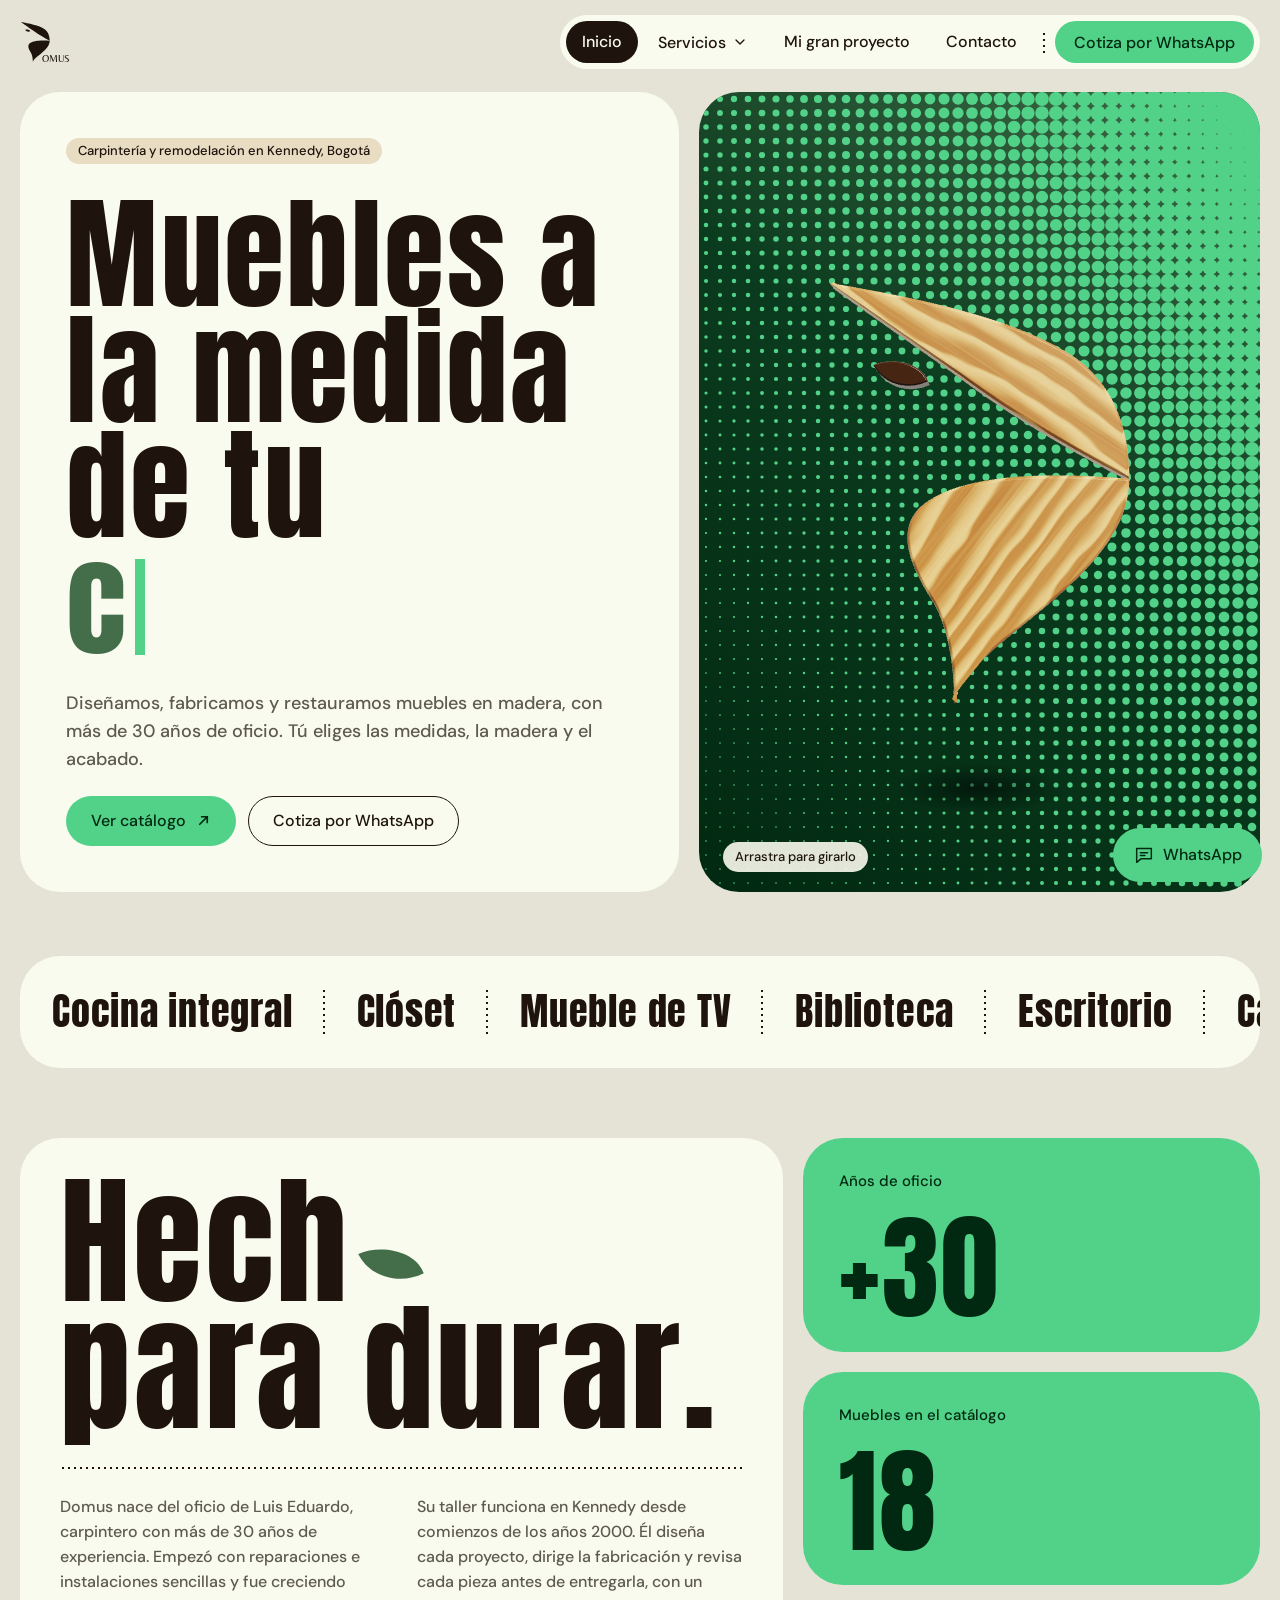
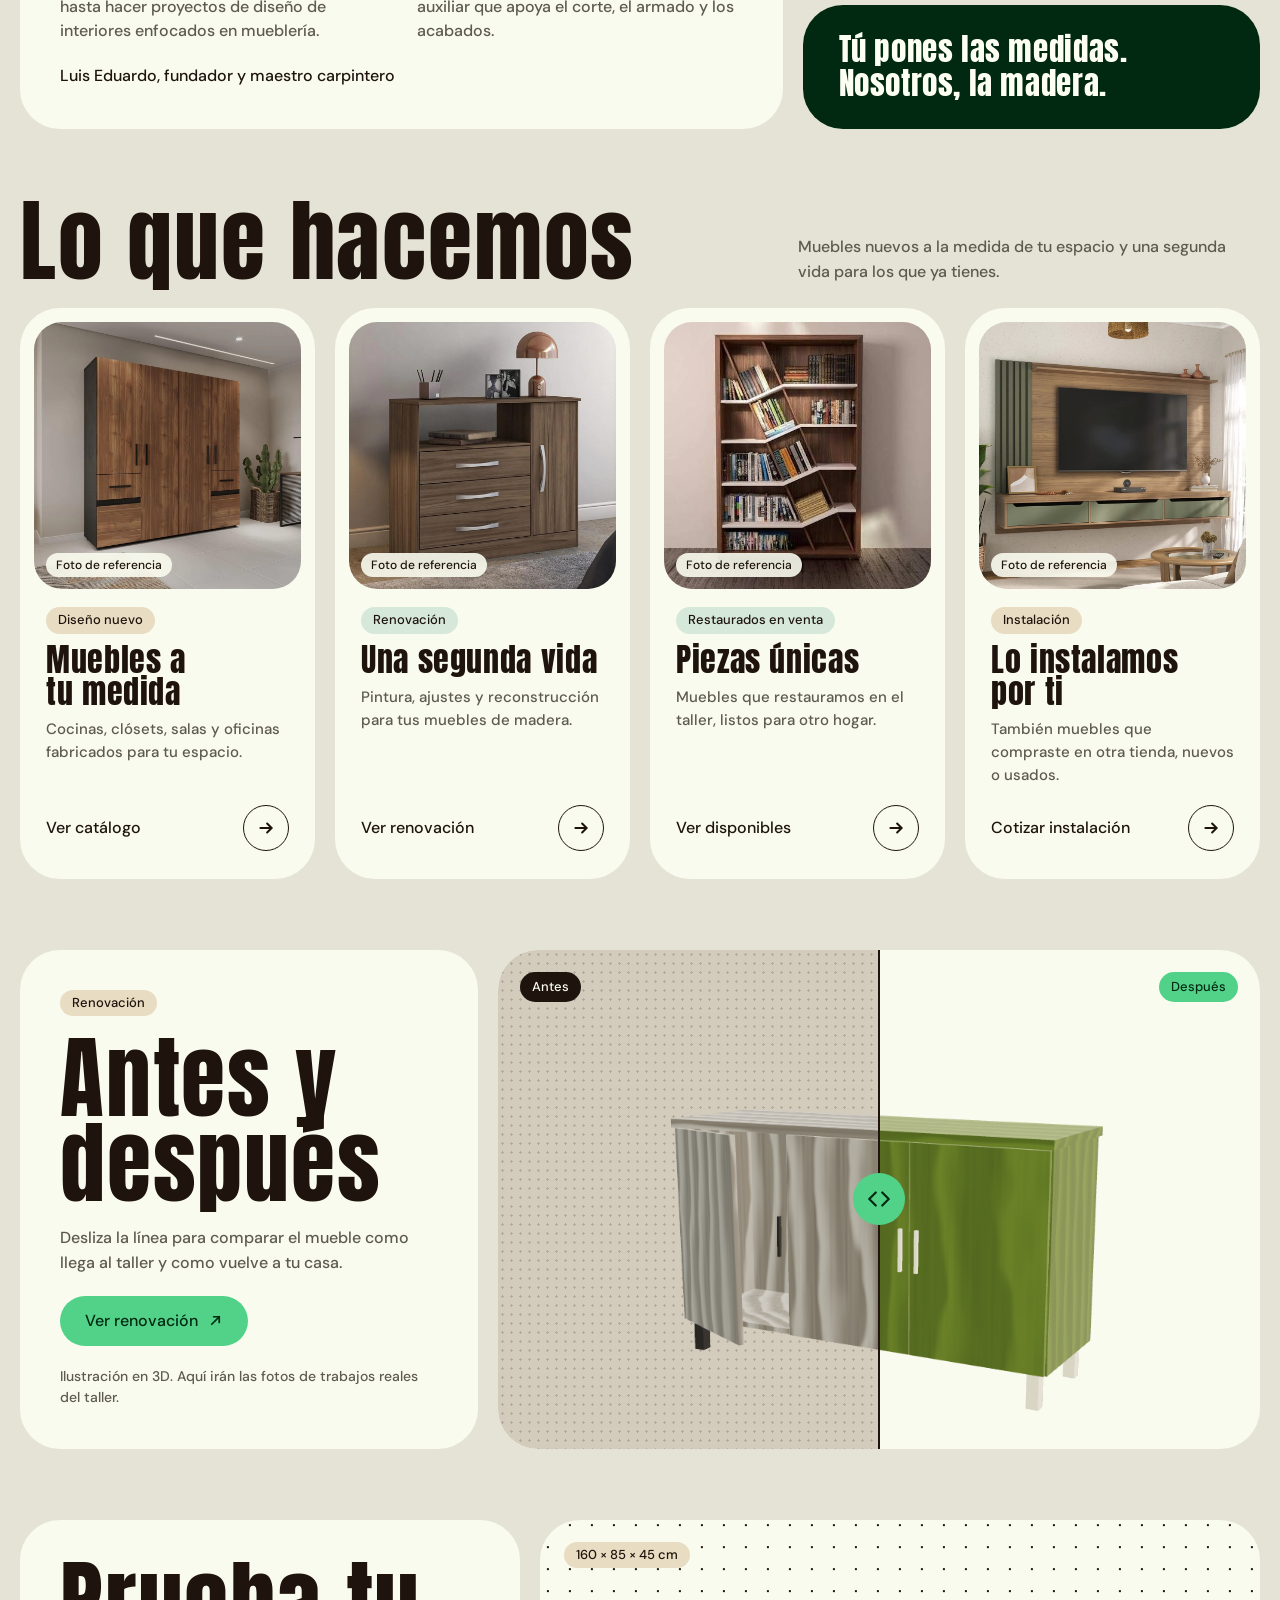
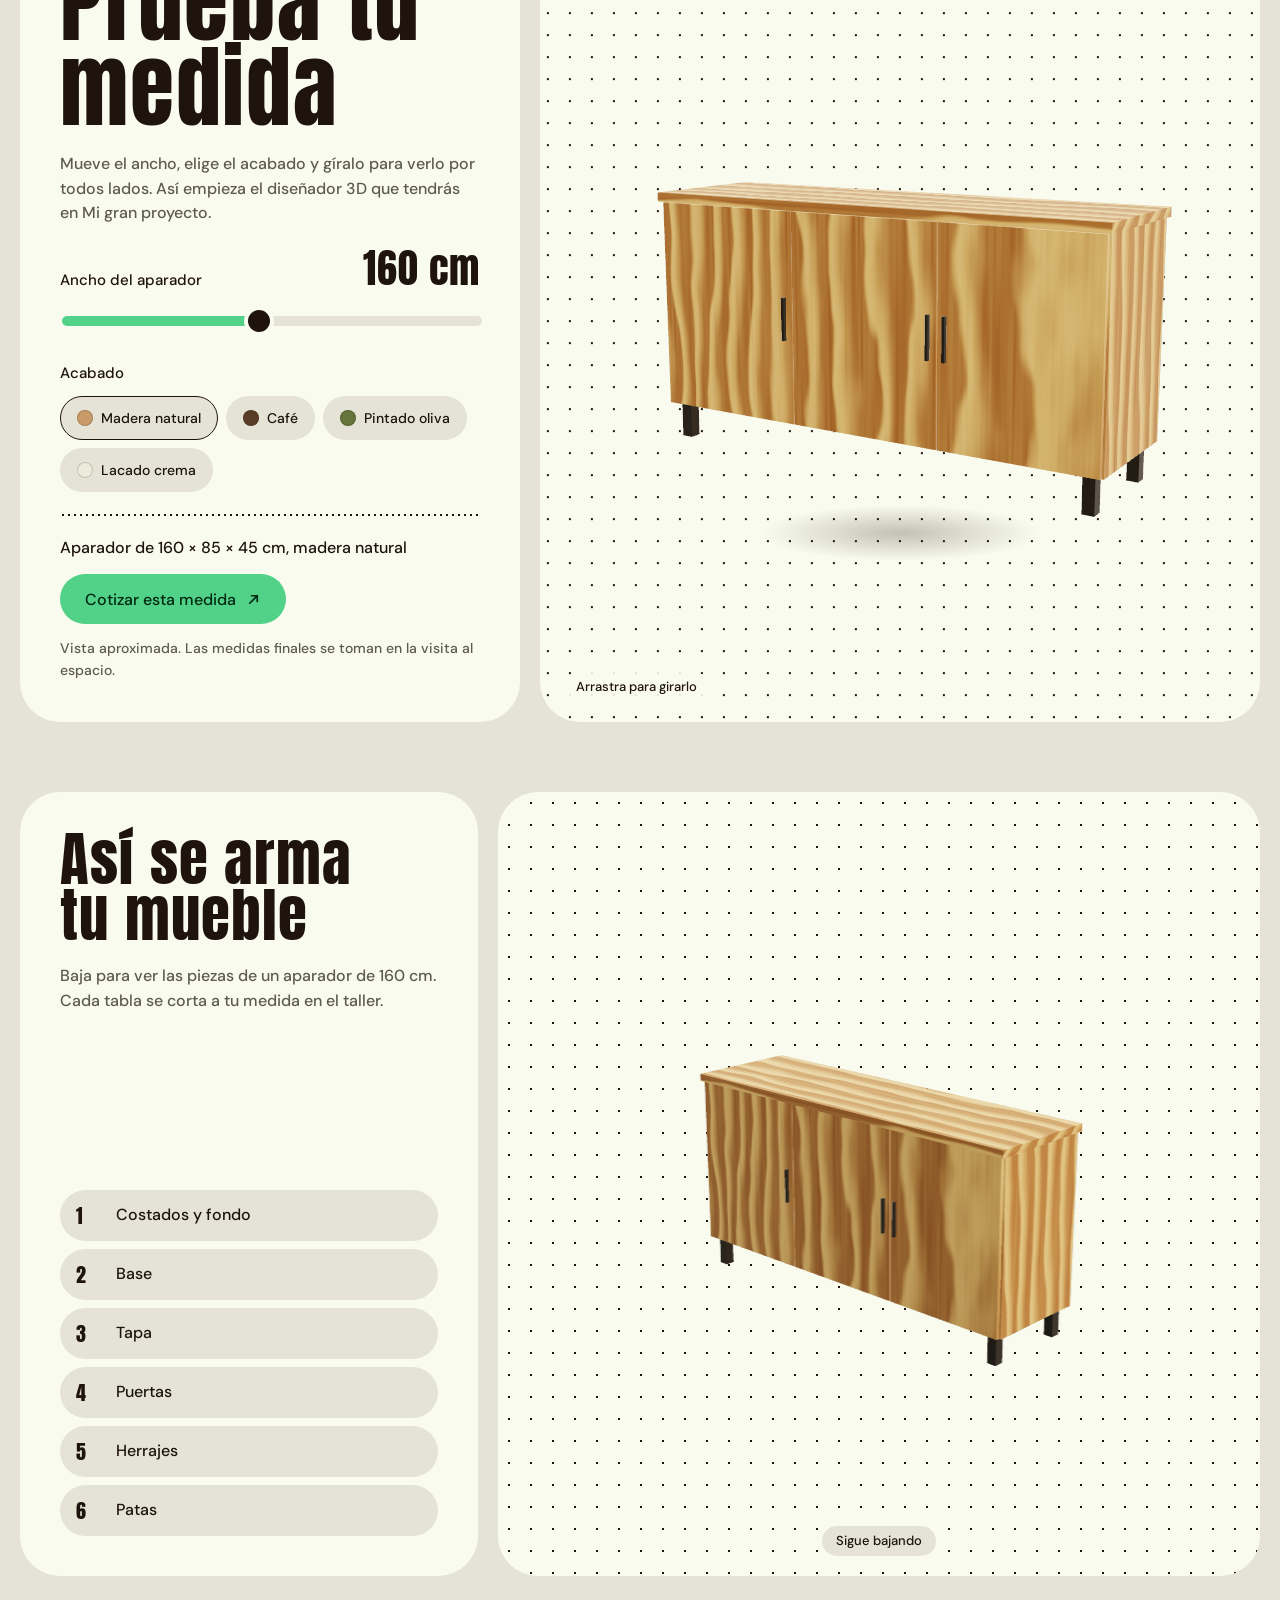
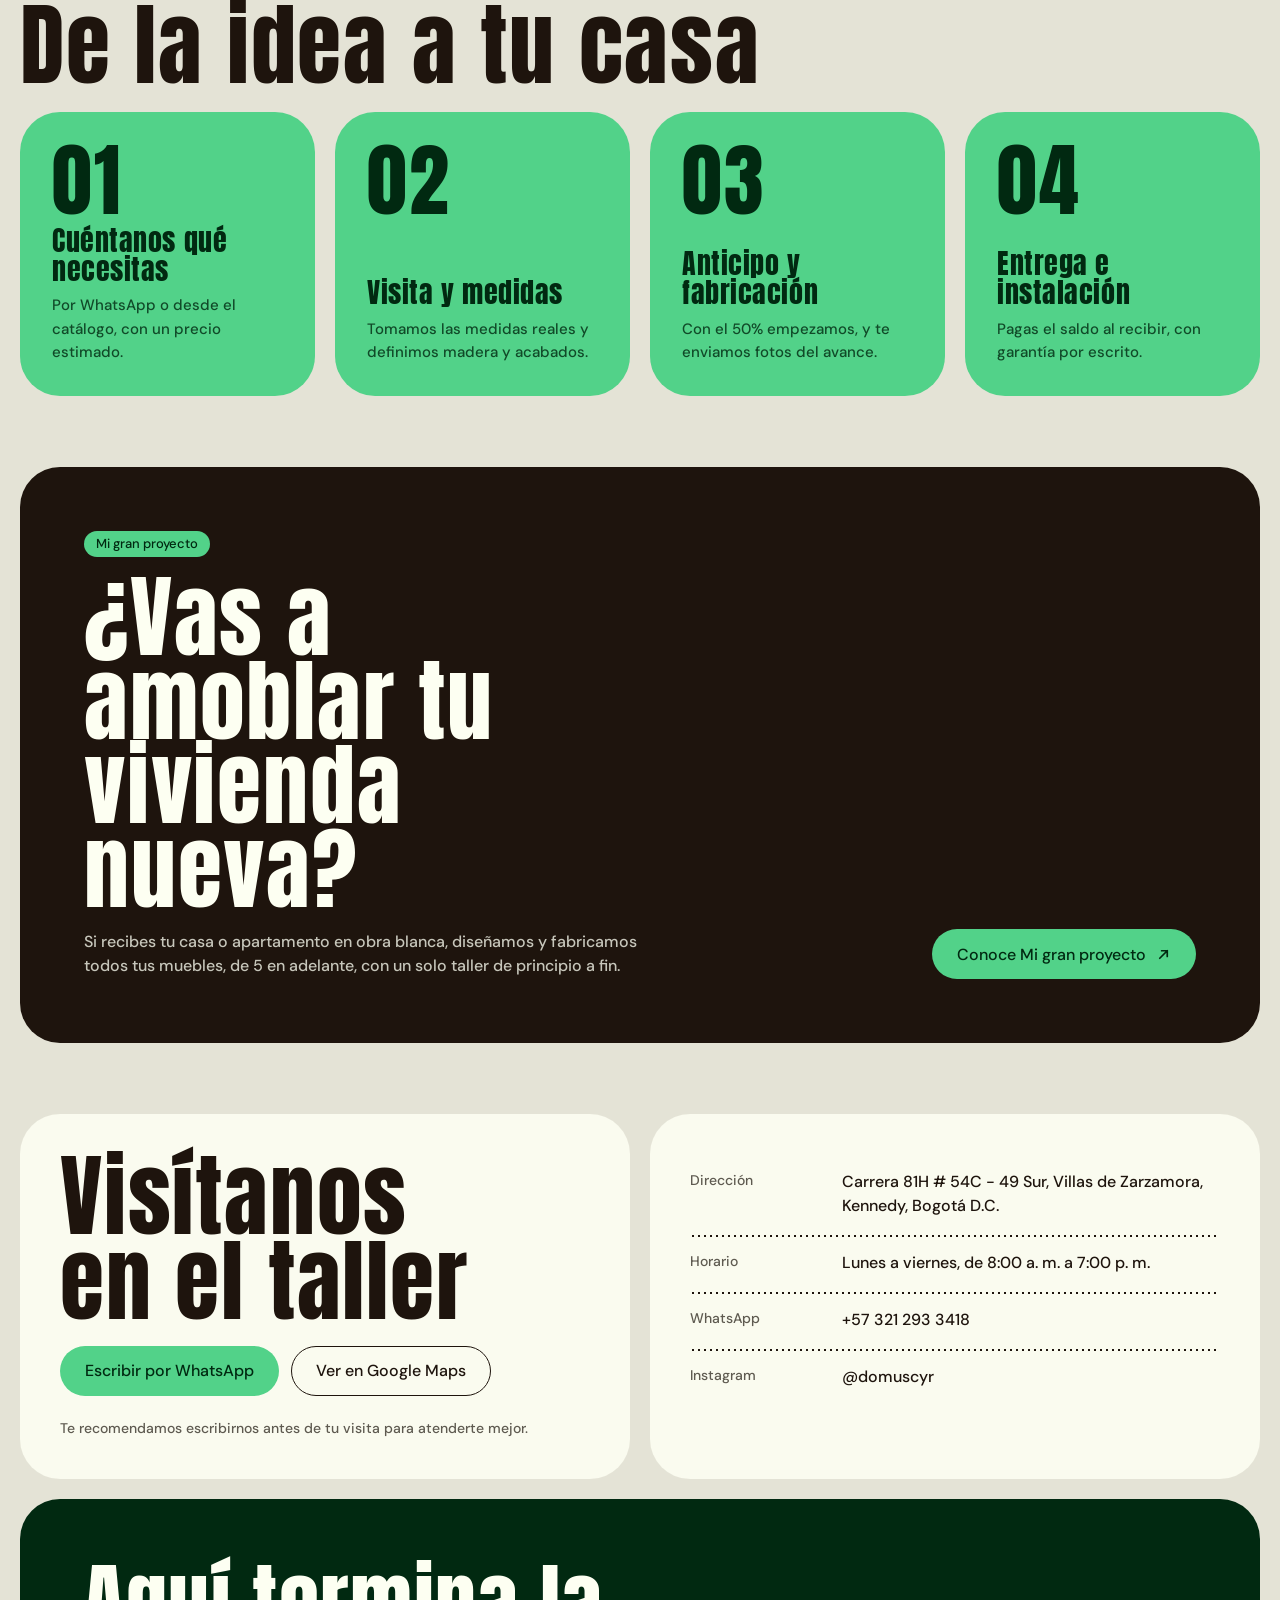
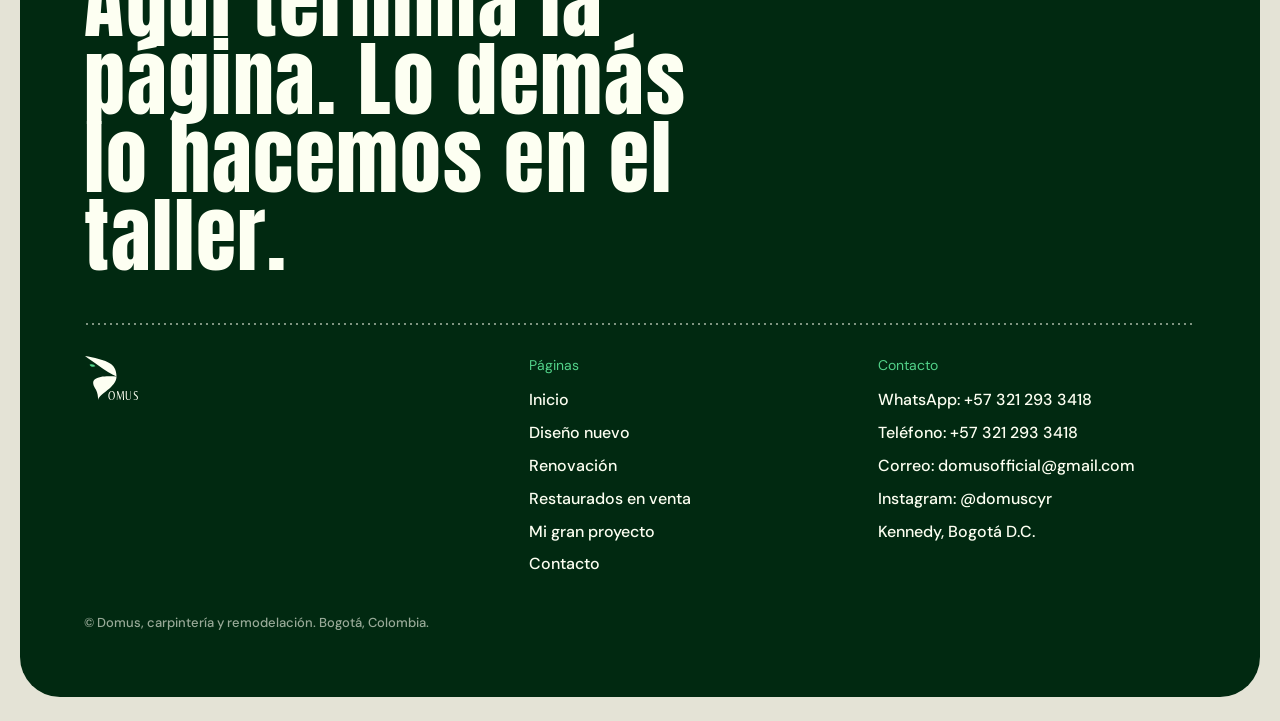
==== index.html @ 04fcae73 "Web de Domus, diseño v3" ====
<!doctype html>
<html lang="es">
<head>
<meta charset="utf-8">
<meta name="viewport" content="width=device-width, initial-scale=1, viewport-fit=cover">
<title>Domus · Carpintería y remodelación</title>
<meta name="description" content="Muebles a la medida, instalación y restauración de muebles de madera en Kennedy, Bogotá.">
<meta name="claude:viewport-fit-sides" content="cover">
<link rel="preconnect" href="https://fonts.googleapis.com"><link rel="preconnect" href="https://fonts.gstatic.com" crossorigin><link rel="stylesheet" href="https://fonts.googleapis.com/css2?family=Anton&family=Belleza&family=DM+Sans:opsz,wght@9..40,500&display=swap">
<link rel="stylesheet" href="assets/estilos.css">
<link rel="icon" href="assets/favicon.svg" type="image/svg+xml">
<link rel="icon" href="assets/favicon-32.png" sizes="32x32" type="image/png">
<link rel="apple-touch-icon" href="assets/icono-180.png">
<meta name="theme-color" content="#E4E3D6">
<meta property="og:site_name" content="Domus">
<meta property="og:title" content="Domus · Carpintería y remodelación">
<meta property="og:description" content="Muebles a la medida, instalación y restauración de muebles de madera en Kennedy, Bogotá.">
<meta property="og:image" content="assets/compartir.png">
<meta property="og:type" content="website">
<meta property="og:locale" content="es_CO">
</head>
<body>
<header class="sitio-cabecera">
<div class="contenedor cabecera-fila">
<a class="logo-enlace" href="index.html" aria-label="Domus, ir al inicio"><svg viewBox="110 150 1130 920" role="img" aria-label="Domus" xmlns="http://www.w3.org/2000/svg"><path fill="currentColor" d="M130 170 C300 200 520 240 650 330 C730 390 760 480 760 582 C660 530 525 455 405 365 C300 290 205 225 130 170 Z"/><path fill="currentColor" d="M760 582 C600 568 405 568 322 640 C268 690 298 765 350 845 C382 905 392 985 392 1055 C405 930 760 800 760 582 Z"/><path fill="currentColor" d="M222 343 C262 326 322 337 337 377 C298 397 243 386 222 343 Z"/><text x="585" y="1040" fill="currentColor" font-family="Belleza, sans-serif" font-size="236" textLength="620" lengthAdjust="spacingAndGlyphs">OMUS</text></svg></a>
<button class="boton-menu" type="button" aria-expanded="false" aria-controls="menu-principal" aria-label="Abrir menú"><svg class="" viewBox="0 0 24 24" fill="none" stroke="currentColor" stroke-width="1.6" stroke-linecap="round" stroke-linejoin="round" aria-hidden="true"><path d="M4 7h16"/><path d="M4 12h16"/><path d="M4 17h16"/></svg></button>
<nav id="menu-principal" class="menu" aria-label="Principal">
<a href="index.html" aria-current="page">Inicio</a>
<div class="menu-grupo">
<button class="menu-desplegar" type="button" aria-expanded="false" aria-controls="sub-servicios">Servicios <svg viewBox="0 0 24 24" fill="none" stroke="currentColor" stroke-width="2" stroke-linecap="round" stroke-linejoin="round" aria-hidden="true"><path d="M6 9l6 6 6-6"/></svg></button>
<div class="submenu" id="sub-servicios"><a href="servicios-nuevo.html"><strong>Diseño nuevo</strong><small>Catálogo a medida e instalación</small></a><a href="servicios-renovacion.html"><strong>Renovación</strong><small>Restauración y ofrece tu mueble</small></a><a href="restaurados.html"><strong>Restaurados en venta</strong><small>Muebles renovados listos para tu casa</small></a><a class="submenu-todo" href="servicios.html">Ver todos los servicios</a></div>
</div>
<a href="gran-proyecto.html">Mi gran proyecto</a>
<a href="contacto.html">Contacto</a>
<span class="divisor" aria-hidden="true"></span>
<a class="boton boton-principal" data-wa="Hola, quiero cotizar un mueble con Domus." href="contacto.html">Cotiza por WhatsApp</a>
</nav>
</div>
</header>
<main id="contenido">
<section class="contenedor portada" data-portada>
<div class="portada-rejilla">
<div class="portada-texto">
<span class="etiqueta">Carpintería y remodelación en Kennedy, Bogotá</span>
<h1><span class="sr">Muebles a la medida de tu hogar</span><span aria-hidden="true">Muebles a la medida de tu <span class="rotar" data-escribir="cocina|clóset|sala|oficina|hogar">hogar</span></span></h1>
<div class="portada-pie">
<p class="intro">Diseñamos, fabricamos y restauramos muebles en madera, con más de 30 años de oficio. Tú eliges las medidas, la madera y el acabado.</p>
<div class="acciones">
<a class="boton boton-principal" href="servicios-nuevo.html#catalogo">Ver catálogo <svg class="flecha" viewBox="0 0 16 16" fill="none" stroke="currentColor" stroke-width="1.8" stroke-linecap="round" aria-hidden="true"><path d="M4 12L12 4M6 4h6v6"/></svg></a>
<a class="boton boton-borde" data-wa="Hola, quiero cotizar un mueble con Domus." href="contacto.html">Cotiza por WhatsApp</a>
</div>
</div>
</div>
<div class="bloque-trama">
<canvas data-trama="#52D289" aria-hidden="true"></canvas>
<div class="escena">
<div class="sombra" aria-hidden="true"></div>
<canvas id="logo-3d" tabindex="0" role="img" aria-label="Símbolo de Domus en madera. Arrastra o usa las flechas para girarlo."></canvas>
<svg class="respaldo" viewBox="110 150 670 920" hidden role="img" aria-label="Símbolo de Domus"><path fill="currentColor" d="M130 170 C300 200 520 240 650 330 C730 390 760 480 760 582 C660 530 525 455 405 365 C300 290 205 225 130 170 Z"/><path fill="currentColor" d="M760 582 C600 568 405 568 322 640 C268 690 298 765 350 845 C382 905 392 985 392 1055 C405 930 760 800 760 582 Z"/><path fill="currentColor" d="M222 343 C262 326 322 337 337 377 C298 397 243 386 222 343 Z"/></svg>
<p class="pista">Arrastra para girarlo</p>
</div>
</div>
</div>
</section>

<div class="contenedor">
<section class="cinta" data-cinta aria-label="Muebles que fabricamos">
<div class="cinta-mover"><ul class="cinta-pista"><li>Cocina integral</li><li>Clóset</li><li>Mueble de TV</li><li>Biblioteca</li><li>Escritorio</li><li>Cama</li><li>Alacena</li><li>Mueble de lavamanos</li><li>Cómoda</li><li>Aparador</li><li>Mesa de centro</li><li>Barra desayunadora</li><li>Mesa de noche</li><li>Estantería de oficina</li><li>Gabinete de pared</li><li>Repisas</li><li>Mesa de reuniones</li></ul></div>
</section>
</div>

<section class="seccion contenedor" id="historia">
<div class="declaracion-rejilla">
<div class="tarjeta">
<h2 class="lema"><span class="sr">Hecho para durar.</span><span aria-hidden="true"><span style="white-space: nowrap">Hech<i class="o-ojo"></i></span> para durar.</span></h2>
<div class="historia">
<p>Domus nace del oficio de Luis Eduardo, carpintero con más de 30 años de experiencia. Empezó con reparaciones e instalaciones sencillas y fue creciendo hasta hacer proyectos de diseño de interiores enfocados en mueblería.</p>
<p>Su taller funciona en Kennedy desde comienzos de los años 2000. Él diseña cada proyecto, dirige la fabricación y revisa cada pieza antes de entregarla, con un auxiliar que apoya el corte, el armado y los acabados.</p>
<p class="firma">Luis Eduardo, fundador y maestro carpintero</p>
</div>
</div>
<div class="cifras">
<div class="cifra"><span>Años de oficio</span><b>+<span data-contar="30">30</span></b></div>
<div class="cifra"><span>Muebles en el catálogo</span><b><span data-contar="18">18</span></b></div>
<p class="frase">Tú pones las medidas. Nosotros, la madera.</p>
</div>
</div>
</section>

<section class="contenedor" id="servicios" style="padding-bottom: clamp(40px, 5.5vw, 80px)">
<div class="encabezado"><h2 class="titulo">Lo que hacemos</h2><p>Muebles nuevos a la medida de tu espacio y una segunda vida para los que ya tienes.</p></div>
<div class="tarjetas">
<a class="tarjeta-servicio" href="servicios-nuevo.html">
<div class="foto"><img src="assets/fotos/closet.jpg" alt="Clóset de madera a medida" loading="lazy"><span>Foto de referencia</span></div>
<div class="texto"><span class="etiqueta">Diseño nuevo</span><h3>Muebles a tu medida</h3><p>Cocinas, clósets, salas y oficinas fabricados para tu espacio.</p><span class="ir">Ver catálogo <i><svg viewBox="0 0 16 16" fill="none" stroke="currentColor" stroke-width="1.8" stroke-linecap="round" aria-hidden="true"><path d="M3 8h10M9 4l4 4-4 4"/></svg></i></span></div>
</a>
<a class="tarjeta-servicio" data-verde href="servicios-renovacion.html">
<div class="foto"><img src="assets/fotos/comoda.jpg" alt="Cómoda de madera" loading="lazy"><span>Foto de referencia</span></div>
<div class="texto"><span class="etiqueta">Renovación</span><h3>Una segunda vida</h3><p>Pintura, ajustes y reconstrucción para tus muebles de madera.</p><span class="ir">Ver renovación <i><svg viewBox="0 0 16 16" fill="none" stroke="currentColor" stroke-width="1.8" stroke-linecap="round" aria-hidden="true"><path d="M3 8h10M9 4l4 4-4 4"/></svg></i></span></div>
</a>
<a class="tarjeta-servicio" data-verde href="restaurados.html">
<div class="foto"><img src="assets/fotos/biblioteca.jpg" alt="Biblioteca de madera" loading="lazy"><span>Foto de referencia</span></div>
<div class="texto"><span class="etiqueta">Restaurados en venta</span><h3>Piezas únicas</h3><p>Muebles que restauramos en el taller, listos para otro hogar.</p><span class="ir">Ver disponibles <i><svg viewBox="0 0 16 16" fill="none" stroke="currentColor" stroke-width="1.8" stroke-linecap="round" aria-hidden="true"><path d="M3 8h10M9 4l4 4-4 4"/></svg></i></span></div>
</a>
<a class="tarjeta-servicio" href="servicios-nuevo.html#instalacion">
<div class="foto"><img src="assets/fotos/mueble-de-tv.jpg" alt="Mueble de TV instalado" loading="lazy"><span>Foto de referencia</span></div>
<div class="texto"><span class="etiqueta">Instalación</span><h3>Lo instalamos por ti</h3><p>También muebles que compraste en otra tienda, nuevos o usados.</p><span class="ir">Cotizar instalación <i><svg viewBox="0 0 16 16" fill="none" stroke="currentColor" stroke-width="1.8" stroke-linecap="round" aria-hidden="true"><path d="M3 8h10M9 4l4 4-4 4"/></svg></i></span></div>
</a>
</div>
</section>

<section class="contenedor" id="antes-despues" style="padding-bottom: clamp(40px, 5.5vw, 80px)">
<div class="antes-despues">
<div class="tarjeta antes-texto">
<span class="etiqueta">Renovación</span>
<h2 class="titulo">Antes y después</h2>
<p>Desliza la línea para comparar el mueble como llega al taller y como vuelve a tu casa.</p>
<a class="boton boton-principal" href="servicios-renovacion.html">Ver renovación <svg class="flecha" viewBox="0 0 16 16" fill="none" stroke="currentColor" stroke-width="1.8" stroke-linecap="round" aria-hidden="true"><path d="M4 12L12 4M6 4h6v6"/></svg></a>
<p class="nota">Ilustración en 3D. Aquí irán las fotos de trabajos reales del taller.</p>
</div>
<div class="comparador" data-comparar>
<div class="capa-despues"><img alt="Después: aparador restaurado y pintado en oliva"></div>
<div class="capa-antes"><img alt="Antes: aparador gastado con una puerta descolgada"></div>
<span class="marca marca-antes">Antes</span>
<span class="marca marca-despues">Después</span>
<span class="manija" aria-hidden="true"><svg viewBox="0 0 24 24" fill="none" stroke="currentColor" stroke-width="2" stroke-linecap="round" stroke-linejoin="round"><path d="M9 6l-6 6 6 6M15 6l6 6-6 6"/></svg></span>
<input type="range" min="0" max="100" value="50" aria-label="Comparar antes y después">
</div>
</div>
</section>

<section class="contenedor" id="prueba" style="padding-bottom: clamp(40px, 5.5vw, 80px)">
<div class="prueba">
<div class="tarjeta prueba-texto">
<h2 class="titulo">Prueba tu medida</h2>
<p>Mueve el ancho, elige el acabado y gíralo para verlo por todos lados. Así empieza el diseñador 3D que tendrás en Mi gran proyecto.</p>
<div class="control">
<div class="control-fila"><label for="ancho">Ancho del aparador</label><output id="ancho-valor" for="ancho">160 cm</output></div>
<input id="ancho" type="range" min="90" max="240" step="10" value="160">
</div>
<div class="control">
<span id="t-acabado">Acabado</span>
<div class="chips" role="group" aria-labelledby="t-acabado">
<button class="chip" type="button" data-acabado="natural" aria-pressed="true"><i style="background:#C99B69"></i>Madera natural</button>
<button class="chip" type="button" data-acabado="cafe" aria-pressed="false"><i style="background:#5A3B27"></i>Café</button>
<button class="chip" type="button" data-acabado="oliva" aria-pressed="false"><i style="background:#65743B"></i>Pintado oliva</button>
<button class="chip" type="button" data-acabado="crema" aria-pressed="false"><i style="background:#EDEBDC"></i>Lacado crema</button>
</div>
</div>
<div class="resumen">
<p id="resumen">Aparador de 160 × 85 × 45 cm, madera natural</p>
<a class="boton boton-principal" id="cotizar-medida" href="contacto.html">Cotizar esta medida <svg class="flecha" viewBox="0 0 16 16" fill="none" stroke="currentColor" stroke-width="1.8" stroke-linecap="round" aria-hidden="true"><path d="M4 12L12 4M6 4h6v6"/></svg></a>
<p class="nota">Vista aproximada. Las medidas finales se toman en la visita al espacio.</p>
</div>
</div>
<div class="escena-mueble">
<span class="etiqueta cota" aria-hidden="true">160 × 85 × 45 cm</span>
<div class="sombra" aria-hidden="true"></div>
<canvas id="aparador-3d" tabindex="0" role="img" aria-label="Aparador en 3D. Arrastra o usa las flechas para girarlo."></canvas>
<svg class="respaldo" viewBox="0 0 600 330" hidden role="img" aria-label="Dibujo de un aparador"><rect x="140" y="110" width="320" height="150" fill="#C99B69" stroke="currentColor" stroke-width="2"/><rect x="132" y="98" width="336" height="12" fill="#C99B69" stroke="currentColor" stroke-width="2"/><path d="M247 118v134M353 118v134" stroke="currentColor"/><path d="M150 260v18M450 260v18" stroke="currentColor" stroke-width="6"/></svg>
<p class="pista">Arrastra para girarlo</p>
</div>
</div>
</section>

<section class="despiece" data-despiece aria-labelledby="t-despiece">
<div class="contenedor despiece-pegado">
<div class="tarjeta despiece-texto">
<h2 class="titulo" id="t-despiece">Así se arma tu mueble</h2>
<p>Baja para ver las piezas de un aparador de 160 cm. Cada tabla se corta a tu medida en el taller.</p>
<ol class="piezas"><li>Costados y fondo</li><li>Base</li><li>Tapa</li><li>Puertas</li><li>Herrajes</li><li>Patas</li></ol>
</div>
<div class="despiece-escena">
<canvas role="img" aria-label="Aparador de 160 cm que se separa en sus piezas: costados, base, fondo, tapa, puertas, herrajes y patas."></canvas>
<div class="rotulos" aria-hidden="true"></div>
<p class="pista-scroll" aria-hidden="true">Sigue bajando</p>
</div>
</div>
</section>

<section class="contenedor" style="padding-bottom: clamp(40px, 5.5vw, 80px)">
<div class="encabezado"><h2 class="titulo">De la idea a tu casa</h2></div>
<ol class="pasos-linea" data-avance style="--n: 4">
<li><strong>Cuéntanos qué necesitas</strong><p>Por WhatsApp o desde el catálogo, con un precio estimado.</p></li>
<li><strong>Visita y medidas</strong><p>Tomamos las medidas reales y definimos madera y acabados.</p></li>
<li><strong>Anticipo y fabricación</strong><p>Con el 50% empezamos, y te enviamos fotos del avance.</p></li>
<li><strong>Entrega e instalación</strong><p>Pagas el saldo al recibir, con garantía por escrito.</p></li>
</ol>
</section>

<section class="contenedor" style="padding-bottom: clamp(40px, 5.5vw, 80px)">
<div class="banda">
<div><span class="etiqueta">Mi gran proyecto</span><h2>¿Vas a amoblar tu vivienda nueva?</h2><p>Si recibes tu casa o apartamento en obra blanca, diseñamos y fabricamos todos tus muebles, de 5 en adelante, con un solo taller de principio a fin.</p></div>
<a class="boton boton-principal" href="gran-proyecto.html">Conoce Mi gran proyecto <svg class="flecha" viewBox="0 0 16 16" fill="none" stroke="currentColor" stroke-width="1.8" stroke-linecap="round" aria-hidden="true"><path d="M4 12L12 4M6 4h6v6"/></svg></a>
</div>
</section>

<section class="contenedor" id="taller" style="padding-bottom: 20px">
<div class="taller">
<div class="tarjeta">
<h2 class="titulo">Visítanos en el taller</h2>
<div class="acciones">
<a class="boton boton-principal" data-wa="Hola, quiero más información sobre Domus." href="contacto.html">Escribir por WhatsApp</a>
<a class="boton boton-borde" data-config-href="mapa" href="https://www.google.com/maps/search/?api=1&amp;query=Carrera%2081H%2054C-49%20Sur%2C%20Bogot%C3%A1%2C%20Colombia" target="_blank" rel="noopener">Ver en Google Maps</a>
</div>
<p class="nota">Te recomendamos escribirnos antes de tu visita para atenderte mejor.</p>
</div>
<div class="tarjeta">
<dl class="ficha-datos">
<div><dt>Dirección</dt><dd data-config="direccion">Kennedy, Bogotá D.C.</dd></div>
<div><dt>Horario</dt><dd data-config="horario">[Horario de atención]</dd></div>
<div><dt>WhatsApp</dt><dd data-wa-numero>[número]</dd></div>
<div><dt>Instagram</dt><dd data-config="instagram">[usuario]</dd></div>
</dl>
</div>
</div>
</section>
</main>
<footer class="sitio-pie">
<div class="contenedor">
<div class="pie-tarjeta">
<p class="pie-cierre">Aquí termina la página. Lo demás lo hacemos en el taller.</p>
<div class="pie-rejilla">
<div><svg viewBox="110 150 1130 920" role="img" aria-label="Domus" xmlns="http://www.w3.org/2000/svg"><path fill="currentColor" d="M130 170 C300 200 520 240 650 330 C730 390 760 480 760 582 C660 530 525 455 405 365 C300 290 205 225 130 170 Z"/><path fill="currentColor" d="M760 582 C600 568 405 568 322 640 C268 690 298 765 350 845 C382 905 392 985 392 1055 C405 930 760 800 760 582 Z"/><path fill="#52D289" d="M222 343 C262 326 322 337 337 377 C298 397 243 386 222 343 Z"/><text x="585" y="1040" fill="currentColor" font-family="Belleza, sans-serif" font-size="236" textLength="620" lengthAdjust="spacingAndGlyphs">OMUS</text></svg></div>
<div>
<h3>Páginas</h3>
<ul>
<li><a href="index.html">Inicio</a></li>
<li><a href="servicios-nuevo.html">Diseño nuevo</a></li>
<li><a href="servicios-renovacion.html">Renovación</a></li>
<li><a href="restaurados.html">Restaurados en venta</a></li>
<li><a href="gran-proyecto.html">Mi gran proyecto</a></li>
<li><a href="contacto.html">Contacto</a></li>
</ul>
</div>
<div>
<h3>Contacto</h3>
<ul>
<li>WhatsApp: <span data-wa-numero>[número]</span></li>
<li>Teléfono: <span data-config="telefono">[Teléfono]</span></li>
<li>Correo: <span data-config="correo">[correo@dominio.com]</span></li>
<li>Instagram: <span data-config="instagram">[usuario]</span></li>
<li>Kennedy, Bogotá D.C.</li>
</ul>
</div>
</div>
<p class="pie-final">© Domus, carpintería y remodelación. Bogotá, Colombia.</p>
</div>
</div>
</footer>
<a class="flotante" data-wa="Hola, quiero más información sobre Domus." href="contacto.html" aria-label="Escríbenos por WhatsApp"><svg class="" viewBox="0 0 24 24" fill="none" stroke="currentColor" stroke-width="1.6" stroke-linecap="round" stroke-linejoin="round" aria-hidden="true"><path d="M4 5h16v11H9l-5 4z"/><path d="M8 9.5h8"/><path d="M8 12.5h5"/></svg><span>WhatsApp</span></a>
<script src="assets/config.js"></script>
<script src="assets/sitio.js"></script>
<script src="assets/trama.js"></script>
<script src="assets/movimiento.js"></script>
<script src="assets/domus3d.js"></script>
<script src="assets/escenas3d.js"></script>
<script src="assets/secciones.js"></script>

</body>
</html>
---- assets/estilos.css ----
/* Domus · estilos v3, adaptación del sistema "Caldera" a la marca Domus.
   Lienzo gris cálido, superficies crema sin sombras, radios de 40 px en tarjetas y píldoras en controles,
   títulos condensados gruesos a escala de cartel, un solo color fuerte (menta) para acciones y cifras,
   bosque con trama de puntos como firma visual de la portada, línea punteada como divisor. */
:root {
  --lienzo: #E4E3D6;       /* gris cálido de fondo (papel de taller) */
  --superficie: #FAFBEF;   /* tarjetas, crema Domus aclarada */
  --tinta: #1E140D;        /* texto, café casi negro */
  --tinta-suave: #5E5A50;
  --menta: #52D289;        /* único color fuerte: acciones y cifras */
  --menta-osc: #3FB873;
  --bosque: #012911;       /* firma: bloque con trama */
  --hoja: #446E4A;
  --arena: #E8DCC2;        /* etiquetas */
  --cafe: #362418;
  --crema: #FDFFF2;
  --display: 'Anton', 'Bebas Neue', Impact, 'Arial Narrow', sans-serif;
  --texto: 'DM Sans', 'Helvetica Neue', Arial, sans-serif;
  --r-tarjeta: 40px;
  --r-medio: 24px;
  --r-pildora: 800px;
  --ancho: 1280px;
  --curva: cubic-bezier(.2, .7, .2, 1);
  --rebote: cubic-bezier(.34, 1.45, .5, 1);
  --rapido: .18s;
  --medio: .35s;
  --punteada: radial-gradient(circle, var(--tinta) 0 .9px, transparent 1.2px);
  --ojo: url("data:image/svg+xml,%3Csvg xmlns='http://www.w3.org/2000/svg' viewBox='218 322 123 79'%3E%3Cpath d='M222 343 C262 326 322 337 337 377 C298 397 243 386 222 343 Z'/%3E%3C/svg%3E");
  color-scheme: light;
}
* { box-sizing: border-box; }
[hidden] { display: none !important; }
html { scroll-behavior: smooth; scroll-padding-top: 110px; }
body { margin: 0; background: var(--lienzo); color: var(--tinta); font: 500 16px/1.55 var(--texto); -webkit-font-smoothing: antialiased; }
body::before { content: ""; position: fixed; inset: 0 0 auto; height: env(safe-area-inset-top, 0px); z-index: 60; background: var(--lienzo); }
img { max-width: 100%; display: block; }
a { color: inherit; }
h1, h2, h3 { font-family: var(--display); font-weight: 400; letter-spacing: .02em; margin: 0; text-wrap: balance; }
p { margin: 0; }
:focus-visible { outline: 2px solid var(--tinta); outline-offset: 3px; border-radius: 6px; }
.sr { position: absolute; width: 1px; height: 1px; overflow: hidden; clip: rect(0 0 0 0); white-space: nowrap; }
.contenedor { width: 100%; max-width: calc(var(--ancho) + 2 * max(20px, env(safe-area-inset-left, 0px))); margin: 0 auto; padding-left: max(20px, env(safe-area-inset-left, 0px)); padding-right: max(20px, env(safe-area-inset-right, 0px)); }
.seccion { padding-block: clamp(40px, 5.5vw, 80px); }
.nota { font-size: 14px; color: var(--tinta-suave); }
.titulo { font-size: clamp(48px, 7vw, 96px); line-height: .95; }
.etiqueta { display: inline-flex; align-items: center; gap: 6px; padding: 4px 12px; border-radius: var(--r-pildora); background: var(--arena); font-size: 13px; line-height: 1.4; }
.punteada-h { height: 2px; background: var(--punteada) 0 50% / 6px 2px repeat-x; border: 0; margin: 0; }

/* ---------- Botones ---------- */
.boton { display: inline-flex; align-items: center; justify-content: center; gap: 10px; min-height: 50px; padding: 12px 24px; border-radius: var(--r-pildora); border: 1.5px solid transparent; font: 500 16px var(--texto); text-decoration: none; cursor: pointer; transition: background-color var(--rapido), color var(--rapido), transform var(--rapido); }
.boton:active { transform: scale(.97); }
.boton .flecha { width: 15px; height: 15px; transition: transform var(--medio) var(--curva); }
.boton:hover .flecha { transform: translate(3px, -3px); }
.boton-principal { background: var(--menta); color: var(--bosque); }
.boton-principal:hover { background: var(--menta-osc); }
.boton-borde { border-color: var(--tinta); color: var(--tinta); }
.boton-borde:hover { background: var(--tinta); color: var(--superficie); }
.boton-claro { border-color: var(--crema); color: var(--crema); }
.boton-claro:hover { background: var(--crema); color: var(--tinta); }
.acciones { display: flex; flex-wrap: wrap; gap: 12px; }

/* ---------- Cabecera: menú dentro de una píldora ---------- */
.sitio-cabecera { position: sticky; top: env(safe-area-inset-top, 0px); z-index: 40; background: var(--lienzo); transition: box-shadow var(--medio); }
.sitio-cabecera.compacta { box-shadow: 0 1px 0 rgba(30, 20, 13, .08); }
.cabecera-fila { display: flex; align-items: center; justify-content: space-between; gap: 16px; min-height: 84px; transition: min-height var(--medio) var(--curva); }
.compacta .cabecera-fila { min-height: 68px; }
.logo-enlace { display: inline-flex; color: var(--tinta); }
.logo-enlace svg { height: 42px; width: auto; }
.menu { display: flex; align-items: center; gap: 4px; padding: 6px; border-radius: var(--r-pildora); background: var(--superficie); }
.menu a:not(.boton) { display: inline-flex; align-items: center; min-height: 42px; padding: 0 16px; border-radius: var(--r-pildora); text-decoration: none; transition: background-color var(--rapido); }
.menu a:not(.boton):hover { background: var(--lienzo); }
.menu a[aria-current="page"] { background: var(--tinta); color: var(--superficie); }
.menu .divisor { width: 2px; height: 22px; margin: 0 6px; background: var(--punteada) 50% 0 / 2px 6px repeat-y; }
.menu .boton { min-height: 42px; padding: 8px 18px; }
.boton-menu { display: none; width: 50px; height: 50px; border: 0; border-radius: 50%; background: var(--superficie); color: var(--tinta); cursor: pointer; align-items: center; justify-content: center; }
.boton-menu svg { width: 22px; height: 22px; }
@media (max-width: 920px) {
  .boton-menu { display: inline-flex; }
  .menu { position: absolute; left: max(12px, env(safe-area-inset-left, 0px)); right: max(12px, env(safe-area-inset-right, 0px)); top: calc(100% - 6px); flex-direction: column; align-items: stretch; gap: 2px; padding: 10px; border-radius: 28px;
    clip-path: inset(0 0 100% 0 round 28px); visibility: hidden; transition: clip-path var(--medio) var(--curva), visibility 0s var(--medio); }
  .menu.abierto { clip-path: inset(0 0 0 0 round 28px); visibility: visible; transition: clip-path var(--medio) var(--curva); }
  .menu a:not(.boton) { min-height: 52px; font-size: 18px; }
  .menu .divisor { display: none; }
  .menu .boton { margin-top: 6px; min-height: 52px; }
}

/* ---------- Portada ---------- */
.portada-rejilla { display: grid; grid-template-columns: minmax(0, 1.08fr) minmax(0, .92fr); gap: 20px; align-items: stretch; padding-block: 8px clamp(40px, 5vw, 72px); }
.portada-texto { display: flex; flex-direction: column; justify-content: space-between; gap: 32px; padding: clamp(28px, 3.6vw, 48px); border-radius: var(--r-tarjeta); background: var(--superficie); min-width: 0; }
.portada h1 { font-size: clamp(64px, 9.6vw, 150px); line-height: .94; }
.portada h1 .rotar { color: var(--hoja); white-space: nowrap; }
.rotar-fijo { display: inline-grid; justify-items: start; }
.rotar-molde, .rotar-vivo { grid-area: 1 / 1; white-space: nowrap; }
.rotar-molde { visibility: hidden; padding-right: .12em; }
.cursor-texto { display: inline-block; width: .08em; height: .78em; margin-left: .05em; background: var(--menta); vertical-align: -.02em; animation: titilar 1s steps(1) infinite; }
@keyframes titilar { 50% { opacity: 0; } }
.portada-texto > .etiqueta { align-self: flex-start; }
.portada-pie { display: grid; gap: 22px; }
.portada .intro { max-width: 46ch; font-size: 18px; color: var(--tinta-suave); }
.bloque-trama { position: relative; border-radius: var(--r-tarjeta); overflow: hidden; min-height: 520px; background: linear-gradient(215deg, var(--hoja) 0%, #0B3B1E 45%, var(--bosque) 100%); isolation: isolate; }
.bloque-trama canvas[data-trama] { position: absolute; inset: 0; width: 100%; height: 100%; z-index: 0; }
.bloque-trama .escena { position: absolute; inset: 0; z-index: 1; }
.escena canvas, .escena-mueble canvas { position: absolute; inset: 0; width: 100%; height: 100%; display: block; cursor: grab; touch-action: pan-y; }
.escena canvas:active, .escena-mueble canvas:active { cursor: grabbing; }
.sombra { position: absolute; left: 50%; top: 84%; width: 30%; height: 6%; transform: translateX(-50%); border-radius: 50%; opacity: 0; background: radial-gradient(closest-side, rgba(0, 0, 0, .55), rgba(0, 0, 0, 0)); }
.pista { position: absolute; left: 24px; bottom: 20px; z-index: 2; font-size: 13px; padding: 5px 12px; border-radius: var(--r-pildora); background: rgba(250, 251, 239, .9); color: var(--tinta); transition: opacity .6s; pointer-events: none; }
.pista.oculta { opacity: 0; }
.respaldo { position: absolute; inset: 14%; width: 72%; height: 72%; color: var(--crema); }

/* ---------- Cinta: tarjeta con divisores punteados ---------- */
.cinta { border-radius: var(--r-tarjeta); background: var(--superficie); overflow: hidden; padding-block: 26px; }
.cinta-mover { display: flex; width: max-content; animation: cinta 55s linear infinite; }
.cinta:hover .cinta-mover, .cinta.en-pausa .cinta-mover { animation-play-state: paused; }
.cinta-pista { display: flex; align-items: center; margin: 0; padding: 0; list-style: none; }
.cinta-pista li { font-family: var(--display); font-size: clamp(26px, 3vw, 40px); letter-spacing: .02em; white-space: nowrap; padding: 0 32px; position: relative; }
.cinta-pista li::after { content: ""; position: absolute; right: 0; top: 10%; bottom: 10%; width: 2px; background: var(--punteada) 50% 0 / 2px 6px repeat-y; }
@keyframes cinta { to { transform: translateX(-50%); } }
.quieto .cinta-mover { animation: none; }
.quieto .cinta { overflow-x: auto; }

/* ---------- Declaración y cifras ---------- */
.declaracion-rejilla { display: grid; grid-template-columns: minmax(0, 1.25fr) minmax(0, .75fr); gap: 20px; }
.tarjeta { border-radius: var(--r-tarjeta); background: var(--superficie); padding: clamp(28px, 3.4vw, 40px); min-width: 0; }
.lema { font-size: clamp(72px, 11vw, 189px); line-height: .9; }
.o-ojo { display: inline-block; width: .52em; height: .32em; margin: 0 .03em; background: var(--hoja); vertical-align: .1em; -webkit-mask: var(--ojo) center / contain no-repeat; mask: var(--ojo) center / contain no-repeat; transform-origin: 50% 60%; }
.o-ojo.parpadea { animation: parpadeo .5s var(--curva); }
@keyframes parpadeo { 0%, 100% { transform: scaleY(1); } 40% { transform: scaleY(.1); } }
.historia { display: grid; grid-template-columns: 1fr 1fr; gap: 20px 32px; margin-top: 36px; padding-top: 28px; position: relative; }
.historia::before { content: ""; position: absolute; left: 0; right: 0; top: 0; height: 2px; background: var(--punteada) 0 50% / 6px 2px repeat-x; }
.historia p { color: var(--tinta-suave); }
.historia .firma { grid-column: 1 / -1; color: var(--tinta); }
.cifras { display: grid; gap: 20px; grid-template-rows: 1fr 1fr auto; }
.cifra { border-radius: var(--r-tarjeta); background: var(--menta); color: var(--bosque); padding: 32px 36px; display: flex; flex-direction: column; justify-content: space-between; gap: 18px; }
.cifra > span { font-size: 15px; }
.cifra b { font-family: var(--display); font-weight: 400; font-size: clamp(80px, 9vw, 132px); line-height: .9; letter-spacing: .02em; font-variant-numeric: tabular-nums; }
.frase { border-radius: var(--r-tarjeta); background: var(--bosque); color: var(--crema); padding: 28px 36px; font-family: var(--display); font-size: clamp(26px, 2.4vw, 34px); line-height: 1.1; letter-spacing: .02em; }

/* ---------- Servicios ---------- */
.encabezado { display: flex; flex-wrap: wrap; align-items: end; justify-content: space-between; gap: 16px 40px; margin-bottom: 24px; }
.encabezado p { max-width: 42ch; color: var(--tinta-suave); }
.tarjetas { display: grid; grid-template-columns: repeat(4, minmax(0, 1fr)); gap: 20px; }
.tarjeta-servicio { display: flex; flex-direction: column; gap: 18px; padding: 14px 14px 28px; border-radius: var(--r-tarjeta); background: var(--superficie); text-decoration: none; transition: background-color var(--medio); }
.tarjeta-servicio:hover { background: #FFFFF6; }
.tarjeta-servicio .foto { position: relative; aspect-ratio: 1 / 1; border-radius: 28px; overflow: hidden; background: var(--arena); }
.tarjeta-servicio .foto img { width: 100%; height: 100%; object-fit: cover; transition: transform .9s var(--curva); }
.tarjeta-servicio:hover .foto img { transform: scale(1.06); }
.tarjeta-servicio .foto > span { position: absolute; left: 12px; bottom: 12px; font-size: 12px; padding: 3px 10px; border-radius: var(--r-pildora); background: rgba(250, 251, 239, .9); }
.tarjeta-servicio .texto { display: flex; flex-direction: column; gap: 10px; padding: 0 12px; flex: 1; }
.tarjeta-servicio .etiqueta { align-self: flex-start; }
.tarjeta-servicio[data-verde] .etiqueta { background: #D6E8D9; }
.tarjeta-servicio h3 { font-size: 32px; line-height: 1; }
.tarjeta-servicio p { color: var(--tinta-suave); font-size: 15px; }
.tarjeta-servicio .ir { margin-top: auto; padding-top: 8px; display: inline-flex; align-items: center; justify-content: space-between; gap: 10px; }
.tarjeta-servicio .ir i { width: 46px; height: 46px; border-radius: 50%; border: 1.5px solid var(--tinta); display: grid; place-items: center; transition: background-color var(--rapido), border-color var(--rapido), transform var(--medio) var(--rebote); }
.tarjeta-servicio:hover .ir i { background: var(--menta); border-color: var(--menta); transform: rotate(-45deg); }
.tarjeta-servicio .ir svg { width: 18px; height: 18px; }

/* ---------- Prueba tu medida ---------- */
.prueba { display: grid; grid-template-columns: minmax(0, .82fr) minmax(0, 1.18fr); gap: 20px; }
.prueba-texto { display: flex; flex-direction: column; gap: 22px; }
.prueba-texto > p { color: var(--tinta-suave); }
.control { display: grid; gap: 10px; font-size: 15px; }
.control-fila { display: flex; justify-content: space-between; align-items: baseline; }
.control output { font-family: var(--display); font-size: 40px; letter-spacing: .02em; line-height: 1; font-variant-numeric: tabular-nums; }
input[type="range"] { -webkit-appearance: none; appearance: none; width: 100%; height: 34px; background: transparent; cursor: pointer; }
input[type="range"]::-webkit-slider-runnable-track { height: 10px; border-radius: 10px; background: linear-gradient(var(--menta), var(--menta)) 0 / var(--lleno, 50%) 100% no-repeat, var(--lienzo); }
input[type="range"]::-moz-range-track { height: 10px; border-radius: 10px; background: var(--lienzo); }
input[type="range"]::-moz-range-progress { height: 10px; border-radius: 10px; background: var(--menta); }
input[type="range"]::-webkit-slider-thumb { -webkit-appearance: none; width: 30px; height: 30px; margin-top: -10px; border-radius: 50%; background: var(--tinta); border: 4px solid var(--superficie); transition: transform var(--rapido) var(--rebote); }
input[type="range"]::-moz-range-thumb { width: 24px; height: 24px; border-radius: 50%; background: var(--tinta); border: 4px solid var(--superficie); }
input[type="range"]:active::-webkit-slider-thumb { transform: scale(1.2); }
.chips { display: flex; flex-wrap: wrap; gap: 8px; }
.chip { display: inline-flex; align-items: center; gap: 8px; min-height: 44px; padding: 8px 16px; border-radius: var(--r-pildora); border: 1.5px solid transparent; background: var(--lienzo); color: var(--tinta); font: 500 14px var(--texto); cursor: pointer; transition: border-color var(--rapido), transform var(--rapido) var(--rebote); }
.chip i { width: 16px; height: 16px; border-radius: 50%; box-shadow: inset 0 0 0 1px rgba(30, 20, 13, .2); }
.chip:active { transform: scale(.94); }
.chip[aria-pressed="true"] { border-color: var(--tinta); }
.resumen { display: grid; gap: 14px; justify-items: start; padding-top: 22px; margin-top: auto; position: relative; }
.resumen::before { content: ""; position: absolute; left: 0; right: 0; top: 0; height: 2px; background: var(--punteada) 0 50% / 6px 2px repeat-x; }
.escena-mueble { position: relative; border-radius: var(--r-tarjeta); overflow: hidden; min-height: 460px; background-color: var(--superficie); background-image: var(--punteada); background-size: 22px 22px; background-position: center; }
.escena-mueble .sombra { top: 73%; width: 40%; height: 7%; opacity: 1; background: radial-gradient(closest-side, rgba(30, 20, 13, .25), rgba(30, 20, 13, 0)); transition: width var(--medio) var(--curva); }
.escena-mueble .cota { position: absolute; left: 24px; top: 22px; z-index: 2; }
.escena-mueble .respaldo { color: var(--tinta); }

/* ---------- Proceso ---------- */
.pasos-linea { position: relative; list-style: none; margin: 0; padding: 0; display: grid; grid-template-columns: repeat(var(--n, 4), minmax(0, 1fr)); gap: 20px; counter-reset: paso; }
.pasos-linea li { counter-increment: paso; display: flex; flex-direction: column; gap: 10px; padding: 32px; border-radius: var(--r-tarjeta); background: var(--superficie); min-height: 270px; transition: background-color var(--medio), color var(--medio); }
.pasos-linea li::before { content: "0" counter(paso); font-family: var(--display); font-size: 80px; line-height: .9; letter-spacing: .02em; margin-bottom: auto; color: rgba(30, 20, 13, .18); transition: color var(--medio); }
.pasos-linea li.activo { background: var(--menta); color: var(--bosque); }
.pasos-linea li.activo::before { color: var(--bosque); }
.pasos-linea strong { font-family: var(--display); font-weight: 400; font-size: 28px; line-height: 1.05; letter-spacing: .02em; }
.pasos-linea p { font-size: 15px; color: inherit; opacity: .8; }

/* ---------- Mi gran proyecto ---------- */
.banda { display: grid; grid-template-columns: minmax(0, 1fr) auto; align-items: end; gap: 28px 48px; border-radius: var(--r-tarjeta); background: var(--tinta); color: var(--crema); padding: clamp(32px, 5vw, 64px); }
.banda .etiqueta { background: var(--menta); color: var(--bosque); }
.banda h2 { font-size: clamp(56px, 7vw, 110px); line-height: .94; margin-top: 18px; max-width: 13ch; }
.banda p { margin-top: 18px; max-width: 52ch; color: rgba(253, 255, 242, .76); }

/* ---------- Taller ---------- */
.taller { display: grid; grid-template-columns: minmax(0, 1fr) minmax(0, 1fr); gap: 20px; }
.taller .tarjeta:first-child { display: flex; flex-direction: column; gap: 22px; justify-content: space-between; }
.ficha-datos { margin: 0; display: grid; }
.ficha-datos div { display: grid; grid-template-columns: 8.5rem minmax(0, 1fr); gap: 16px; padding: 16px 0; position: relative; }
.ficha-datos div + div::before { content: ""; position: absolute; left: 0; right: 0; top: 0; height: 2px; background: var(--punteada) 0 50% / 6px 2px repeat-x; }
.ficha-datos dt { color: var(--tinta-suave); font-size: 14px; }
.ficha-datos dd { margin: 0; overflow-wrap: anywhere; }

/* ---------- Pie ---------- */
.sitio-pie { padding-block: 0 calc(24px + env(safe-area-inset-bottom, 0px)); }
.pie-tarjeta { border-radius: var(--r-tarjeta); background: var(--bosque); color: var(--crema); padding: clamp(32px, 5vw, 64px); }
.pie-cierre { font-family: var(--display); font-size: clamp(44px, 6.4vw, 96px); line-height: .95; letter-spacing: .02em; max-width: 16ch; }
.pie-rejilla { display: grid; grid-template-columns: 1.3fr 1fr 1fr; gap: 32px; margin-top: 48px; padding-top: 32px; position: relative; }
.pie-rejilla::before { content: ""; position: absolute; left: 0; right: 0; top: 0; height: 2px; background: radial-gradient(circle, var(--crema) 0 .9px, transparent 1.2px) 0 50% / 6px 2px repeat-x; opacity: .5; }
.pie-rejilla svg { height: 46px; width: auto; color: var(--crema); }
.pie-rejilla h3 { font-family: var(--texto); font-size: 14px; letter-spacing: 0; color: var(--menta); margin-bottom: 12px; }
.pie-rejilla ul { list-style: none; margin: 0; padding: 0; display: grid; gap: 8px; }
.pie-rejilla a { text-decoration: none; }
.pie-rejilla a:hover { text-decoration: underline; text-underline-offset: 4px; }
.pie-final { margin-top: 36px; font-size: 13px; color: rgba(253, 255, 242, .6); }

/* ---------- Botón flotante ---------- */
.flotante { position: fixed; right: max(18px, calc(env(safe-area-inset-right, 0px) + 12px)); bottom: max(18px, calc(env(safe-area-inset-bottom, 0px) + 12px)); z-index: 35; display: inline-flex; align-items: center; gap: 8px; min-height: 54px; padding: 12px 20px; border-radius: var(--r-pildora); background: var(--menta); color: var(--bosque); text-decoration: none; transition: transform var(--medio) var(--rebote); }
.flotante:hover { transform: translateY(-3px); }
.flotante svg { width: 22px; height: 22px; }

/* ---------- Persiana entre páginas ---------- */
.persiana { position: fixed; inset: 0; z-index: 100; display: grid; grid-template-columns: repeat(7, 1fr); pointer-events: none; --p: var(--bosque); }
.persiana[data-tema="cafe"] { --p: var(--tinta); }
.persiana span { background: var(--p); transform: scaleY(0); transform-origin: 50% 100%; transition: transform .34s var(--curva); transition-delay: calc(var(--i) * 22ms); margin-right: -1px; }
.persiana.cerrando { pointer-events: auto; }
.persiana.cerrando span { transform: scaleY(1); }
.persiana.abriendo span { transform: scaleY(0); transform-origin: 50% 0%; transition-duration: .38s; }
.persiana-logo { position: absolute; left: 50%; top: 50%; width: 54px; transform: translate(-50%, -50%); fill: var(--crema); opacity: 0; transition: opacity .15s; }
.persiana-logo path { transform-box: fill-box; transform-origin: center; transition: transform .3s var(--rebote); }
.persiana-logo path:nth-child(1) { transform: translate(-260px, -220px) rotate(14deg); }
.persiana-logo path:nth-child(2) { transform: translate(260px, 220px) rotate(-12deg); }
.persiana-logo .ojo { fill: var(--menta); transform: scale(0); }
.persiana.cerrando .persiana-logo { opacity: 1; transition-delay: .12s; }
.persiana.cerrando .persiana-logo path { transform: none; transition-delay: .14s; }
.persiana.abriendo .persiana-logo { opacity: 0; transition-delay: 0s; }
.sin-transicion, .sin-transicion * { transition: none !important; }


/* ---------- Así se arma (aparador que se desarma con el scroll) ---------- */
.despiece { height: 260vh; position: relative; margin-bottom: clamp(40px, 5.5vw, 80px); }
.despiece-pegado { position: sticky; top: 96px; height: calc(100vh - 116px); min-height: 520px; display: grid; grid-template-columns: minmax(0, .75fr) minmax(0, 1.25fr); gap: 20px; }
.despiece-texto { display: flex; flex-direction: column; gap: 20px; }
.despiece-texto > p { color: var(--tinta-suave); }
.despiece-texto .titulo { font-size: clamp(44px, 4.6vw, 72px); }
.despiece-texto { overflow: hidden; }
.piezas { list-style: none; margin: auto 0 0; padding: 0; display: grid; gap: 8px; counter-reset: pieza; }
.piezas li { counter-increment: pieza; display: flex; align-items: center; gap: 12px; padding: 10px 16px; border-radius: var(--r-pildora); background: var(--lienzo); transition: background-color var(--medio), color var(--medio); }
.piezas li::before { content: counter(pieza); font-family: var(--display); font-size: 20px; width: 1.4em; }
.piezas li.activa { background: var(--menta); color: var(--bosque); }
.despiece-escena { position: relative; border-radius: var(--r-tarjeta); overflow: hidden; background-color: var(--superficie); background-image: var(--punteada); background-size: 22px 22px; }
.despiece-escena canvas { position: absolute; inset: 0; width: 100%; height: 100%; display: block; }
.rotulos { position: absolute; inset: 0; pointer-events: none; }
.rotulo { position: absolute; left: 0; top: 0; white-space: nowrap; font-size: 13px; padding: 5px 12px; border-radius: var(--r-pildora); background: var(--tinta); color: var(--superficie); opacity: 0; will-change: transform; }
.pista-scroll { position: absolute; left: 50%; bottom: 20px; transform: translateX(-50%); font-size: 13px; padding: 5px 14px; border-radius: var(--r-pildora); background: var(--lienzo); transition: opacity var(--medio); }
.desarmado .pista-scroll { opacity: 0; }
.despiece.quieta, .despiece.sin-3d { height: auto; }
.despiece.quieta .despiece-pegado, .despiece.sin-3d .despiece-pegado { position: static; height: auto; }
.despiece.quieta .despiece-escena { min-height: 460px; }
.despiece.sin-3d .despiece-escena { display: none; }
.despiece.sin-3d .despiece-pegado { grid-template-columns: minmax(0, 1fr); }

/* ---------- Antes y después ---------- */
.antes-despues { display: grid; grid-template-columns: minmax(0, .75fr) minmax(0, 1.25fr); gap: 20px; }
.antes-texto { display: flex; flex-direction: column; gap: 20px; align-items: flex-start; }
.antes-texto > p { color: var(--tinta-suave); }
.antes-texto .nota { margin-top: auto; }
.comparador { --corte: 50%; position: relative; border-radius: var(--r-tarjeta); overflow: hidden; min-height: 460px; user-select: none; isolation: isolate; }
.comparador > div { position: absolute; inset: 0; display: grid; place-items: center; }
.capa-despues { background: var(--superficie); }
.capa-antes { background-color: #D3CCBC; background-image: radial-gradient(circle, rgba(30, 20, 13, .18) 0 1px, transparent 1.4px); background-size: 9px 9px; clip-path: inset(0 calc(100% - var(--corte)) 0 0); }
.comparador img { width: 100%; height: 100%; object-fit: contain; }
.capa-antes img { filter: saturate(.55) contrast(.92); }
.marca { position: absolute; top: 22px; z-index: 2; font-size: 13px; padding: 5px 12px; border-radius: var(--r-pildora); }
.marca-antes { left: 22px; background: var(--tinta); color: var(--superficie); }
.marca-despues { right: 22px; background: var(--menta); color: var(--bosque); }
.manija { position: absolute; top: 0; bottom: 0; left: var(--corte); z-index: 2; width: 2px; background: var(--tinta); transform: translateX(-1px); pointer-events: none; }
.manija svg { position: absolute; top: 50%; left: 50%; width: 52px; height: 52px; padding: 13px; transform: translate(-50%, -50%); border-radius: 50%; background: var(--menta); color: var(--bosque); transition: transform var(--rapido) var(--rebote); }
.comparador:active .manija svg { transform: translate(-50%, -50%) scale(1.1); }
.comparador input[type="range"] { position: absolute; inset: 0; z-index: 3; width: 100%; height: 100%; margin: 0; opacity: 0; cursor: ew-resize; touch-action: pan-y; }
.comparador input[type="range"]:focus-visible ~ .manija svg, .comparador:focus-within .manija svg { outline: 2px solid var(--tinta); outline-offset: 3px; }
.comparador.sin-imagen .capa-antes, .comparador.sin-imagen .capa-despues { background: var(--arena); }

@media (max-width: 920px) {
  .despiece { height: 220vh; }
  .despiece-pegado { grid-template-columns: minmax(0, 1fr); grid-template-rows: auto minmax(0, 1fr); top: 80px; height: calc(100vh - 96px); min-height: 0; gap: 12px; }
  .despiece-texto { gap: 10px; padding: 22px 24px; }
  .despiece-texto .titulo { font-size: 40px; }
  .despiece-texto > p { font-size: 14px; }
  .piezas { display: none; }
  .despiece.quieta .despiece-pegado { grid-template-rows: none; }
  .despiece.quieta .despiece-escena { min-height: 0; aspect-ratio: 1 / 1; }
  .antes-despues { grid-template-columns: minmax(0, 1fr); }
  .comparador { min-height: 0; aspect-ratio: 4 / 3; }
  .rotulo { font-size: 11px; padding: 4px 9px; }
}


/* =========================================================
   Páginas interiores (v3)
   ========================================================= */
.oculto-visual { position: absolute; width: 1px; height: 1px; overflow: hidden; clip: rect(0 0 0 0); white-space: nowrap; }
.bloque { padding-bottom: clamp(40px, 5.5vw, 80px); }
.icono { width: 34px; height: 34px; color: var(--tinta); flex-shrink: 0; }
.boton-chico { min-height: 44px; padding: 9px 18px; font-size: 15px; }
.boton[aria-disabled="true"] { opacity: .5; cursor: not-allowed; }
.boton.listo { background: var(--bosque); color: var(--menta); }
.enlace { text-decoration: underline; text-underline-offset: 5px; text-decoration-thickness: 1.5px; }
.lista { list-style: none; margin: 0; padding: 0; display: grid; gap: 10px; }
.lista li { position: relative; padding-left: 26px; }
.lista li::before { content: ""; position: absolute; left: 0; top: .6em; width: 12px; height: 12px; border-radius: 50%; background: var(--menta); }
.dos { display: grid; grid-template-columns: minmax(0, 1fr) minmax(0, 1fr); gap: 20px; }
.dos.ancho-izq { grid-template-columns: minmax(0, .8fr) minmax(0, 1.2fr); }
.tarjeta.columna { display: flex; flex-direction: column; gap: 20px; align-items: flex-start; }
.tarjeta.columna > p { color: var(--tinta-suave); }
.tarjeta.oscura { background: var(--tinta); color: var(--crema); }

/* Menú: grupo de Servicios con submenú */
.menu-grupo { position: relative; }
.menu-desplegar { display: inline-flex; align-items: center; gap: 6px; min-height: 42px; padding: 0 16px; border: 0; border-radius: var(--r-pildora); background: transparent; color: var(--tinta); font: 500 16px var(--texto); cursor: pointer; transition: background-color var(--rapido); }
.menu-desplegar:hover { background: var(--lienzo); }
.menu-grupo.activo .menu-desplegar { background: var(--tinta); color: var(--superficie); }
.menu-desplegar svg { width: 16px; height: 16px; transition: transform var(--medio) var(--curva); }
.menu-grupo.abierto .menu-desplegar svg { transform: rotate(180deg); }
.submenu { position: absolute; top: calc(100% + 14px); left: -6px; min-width: 320px; z-index: 45; display: flex; flex-direction: column; gap: 2px; padding: 8px; border-radius: 28px; background: var(--superficie); opacity: 0; visibility: hidden; transform: translateY(-6px); transition: opacity var(--rapido), transform var(--medio) var(--curva), visibility 0s var(--medio); }
.menu-grupo.abierto .submenu { opacity: 1; visibility: visible; transform: none; transition: opacity var(--rapido), transform var(--medio) var(--curva); }
.submenu a { display: grid !important; gap: 2px; min-height: 0 !important; padding: 12px 16px !important; border-radius: 20px !important; }
.submenu a:hover, .submenu a[aria-current="page"] { background: var(--lienzo) !important; color: var(--tinta) !important; }
.submenu strong { font-weight: 500; }
.submenu small { font-size: 13px; color: var(--tinta-suave); }
.submenu .submenu-todo { font-size: 14px; color: var(--tinta-suave); }
@media (max-width: 920px) {
  .menu-desplegar { width: 100%; justify-content: space-between; min-height: 52px; font-size: 18px; }
  .submenu { position: static; min-width: 0; display: none; opacity: 1; visibility: visible; transform: none; padding: 0 0 6px 10px; background: transparent; }
  .menu-grupo.abierto .submenu { display: flex; }
}

/* Portadas de páginas interiores: tarjeta de texto y bloque con trama */
.portada-interior { grid-template-columns: minmax(0, 1.25fr) minmax(0, .75fr); }
.portada-interior h1 { font-size: clamp(56px, 7.6vw, 120px); }
.portada-interior .bloque-trama { min-height: 380px; }
.bloque-trama.cafe { background: linear-gradient(215deg, #6B4A33 0%, var(--cafe) 55%, #1E140D 100%); }
.bloque-trama .sello { position: absolute; inset: 0; z-index: 1; display: grid; place-items: center; pointer-events: none; }
.bloque-trama .sello svg { width: 38%; max-width: 180px; height: auto; color: var(--crema); }
.bloque-trama .foto-portada { position: absolute; inset: 18px; z-index: 1; border-radius: 26px; overflow: hidden; }
.bloque-trama .foto-portada img { width: 100%; height: 100%; object-fit: cover; }
.bloque-trama .foto-portada span { position: absolute; left: 12px; bottom: 12px; font-size: 12px; padding: 3px 10px; border-radius: var(--r-pildora); background: rgba(250, 251, 239, .9); }
.miga { display: inline-flex; flex-wrap: wrap; gap: 6px; align-items: center; align-self: flex-start; font-size: 14px; }
.miga a { padding: 4px 12px; border-radius: var(--r-pildora); background: var(--arena); text-decoration: none; }
.miga a:hover { background: #DCCDAE; }
.miga span { padding: 4px 12px; border-radius: var(--r-pildora); background: var(--lienzo); }
.subnav { display: flex; flex-wrap: wrap; gap: 8px; }
.subnav a { display: inline-flex; align-items: center; min-height: 44px; padding: 8px 16px; border-radius: var(--r-pildora); border: 1.5px solid var(--tinta); text-decoration: none; font-size: 15px; transition: background-color var(--rapido), color var(--rapido); }
.subnav a:hover { background: var(--tinta); color: var(--superficie); }

/* Tarjetas grandes de Servicios */
.tarjetas-2 { grid-template-columns: repeat(2, minmax(0, 1fr)); }
.tarjetas-2 .tarjeta-servicio .foto { aspect-ratio: 16 / 10; }
.tarjetas-2 .tarjeta-servicio h2 { font-size: clamp(40px, 4.6vw, 64px); line-height: .95; }
.linea-servicio { display: flex; align-items: center; gap: 16px; margin-top: 20px; padding: 20px 26px; border-radius: var(--r-pildora); background: var(--superficie); text-decoration: none; transition: background-color var(--medio); }
.linea-servicio:hover { background: var(--menta); }
.linea-servicio span { flex: 1; min-width: 0; }
.linea-servicio .icono { width: 28px; height: 28px; }
.linea-servicio .flecha { width: 18px; height: 18px; }

/* Catálogo */
.catalogo-tarjeta .encabezado { margin-bottom: 18px; }
.buscador { display: grid; gap: 8px; margin-bottom: 22px; max-width: 560px; }
.buscador label { font-size: 15px; }
.campo-buscar { position: relative; }
.campo-buscar svg { position: absolute; left: 22px; top: 50%; transform: translateY(-50%); width: 20px; height: 20px; color: var(--tinta-suave); pointer-events: none; }
.campo-buscar input[type="search"] { padding-left: 54px; }
.resultado-busqueda { font-size: 14px; color: var(--tinta-suave); min-height: 1.5em; }
.categorias { display: grid; gap: 10px; }
.categoria { border-radius: 30px; background: var(--lienzo); overflow: hidden; transition: background-color var(--medio); }
.categoria[open] { background: #EDECE1; }
.categoria > summary { list-style: none; cursor: pointer; display: flex; align-items: center; gap: 16px; padding: 20px 26px; min-height: 76px; font-family: var(--display); font-size: clamp(28px, 3.4vw, 44px); letter-spacing: .02em; line-height: 1; }
.categoria > summary::-webkit-details-marker { display: none; }
.categoria > summary .cuenta { margin-left: auto; font-family: var(--texto); font-size: 13px; letter-spacing: 0; padding: 4px 12px; border-radius: var(--r-pildora); background: var(--superficie); white-space: nowrap; }
.categoria > summary .flecha { width: 44px; height: 44px; padding: 11px; border-radius: 50%; background: var(--tinta); color: var(--superficie); flex-shrink: 0; transition: transform var(--medio) var(--curva), background-color var(--rapido); }
.categoria > summary:hover .flecha { background: var(--hoja); }
.categoria[open] > summary .flecha { transform: rotate(180deg); background: var(--menta); color: var(--bosque); }
.categoria-cuerpo { padding: 2px 16px 18px; display: grid; gap: 14px; grid-template-columns: repeat(auto-fill, minmax(min(100%, 240px), 1fr)); }
.mueble { display: flex; flex-direction: column; gap: 8px; padding: 12px 12px 20px; border-radius: 30px; background: var(--superficie); min-width: 0; }
.mueble .foto, .producto .foto { position: relative; aspect-ratio: 1 / 1; border-radius: 22px; overflow: hidden; background: var(--arena); display: flex; align-items: flex-end; padding: 10px; }
.mueble .foto img, .producto .foto img { position: absolute; inset: 0; width: 100%; height: 100%; object-fit: cover; transition: transform .9s var(--curva); }
.mueble:hover .foto img { transform: scale(1.06); }
.mueble .foto > span, .producto .foto > span:not(.sello) { position: relative; z-index: 1; font-size: 12px; padding: 3px 10px; border-radius: var(--r-pildora); background: rgba(250, 251, 239, .9); }
.mueble h3 { font-size: 28px; line-height: 1; margin-top: 6px; padding: 0 6px; }
.mueble p { font-size: 14px; color: var(--tinta-suave); padding: 0 6px; }
.mueble .precio { color: var(--tinta); font-size: 15px; }
.mueble .boton { margin: auto 6px 0; align-self: flex-start; }
.sin-resultados { display: grid; gap: 12px; justify-items: start; margin-top: 12px; padding: 26px; border-radius: 30px; background: var(--lienzo); }

/* Foto con paralaje dentro de su tarjeta */
.foto-tarjeta { position: relative; border-radius: var(--r-tarjeta); overflow: hidden; min-height: 420px; background: var(--arena); }
.foto-tarjeta img { position: absolute; left: 0; width: 100%; top: -8%; height: 116%; object-fit: cover; transform: translateY(var(--desplazar, 0px)); }
.foto-tarjeta span { position: absolute; left: 18px; bottom: 18px; font-size: 12px; padding: 3px 10px; border-radius: var(--r-pildora); background: rgba(250, 251, 239, .9); }

/* Desplegables */
.desplegables { display: grid; gap: 10px; }
.desplegable { border-radius: 28px; background: var(--superficie); overflow: hidden; }
.desplegable > summary { list-style: none; cursor: pointer; display: flex; align-items: center; justify-content: space-between; gap: 16px; padding: 18px 22px 18px 26px; min-height: 64px; font-size: 17px; }
.desplegable > summary::-webkit-details-marker { display: none; }
.desplegable > summary::after { content: ""; flex-shrink: 0; width: 36px; height: 36px; border-radius: 50%; background: linear-gradient(var(--tinta), var(--tinta)) center / 13px 1.8px no-repeat, linear-gradient(var(--tinta), var(--tinta)) center / 1.8px 13px no-repeat, var(--lienzo); transition: transform var(--medio) var(--curva), background-color var(--rapido); }
.desplegable[open] > summary::after { transform: rotate(45deg); background-color: var(--menta); }
.desplegable-cuerpo { padding: 0 26px 24px; display: grid; gap: 14px; justify-items: start; max-width: 70ch; }
.desplegable-cuerpo p { color: var(--tinta-suave); }
.desplegables.grandes .desplegable > summary { font-family: var(--display); font-size: clamp(26px, 2.6vw, 36px); letter-spacing: .02em; min-height: 80px; }

/* Tarjetas de datos (razones, contacto) */
.rejilla-3 { display: grid; grid-template-columns: repeat(3, minmax(0, 1fr)); gap: 20px; }
.rejilla-4 { display: grid; grid-template-columns: repeat(4, minmax(0, 1fr)); gap: 20px; }
.caja { display: flex; flex-direction: column; gap: 14px; padding: 32px; border-radius: var(--r-tarjeta); background: var(--superficie); min-width: 0; min-height: 240px; }
.caja .icono { width: 40px; height: 40px; margin-bottom: auto; }
.caja h3 { font-size: 34px; line-height: 1; }
.caja p { color: var(--tinta-suave); }
.caja .valor { color: var(--tinta); font-size: 17px; overflow-wrap: anywhere; user-select: all; }
.caja .boton, .caja .enlace { align-self: flex-start; }
.caja.destacada { background: var(--menta); color: var(--bosque); }
.caja.destacada p { color: var(--bosque); }

/* Formularios */
.formulario { display: grid; gap: 16px; grid-template-columns: repeat(2, minmax(0, 1fr)); }
.formulario .completo { grid-column: 1 / -1; }
.campo { display: flex; flex-direction: column; gap: 8px; min-width: 0; }
.campo label, .campo legend { font-size: 15px; padding-left: 6px; }
input[type="text"], input[type="search"], select, textarea { width: 100%; min-height: 56px; padding: 14px 24px; border: 1.5px solid transparent; border-radius: 100px; background: var(--lienzo); color: var(--tinta); font: 500 16px var(--texto); transition: border-color var(--rapido), background-color var(--rapido); }
textarea { min-height: 130px; border-radius: 28px; resize: vertical; }
select { appearance: none; -webkit-appearance: none; background-image: linear-gradient(45deg, transparent 50%, var(--tinta) 50%), linear-gradient(135deg, var(--tinta) 50%, transparent 50%); background-position: calc(100% - 28px) 50%, calc(100% - 22px) 50%; background-size: 6px 6px; background-repeat: no-repeat; padding-right: 52px; }
input:focus-visible, select:focus-visible, textarea:focus-visible { outline: none; border-color: var(--tinta); background-color: var(--superficie); }
fieldset { border: 0; margin: 0; padding: 0; }
.opciones { display: flex; flex-wrap: wrap; gap: 8px; margin-top: 4px; }
.opcion { display: inline-flex; align-items: center; gap: 8px; min-height: 46px; padding: 8px 18px; border-radius: var(--r-pildora); border: 1.5px solid transparent; background: var(--lienzo); font-size: 15px; cursor: pointer; transition: border-color var(--rapido), background-color var(--rapido), transform var(--rapido) var(--rebote); }
.opcion:active { transform: scale(.95); }
.opcion:has(input:checked) { background: var(--menta); color: var(--bosque); }
.opcion input { width: 18px; height: 18px; margin: 0; accent-color: var(--bosque); }
.error { color: #9B2C1F; font-size: 14px; padding-left: 6px; }
.mensaje-listo { grid-column: 1 / -1; display: grid; gap: 12px; justify-items: start; padding: 24px; border-radius: 28px; background: var(--menta); color: var(--bosque); animation: aparecer .45s var(--curva); }
.mensaje-listo pre { margin: 0; white-space: pre-wrap; font: 500 15px var(--texto); }
.mensaje-listo .nota { color: var(--bosque); }
.mensaje-listo .boton-principal { background: var(--bosque); color: var(--menta); }
@keyframes aparecer { from { transform: translateY(8px); opacity: .4; } to { transform: none; opacity: 1; } }
.pasos-vertical { grid-template-columns: minmax(0, 1fr) !important; gap: 10px; }
.pasos-vertical li { min-height: 0; padding: 20px 24px; flex-direction: row; align-items: baseline; flex-wrap: wrap; gap: 4px 16px; background: var(--lienzo); }
.pasos-vertical li::before { font-size: 40px; margin: 0; }
.pasos-vertical li p { flex-basis: 100%; padding-left: 0; }
.aviso-3d { display: flex; gap: 16px; align-items: flex-start; padding: 24px; border-radius: 30px; background: var(--lienzo); }
.aviso-3d div { display: grid; gap: 6px; justify-items: start; }
.aviso-3d p { color: var(--tinta-suave); font-size: 15px; }

/* Tienda de restaurados */
.aviso-ejemplo { margin-bottom: 20px; padding: 16px 22px; border-radius: 28px; background: var(--arena); font-size: 15px; }
.filtros { display: flex; flex-wrap: wrap; align-items: flex-end; gap: 14px 18px; margin-bottom: 20px; }
.filtros .campo { min-width: 240px; }
.filtros .resultado-busqueda { margin-left: auto; align-self: center; }
.tienda { display: grid; gap: 20px; grid-template-columns: repeat(auto-fill, minmax(min(100%, 280px), 1fr)); }
.producto { display: flex; flex-direction: column; gap: 8px; padding: 12px 12px 22px; border-radius: var(--r-tarjeta); background: var(--superficie); min-width: 0; }
.producto .foto { justify-content: space-between; align-items: flex-start; touch-action: pan-y; }
.producto .foto > span:first-child:not(.sello) { align-self: flex-end; }
.foto .sello { position: absolute; top: 12px; left: 12px; z-index: 1; font-size: 13px; padding: 4px 12px; border-radius: var(--r-pildora); }
.foto .sello-disponible { background: var(--menta); color: var(--bosque); }
.foto .sello-apartado { background: var(--arena); color: var(--tinta); }
.foto .sello-vendido { background: var(--tinta); color: var(--superficie); }
.estado-vendido .foto img { filter: grayscale(.6); opacity: .8; }
.miniaturas { display: flex; gap: 8px; padding: 0 6px; }
.miniaturas button { width: 52px; height: 52px; padding: 0; border: 2px solid transparent; border-radius: 16px; overflow: hidden; background: var(--arena); cursor: pointer; }
.miniaturas button[aria-pressed="true"] { border-color: var(--tinta); }
.miniaturas img { width: 100%; height: 100%; object-fit: cover; }
.codigo { display: flex; align-items: center; gap: 8px; margin-top: 6px; padding: 0 6px; font-size: 14px; color: var(--tinta-suave); }
.codigo b { font-weight: 500; font-size: 12px; padding: 2px 9px; border-radius: var(--r-pildora); background: var(--lienzo); color: var(--tinta); }
.producto h3 { font-size: 30px; line-height: 1; padding: 0 6px; }
.producto p { font-size: 14px; color: var(--tinta-suave); padding: 0 6px; }
.datos { display: grid; grid-template-columns: auto 1fr; gap: 4px 12px; margin: 4px 0 0; padding: 0 6px; font-size: 14px; }
.datos dt { color: var(--tinta-suave); }
.datos dd { margin: 0; }
.producto-pie { margin-top: auto; padding: 12px 6px 0; display: flex; flex-wrap: wrap; align-items: center; justify-content: space-between; gap: 12px; }
.producto .precio { font-family: var(--display); font-size: 34px; letter-spacing: .02em; color: var(--tinta); }

/* Contacto */
.mapa { display: flex; flex-direction: column; align-items: center; justify-content: center; gap: 10px; text-align: center; min-height: 380px; padding: 28px; border-radius: var(--r-tarjeta); background: var(--superficie); background-image: var(--punteada); background-size: 22px 22px; }
.mapa-embebido { padding: 0; overflow: hidden; }
.mapa-embebido iframe { width: 100%; height: 100%; min-height: 380px; border: 0; display: block; }

@media (max-width: 920px) {
  .portada-interior { grid-template-columns: minmax(0, 1fr); }
  .portada-interior .bloque-trama { min-height: 0; aspect-ratio: 16 / 9; }
  .dos, .dos.ancho-izq, .rejilla-3, .tarjetas-2 { grid-template-columns: minmax(0, 1fr); }
  .tarjetas.tarjetas-2 { grid-template-columns: minmax(0, 1fr); grid-auto-flow: row; grid-auto-columns: auto; overflow: visible; margin-inline: 0; padding-inline: 0; }
  .rejilla-4 { grid-template-columns: minmax(0, 1fr) minmax(0, 1fr); }
  .linea-servicio { border-radius: 30px; }
  .foto-tarjeta { min-height: 0; aspect-ratio: 4 / 3; }
}
@media (max-width: 620px) {
  .formulario, .rejilla-4 { grid-template-columns: minmax(0, 1fr); }
  .categoria > summary { padding: 16px 16px 16px 20px; gap: 10px; }
  .categoria-cuerpo { padding: 2px 10px 12px; }
  .filtros .resultado-busqueda { margin-left: 0; }
  .caja { min-height: 0; }
}

/* ---------- Celular ---------- */
@media (max-width: 920px) {
  .portada-rejilla, .declaracion-rejilla, .prueba, .taller, .banda { grid-template-columns: minmax(0, 1fr); }
  .bloque-trama { min-height: 0; aspect-ratio: 1 / 1; }
  .cifras { grid-template-columns: minmax(0, 1fr) minmax(0, 1fr); grid-template-rows: none; }
  .frase { grid-column: 1 / -1; }
  .tarjetas { grid-template-columns: none; grid-auto-flow: column; grid-auto-columns: minmax(260px, 80%); overflow-x: auto; scroll-snap-type: x mandatory; scrollbar-width: none; margin-inline: calc(-1 * max(20px, env(safe-area-inset-left, 0px))); padding-inline: max(20px, env(safe-area-inset-left, 0px)); }
  .tarjetas::-webkit-scrollbar { display: none; }
  .tarjeta-servicio { scroll-snap-align: start; }
  .pasos-linea { grid-template-columns: 1fr 1fr; }
  .pie-rejilla { grid-template-columns: minmax(0, 1fr); }
  .escena-mueble { min-height: 0; aspect-ratio: 4 / 3; }
}
@media (max-width: 560px) {
  .historia { grid-template-columns: minmax(0, 1fr); }
  .cifra { padding: 22px; border-radius: 32px; min-width: 0; }
  .cifra b { font-size: clamp(52px, 17vw, 80px); }
  .pasos-linea { grid-template-columns: minmax(0, 1fr); }
  .pasos-linea li { min-height: 0; }
  .ficha-datos div { grid-template-columns: minmax(0, 1fr); gap: 2px; }
  .flotante span { display: none; }
  .flotante { padding: 15px; }
}
@media (prefers-reduced-motion: reduce) {
  html { scroll-behavior: auto; }
  *, *::before, *::after { animation-duration: .01ms !important; animation-iteration-count: 1 !important; transition-duration: .01ms !important; }
  .cinta-mover { animation: none !important; }
}
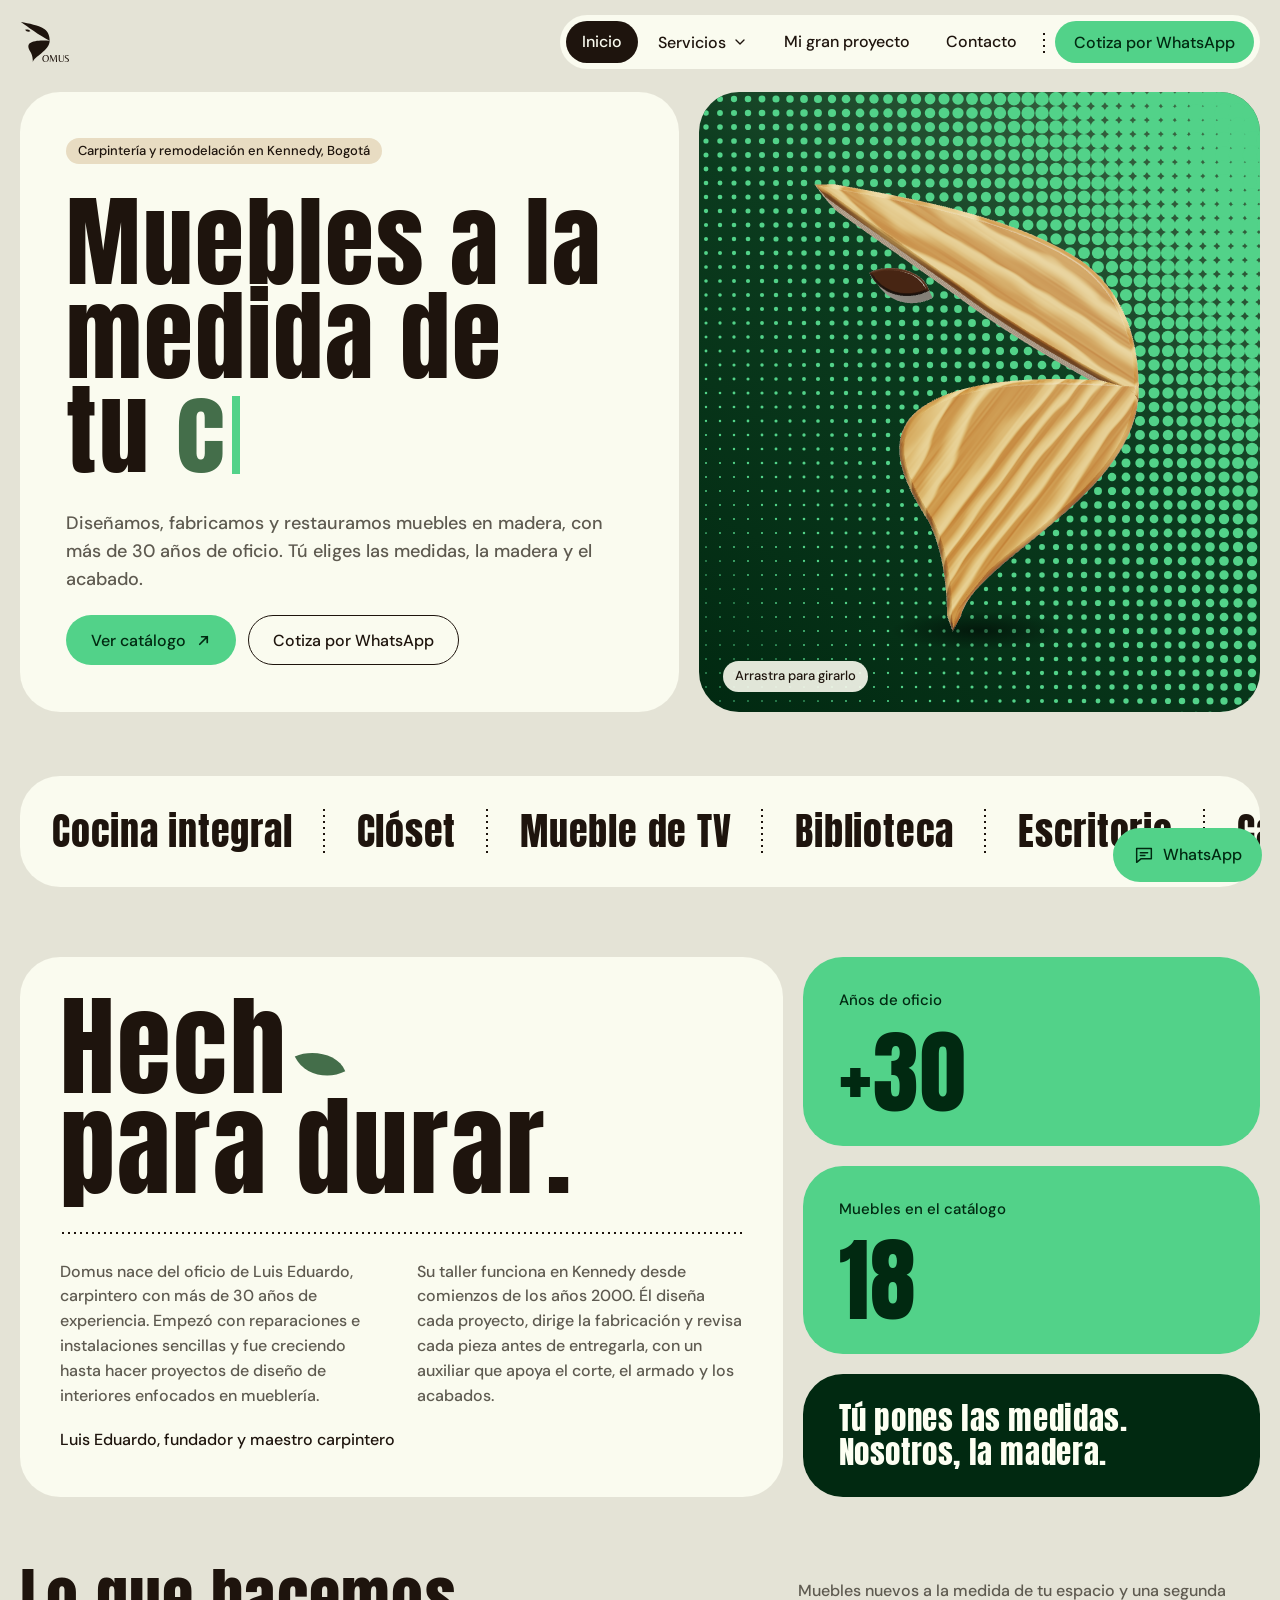
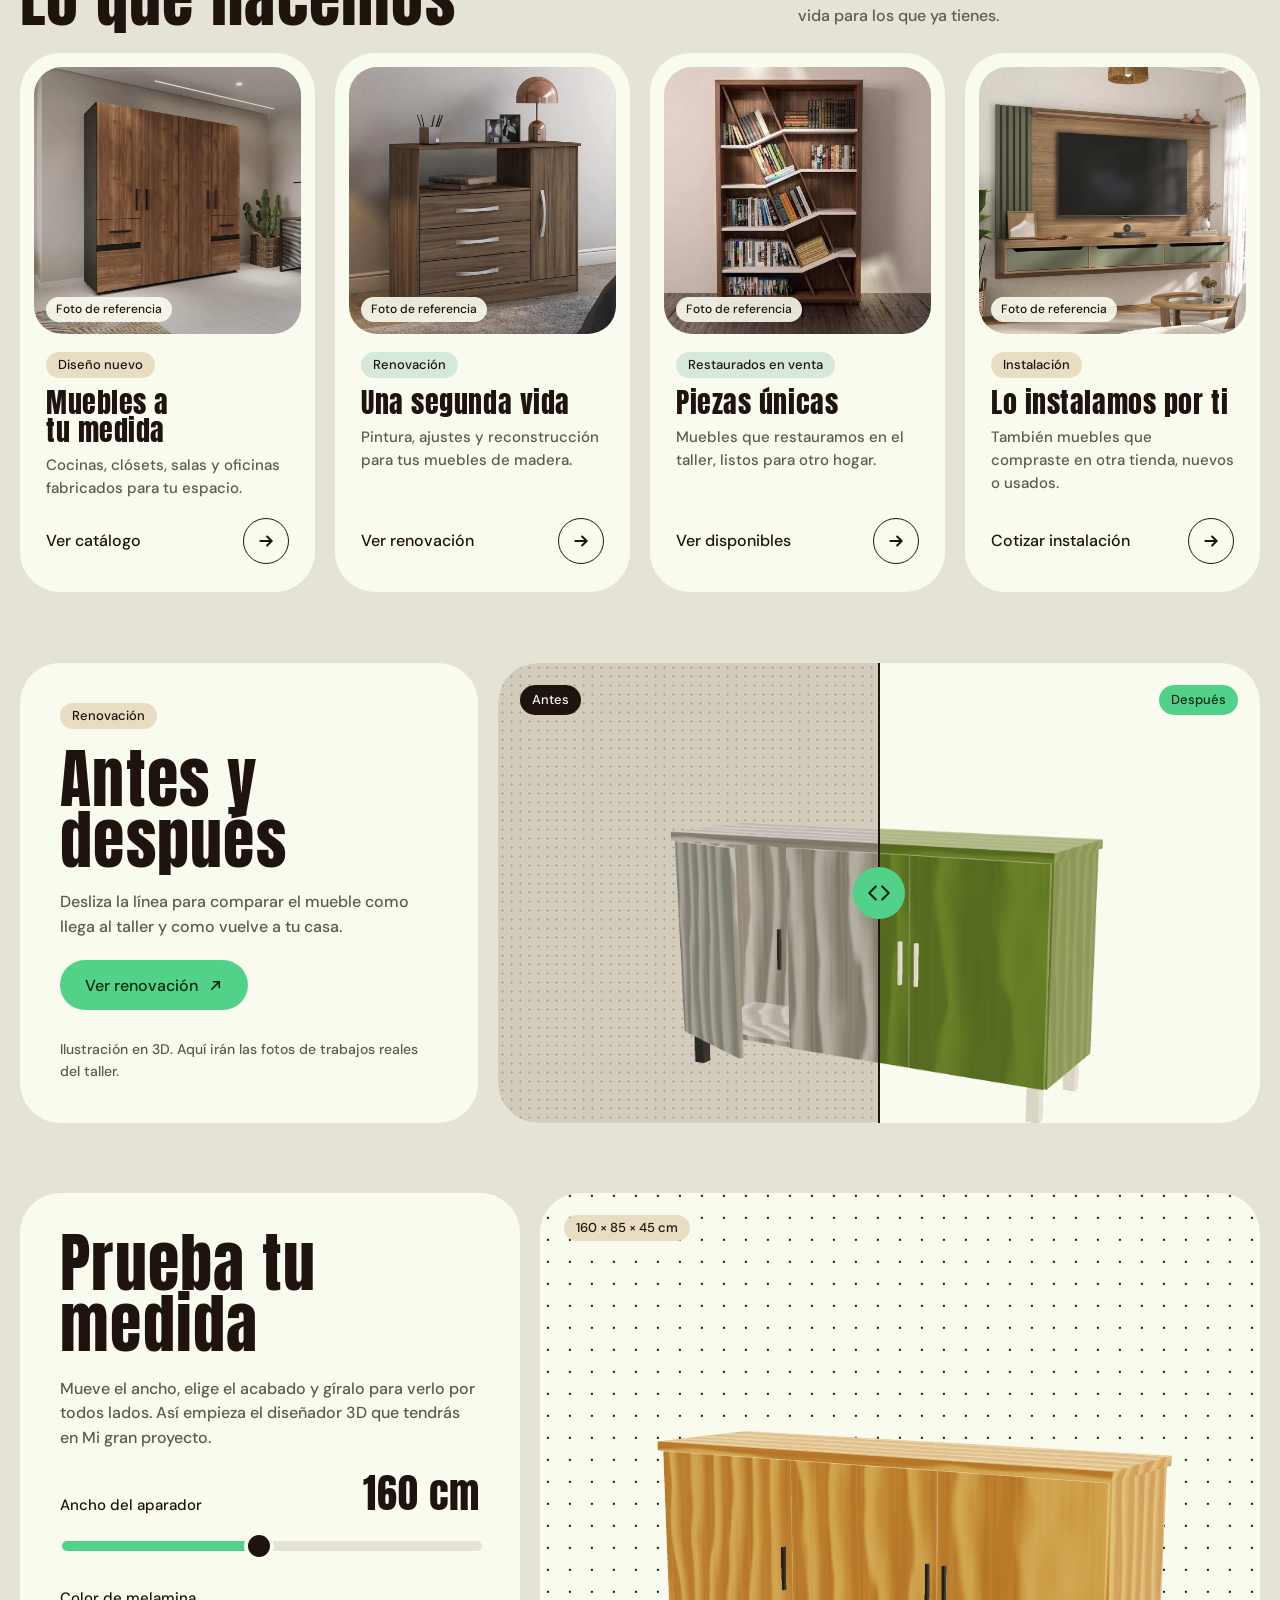
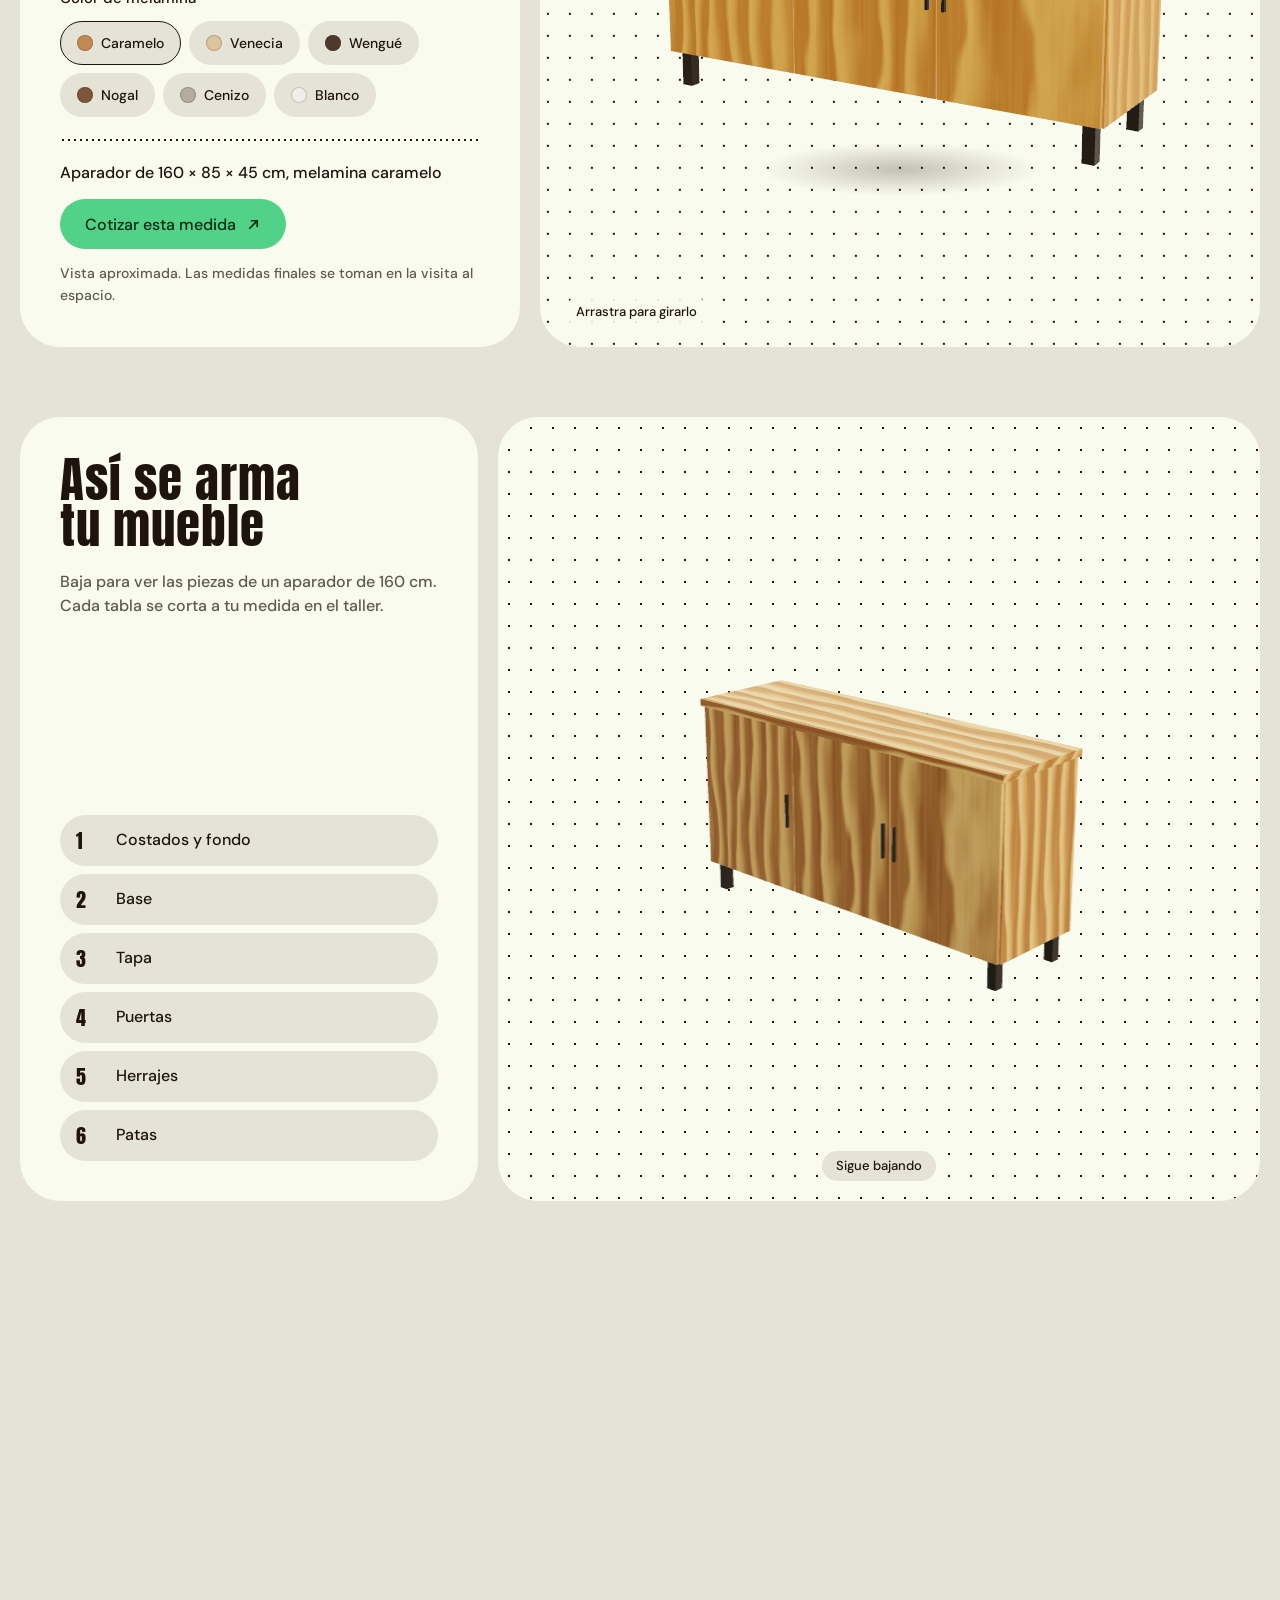
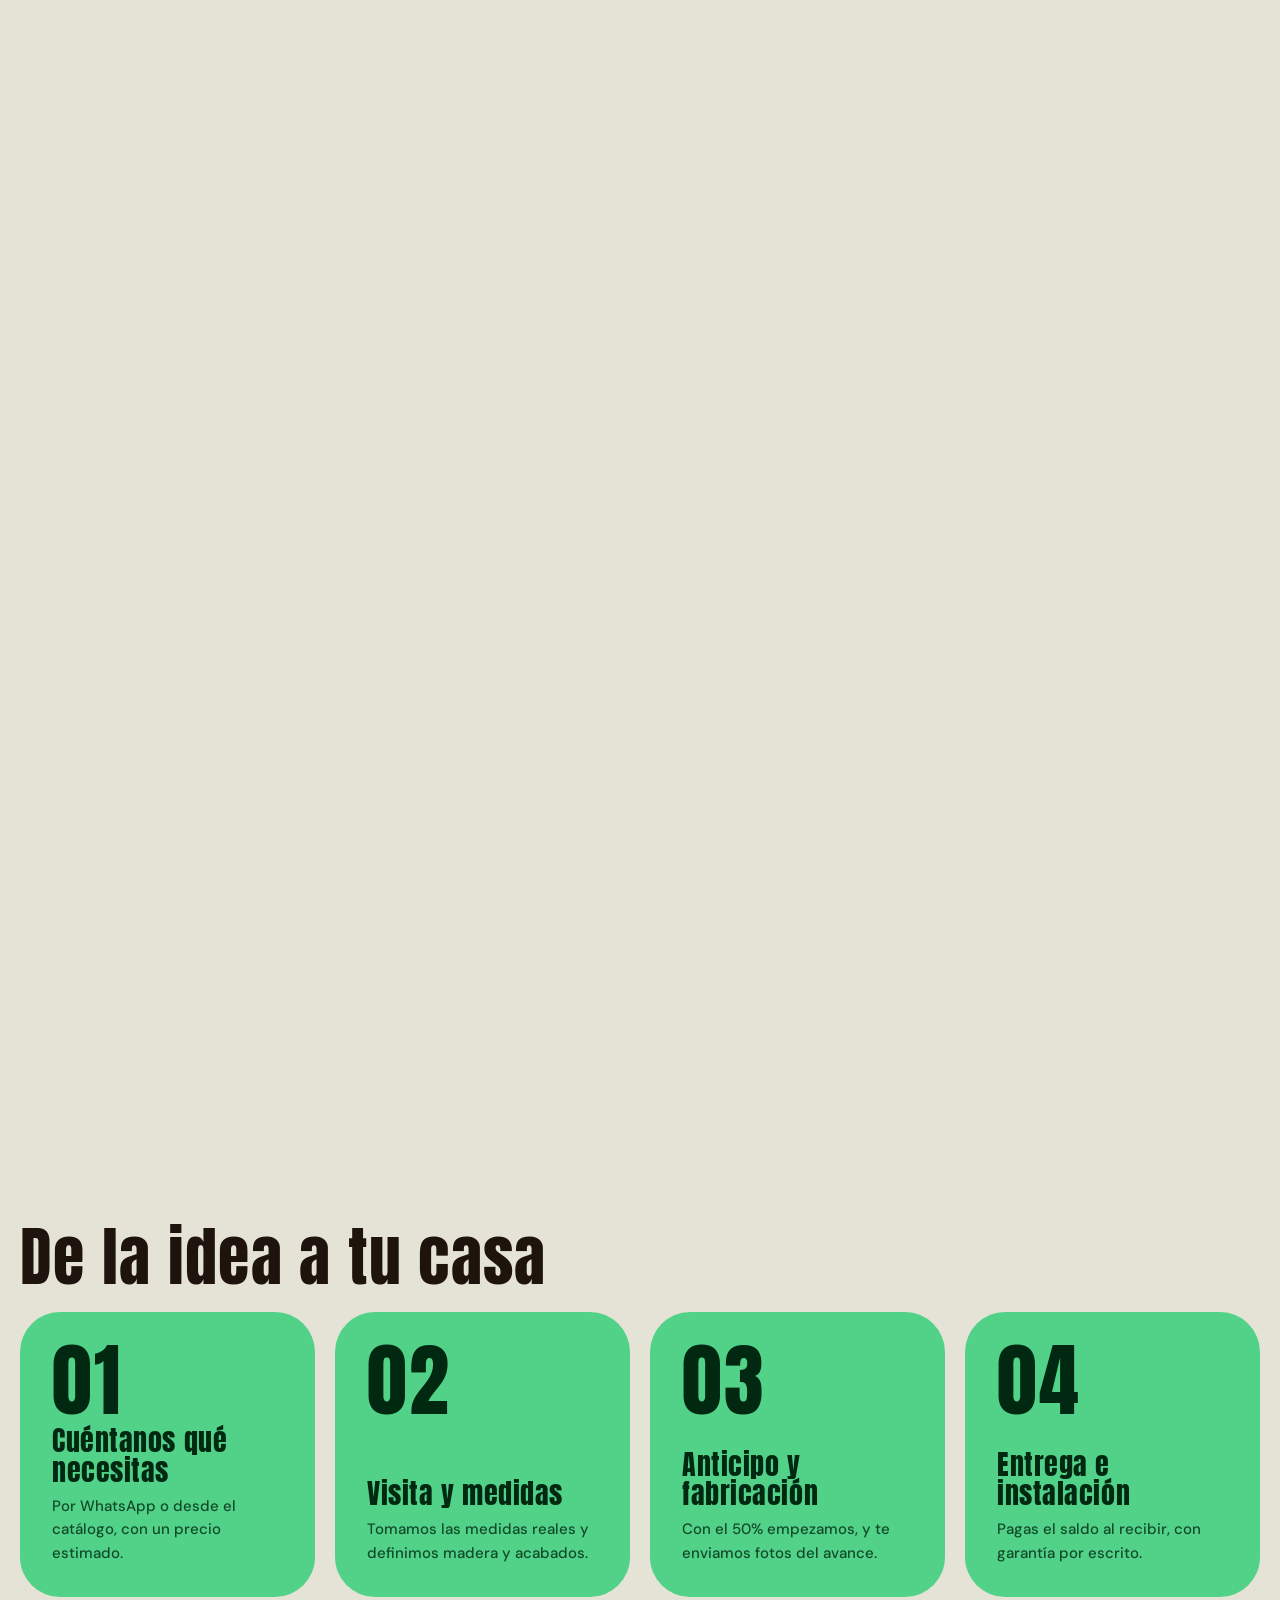
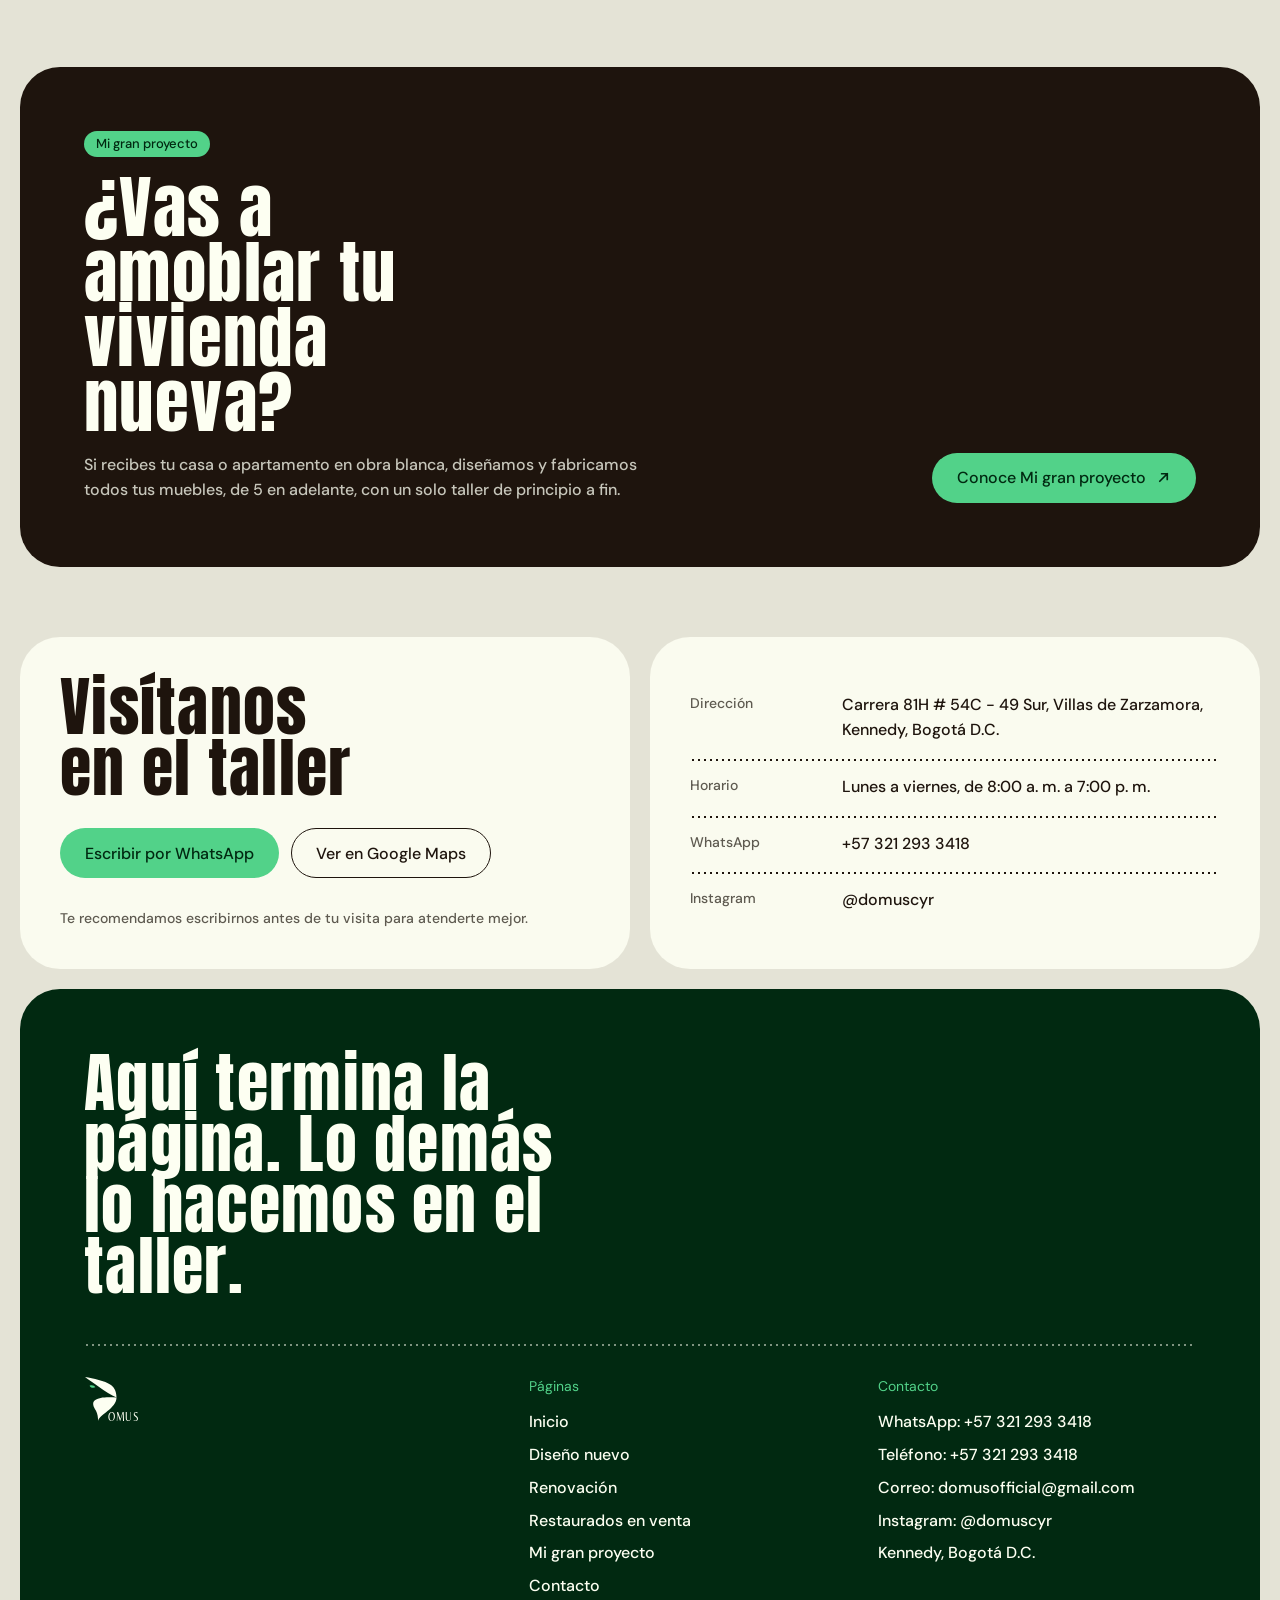
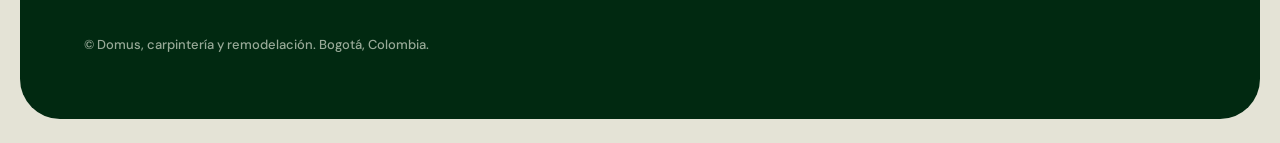
==== commit 493a9595: "Ajustes finales: títulos más contenidos, logo 3D más grueso, símbolo 2D más grande, cubo modular en " ====
--- a/index.html
+++ b/index.html
@@ -139,16 +139,18 @@
 <input id="ancho" type="range" min="90" max="240" step="10" value="160">
 </div>
 <div class="control">
-<span id="t-acabado">Acabado</span>
+<span id="t-acabado">Color de melamina</span>
 <div class="chips" role="group" aria-labelledby="t-acabado">
-<button class="chip" type="button" data-acabado="natural" aria-pressed="true"><i style="background:#C99B69"></i>Madera natural</button>
-<button class="chip" type="button" data-acabado="cafe" aria-pressed="false"><i style="background:#5A3B27"></i>Café</button>
-<button class="chip" type="button" data-acabado="oliva" aria-pressed="false"><i style="background:#65743B"></i>Pintado oliva</button>
-<button class="chip" type="button" data-acabado="crema" aria-pressed="false"><i style="background:#EDEBDC"></i>Lacado crema</button>
+<button class="chip" type="button" data-acabado="caramelo" aria-pressed="true"><i style="background:#C28A52"></i>Caramelo</button>
+<button class="chip" type="button" data-acabado="venecia" aria-pressed="false"><i style="background:#DCC4A0"></i>Venecia</button>
+<button class="chip" type="button" data-acabado="wengue" aria-pressed="false"><i style="background:#4E3A2D"></i>Wengué</button>
+<button class="chip" type="button" data-acabado="nogal" aria-pressed="false"><i style="background:#7E573A"></i>Nogal</button>
+<button class="chip" type="button" data-acabado="cenizo" aria-pressed="false"><i style="background:#B3AC9F"></i>Cenizo</button>
+<button class="chip" type="button" data-acabado="blanco" aria-pressed="false"><i style="background:#EFEEE8"></i>Blanco</button>
 </div>
 </div>
 <div class="resumen">
-<p id="resumen">Aparador de 160 × 85 × 45 cm, madera natural</p>
+<p id="resumen">Aparador de 160 × 85 × 45 cm, melamina caramelo</p>
 <a class="boton boton-principal" id="cotizar-medida" href="contacto.html">Cotizar esta medida <svg class="flecha" viewBox="0 0 16 16" fill="none" stroke="currentColor" stroke-width="1.8" stroke-linecap="round" aria-hidden="true"><path d="M4 12L12 4M6 4h6v6"/></svg></a>
 <p class="nota">Vista aproximada. Las medidas finales se toman en la visita al espacio.</p>
 </div>
@@ -157,7 +159,7 @@
 <span class="etiqueta cota" aria-hidden="true">160 × 85 × 45 cm</span>
 <div class="sombra" aria-hidden="true"></div>
 <canvas id="aparador-3d" tabindex="0" role="img" aria-label="Aparador en 3D. Arrastra o usa las flechas para girarlo."></canvas>
-<svg class="respaldo" viewBox="0 0 600 330" hidden role="img" aria-label="Dibujo de un aparador"><rect x="140" y="110" width="320" height="150" fill="#C99B69" stroke="currentColor" stroke-width="2"/><rect x="132" y="98" width="336" height="12" fill="#C99B69" stroke="currentColor" stroke-width="2"/><path d="M247 118v134M353 118v134" stroke="currentColor"/><path d="M150 260v18M450 260v18" stroke="currentColor" stroke-width="6"/></svg>
+<svg class="respaldo" viewBox="0 0 600 330" hidden role="img" aria-label="Dibujo de un aparador"><rect x="140" y="110" width="320" height="150" fill="#C28A52" stroke="currentColor" stroke-width="2"/><rect x="132" y="98" width="336" height="12" fill="#C28A52" stroke="currentColor" stroke-width="2"/><path d="M247 118v134M353 118v134" stroke="currentColor"/><path d="M150 260v18M450 260v18" stroke="currentColor" stroke-width="6"/></svg>
 <p class="pista">Arrastra para girarlo</p>
 </div>
 </div>
--- a/assets/estilos.css
+++ b/assets/estilos.css
@@ -42,7 +42,7 @@
 .contenedor { width: 100%; max-width: calc(var(--ancho) + 2 * max(20px, env(safe-area-inset-left, 0px))); margin: 0 auto; padding-left: max(20px, env(safe-area-inset-left, 0px)); padding-right: max(20px, env(safe-area-inset-right, 0px)); }
 .seccion { padding-block: clamp(40px, 5.5vw, 80px); }
 .nota { font-size: 14px; color: var(--tinta-suave); }
-.titulo { font-size: clamp(48px, 7vw, 96px); line-height: .95; }
+.titulo { font-size: clamp(38px, 5vw, 70px); line-height: .95; }
 .etiqueta { display: inline-flex; align-items: center; gap: 6px; padding: 4px 12px; border-radius: var(--r-pildora); background: var(--arena); font-size: 13px; line-height: 1.4; }
 .punteada-h { height: 2px; background: var(--punteada) 0 50% / 6px 2px repeat-x; border: 0; margin: 0; }
 
@@ -87,7 +87,7 @@
 /* ---------- Portada ---------- */
 .portada-rejilla { display: grid; grid-template-columns: minmax(0, 1.08fr) minmax(0, .92fr); gap: 20px; align-items: stretch; padding-block: 8px clamp(40px, 5vw, 72px); }
 .portada-texto { display: flex; flex-direction: column; justify-content: space-between; gap: 32px; padding: clamp(28px, 3.6vw, 48px); border-radius: var(--r-tarjeta); background: var(--superficie); min-width: 0; }
-.portada h1 { font-size: clamp(64px, 9.6vw, 150px); line-height: .94; }
+.portada h1 { font-size: clamp(54px, 7.8vw, 120px); line-height: .94; }
 .portada h1 .rotar { color: var(--hoja); white-space: nowrap; }
 .rotar-fijo { display: inline-grid; justify-items: start; }
 .rotar-molde, .rotar-vivo { grid-area: 1 / 1; white-space: nowrap; }
@@ -121,7 +121,7 @@
 /* ---------- Declaración y cifras ---------- */
 .declaracion-rejilla { display: grid; grid-template-columns: minmax(0, 1.25fr) minmax(0, .75fr); gap: 20px; }
 .tarjeta { border-radius: var(--r-tarjeta); background: var(--superficie); padding: clamp(28px, 3.4vw, 40px); min-width: 0; }
-.lema { font-size: clamp(72px, 11vw, 189px); line-height: .9; }
+.lema { font-size: clamp(60px, 8.6vw, 148px); line-height: .9; }
 .o-ojo { display: inline-block; width: .52em; height: .32em; margin: 0 .03em; background: var(--hoja); vertical-align: .1em; -webkit-mask: var(--ojo) center / contain no-repeat; mask: var(--ojo) center / contain no-repeat; transform-origin: 50% 60%; }
 .o-ojo.parpadea { animation: parpadeo .5s var(--curva); }
 @keyframes parpadeo { 0%, 100% { transform: scaleY(1); } 40% { transform: scaleY(.1); } }
@@ -132,7 +132,7 @@
 .cifras { display: grid; gap: 20px; grid-template-rows: 1fr 1fr auto; }
 .cifra { border-radius: var(--r-tarjeta); background: var(--menta); color: var(--bosque); padding: 32px 36px; display: flex; flex-direction: column; justify-content: space-between; gap: 18px; }
 .cifra > span { font-size: 15px; }
-.cifra b { font-family: var(--display); font-weight: 400; font-size: clamp(80px, 9vw, 132px); line-height: .9; letter-spacing: .02em; font-variant-numeric: tabular-nums; }
+.cifra b { font-family: var(--display); font-weight: 400; font-size: clamp(64px, 7.2vw, 108px); line-height: .9; letter-spacing: .02em; font-variant-numeric: tabular-nums; }
 .frase { border-radius: var(--r-tarjeta); background: var(--bosque); color: var(--crema); padding: 28px 36px; font-family: var(--display); font-size: clamp(26px, 2.4vw, 34px); line-height: 1.1; letter-spacing: .02em; }
 
 /* ---------- Servicios ---------- */
@@ -148,7 +148,7 @@
 .tarjeta-servicio .texto { display: flex; flex-direction: column; gap: 10px; padding: 0 12px; flex: 1; }
 .tarjeta-servicio .etiqueta { align-self: flex-start; }
 .tarjeta-servicio[data-verde] .etiqueta { background: #D6E8D9; }
-.tarjeta-servicio h3 { font-size: 32px; line-height: 1; }
+.tarjeta-servicio h3 { font-size: 28px; line-height: 1; }
 .tarjeta-servicio p { color: var(--tinta-suave); font-size: 15px; }
 .tarjeta-servicio .ir { margin-top: auto; padding-top: 8px; display: inline-flex; align-items: center; justify-content: space-between; gap: 10px; }
 .tarjeta-servicio .ir i { width: 46px; height: 46px; border-radius: 50%; border: 1.5px solid var(--tinta); display: grid; place-items: center; transition: background-color var(--rapido), border-color var(--rapido), transform var(--medio) var(--rebote); }
@@ -193,7 +193,7 @@
 /* ---------- Mi gran proyecto ---------- */
 .banda { display: grid; grid-template-columns: minmax(0, 1fr) auto; align-items: end; gap: 28px 48px; border-radius: var(--r-tarjeta); background: var(--tinta); color: var(--crema); padding: clamp(32px, 5vw, 64px); }
 .banda .etiqueta { background: var(--menta); color: var(--bosque); }
-.banda h2 { font-size: clamp(56px, 7vw, 110px); line-height: .94; margin-top: 18px; max-width: 13ch; }
+.banda h2 { font-size: clamp(44px, 5.4vw, 84px); line-height: .94; margin-top: 18px; max-width: 13ch; }
 .banda p { margin-top: 18px; max-width: 52ch; color: rgba(253, 255, 242, .76); }
 
 /* ---------- Taller ---------- */
@@ -208,7 +208,7 @@
 /* ---------- Pie ---------- */
 .sitio-pie { padding-block: 0 calc(24px + env(safe-area-inset-bottom, 0px)); }
 .pie-tarjeta { border-radius: var(--r-tarjeta); background: var(--bosque); color: var(--crema); padding: clamp(32px, 5vw, 64px); }
-.pie-cierre { font-family: var(--display); font-size: clamp(44px, 6.4vw, 96px); line-height: .95; letter-spacing: .02em; max-width: 16ch; }
+.pie-cierre { font-family: var(--display); font-size: clamp(36px, 5vw, 74px); line-height: .95; letter-spacing: .02em; max-width: 16ch; }
 .pie-rejilla { display: grid; grid-template-columns: 1.3fr 1fr 1fr; gap: 32px; margin-top: 48px; padding-top: 32px; position: relative; }
 .pie-rejilla::before { content: ""; position: absolute; left: 0; right: 0; top: 0; height: 2px; background: radial-gradient(circle, var(--crema) 0 .9px, transparent 1.2px) 0 50% / 6px 2px repeat-x; opacity: .5; }
 .pie-rejilla svg { height: 46px; width: auto; color: var(--crema); }
@@ -246,7 +246,7 @@
 .despiece-pegado { position: sticky; top: 96px; height: calc(100vh - 116px); min-height: 520px; display: grid; grid-template-columns: minmax(0, .75fr) minmax(0, 1.25fr); gap: 20px; }
 .despiece-texto { display: flex; flex-direction: column; gap: 20px; }
 .despiece-texto > p { color: var(--tinta-suave); }
-.despiece-texto .titulo { font-size: clamp(44px, 4.6vw, 72px); }
+.despiece-texto .titulo { font-size: clamp(38px, 3.8vw, 58px); }
 .despiece-texto { overflow: hidden; }
 .piezas { list-style: none; margin: auto 0 0; padding: 0; display: grid; gap: 8px; counter-reset: pieza; }
 .piezas li { counter-increment: pieza; display: flex; align-items: center; gap: 12px; padding: 10px 16px; border-radius: var(--r-pildora); background: var(--lienzo); transition: background-color var(--medio), color var(--medio); }
@@ -289,7 +289,7 @@
   .despiece { height: 220vh; }
   .despiece-pegado { grid-template-columns: minmax(0, 1fr); grid-template-rows: auto minmax(0, 1fr); top: 80px; height: calc(100vh - 96px); min-height: 0; gap: 12px; }
   .despiece-texto { gap: 10px; padding: 22px 24px; }
-  .despiece-texto .titulo { font-size: 40px; }
+  .despiece-texto .titulo { font-size: 34px; }
   .despiece-texto > p { font-size: 14px; }
   .piezas { display: none; }
   .despiece.quieta .despiece-pegado { grid-template-rows: none; }
@@ -341,11 +341,11 @@
 
 /* Portadas de páginas interiores: tarjeta de texto y bloque con trama */
 .portada-interior { grid-template-columns: minmax(0, 1.25fr) minmax(0, .75fr); }
-.portada-interior h1 { font-size: clamp(56px, 7.6vw, 120px); }
+.portada-interior h1 { font-size: clamp(46px, 6vw, 92px); }
 .portada-interior .bloque-trama { min-height: 380px; }
 .bloque-trama.cafe { background: linear-gradient(215deg, #6B4A33 0%, var(--cafe) 55%, #1E140D 100%); }
 .bloque-trama .sello { position: absolute; inset: 0; z-index: 1; display: grid; place-items: center; pointer-events: none; }
-.bloque-trama .sello svg { width: 38%; max-width: 180px; height: auto; color: var(--crema); }
+.bloque-trama .sello svg { width: 54%; max-width: 250px; max-height: 82%; height: auto; color: var(--crema); }
 .bloque-trama .foto-portada { position: absolute; inset: 18px; z-index: 1; border-radius: 26px; overflow: hidden; }
 .bloque-trama .foto-portada img { width: 100%; height: 100%; object-fit: cover; }
 .bloque-trama .foto-portada span { position: absolute; left: 12px; bottom: 12px; font-size: 12px; padding: 3px 10px; border-radius: var(--r-pildora); background: rgba(250, 251, 239, .9); }
@@ -360,7 +360,7 @@
 /* Tarjetas grandes de Servicios */
 .tarjetas-2 { grid-template-columns: repeat(2, minmax(0, 1fr)); }
 .tarjetas-2 .tarjeta-servicio .foto { aspect-ratio: 16 / 10; }
-.tarjetas-2 .tarjeta-servicio h2 { font-size: clamp(40px, 4.6vw, 64px); line-height: .95; }
+.tarjetas-2 .tarjeta-servicio h2 { font-size: clamp(34px, 3.8vw, 52px); line-height: .95; }
 .linea-servicio { display: flex; align-items: center; gap: 16px; margin-top: 20px; padding: 20px 26px; border-radius: var(--r-pildora); background: var(--superficie); text-decoration: none; transition: background-color var(--medio); }
 .linea-servicio:hover { background: var(--menta); }
 .linea-servicio span { flex: 1; min-width: 0; }
@@ -378,7 +378,7 @@
 .categorias { display: grid; gap: 10px; }
 .categoria { border-radius: 30px; background: var(--lienzo); overflow: hidden; transition: background-color var(--medio); }
 .categoria[open] { background: #EDECE1; }
-.categoria > summary { list-style: none; cursor: pointer; display: flex; align-items: center; gap: 16px; padding: 20px 26px; min-height: 76px; font-family: var(--display); font-size: clamp(28px, 3.4vw, 44px); letter-spacing: .02em; line-height: 1; }
+.categoria > summary { list-style: none; cursor: pointer; display: flex; align-items: center; gap: 16px; padding: 20px 26px; min-height: 76px; font-family: var(--display); font-size: clamp(24px, 2.8vw, 36px); letter-spacing: .02em; line-height: 1; }
 .categoria > summary::-webkit-details-marker { display: none; }
 .categoria > summary .cuenta { margin-left: auto; font-family: var(--texto); font-size: 13px; letter-spacing: 0; padding: 4px 12px; border-radius: var(--r-pildora); background: var(--superficie); white-space: nowrap; }
 .categoria > summary .flecha { width: 44px; height: 44px; padding: 11px; border-radius: 50%; background: var(--tinta); color: var(--superficie); flex-shrink: 0; transition: transform var(--medio) var(--curva), background-color var(--rapido); }
@@ -390,7 +390,7 @@
 .mueble .foto img, .producto .foto img { position: absolute; inset: 0; width: 100%; height: 100%; object-fit: cover; transition: transform .9s var(--curva); }
 .mueble:hover .foto img { transform: scale(1.06); }
 .mueble .foto > span, .producto .foto > span:not(.sello) { position: relative; z-index: 1; font-size: 12px; padding: 3px 10px; border-radius: var(--r-pildora); background: rgba(250, 251, 239, .9); }
-.mueble h3 { font-size: 28px; line-height: 1; margin-top: 6px; padding: 0 6px; }
+.mueble h3 { font-size: 25px; line-height: 1; margin-top: 6px; padding: 0 6px; }
 .mueble p { font-size: 14px; color: var(--tinta-suave); padding: 0 6px; }
 .mueble .precio { color: var(--tinta); font-size: 15px; }
 .mueble .boton { margin: auto 6px 0; align-self: flex-start; }
@@ -410,14 +410,14 @@
 .desplegable[open] > summary::after { transform: rotate(45deg); background-color: var(--menta); }
 .desplegable-cuerpo { padding: 0 26px 24px; display: grid; gap: 14px; justify-items: start; max-width: 70ch; }
 .desplegable-cuerpo p { color: var(--tinta-suave); }
-.desplegables.grandes .desplegable > summary { font-family: var(--display); font-size: clamp(26px, 2.6vw, 36px); letter-spacing: .02em; min-height: 80px; }
+.desplegables.grandes .desplegable > summary { font-family: var(--display); font-size: clamp(22px, 2.2vw, 30px); letter-spacing: .02em; min-height: 80px; }
 
 /* Tarjetas de datos (razones, contacto) */
 .rejilla-3 { display: grid; grid-template-columns: repeat(3, minmax(0, 1fr)); gap: 20px; }
 .rejilla-4 { display: grid; grid-template-columns: repeat(4, minmax(0, 1fr)); gap: 20px; }
 .caja { display: flex; flex-direction: column; gap: 14px; padding: 32px; border-radius: var(--r-tarjeta); background: var(--superficie); min-width: 0; min-height: 240px; }
 .caja .icono { width: 40px; height: 40px; margin-bottom: auto; }
-.caja h3 { font-size: 34px; line-height: 1; }
+.caja h3 { font-size: 28px; line-height: 1; }
 .caja p { color: var(--tinta-suave); }
 .caja .valor { color: var(--tinta); font-size: 17px; overflow-wrap: anywhere; user-select: all; }
 .caja .boton, .caja .enlace { align-self: flex-start; }
@@ -473,7 +473,7 @@
 .miniaturas img { width: 100%; height: 100%; object-fit: cover; }
 .codigo { display: flex; align-items: center; gap: 8px; margin-top: 6px; padding: 0 6px; font-size: 14px; color: var(--tinta-suave); }
 .codigo b { font-weight: 500; font-size: 12px; padding: 2px 9px; border-radius: var(--r-pildora); background: var(--lienzo); color: var(--tinta); }
-.producto h3 { font-size: 30px; line-height: 1; padding: 0 6px; }
+.producto h3 { font-size: 26px; line-height: 1; padding: 0 6px; }
 .producto p { font-size: 14px; color: var(--tinta-suave); padding: 0 6px; }
 .datos { display: grid; grid-template-columns: auto 1fr; gap: 4px 12px; margin: 4px 0 0; padding: 0 6px; font-size: 14px; }
 .datos dt { color: var(--tinta-suave); }
@@ -519,7 +519,7 @@
 @media (max-width: 560px) {
   .historia { grid-template-columns: minmax(0, 1fr); }
   .cifra { padding: 22px; border-radius: 32px; min-width: 0; }
-  .cifra b { font-size: clamp(52px, 17vw, 80px); }
+  .cifra b { font-size: clamp(48px, 14vw, 68px); }
   .pasos-linea { grid-template-columns: minmax(0, 1fr); }
   .pasos-linea li { min-height: 0; }
   .ficha-datos div { grid-template-columns: minmax(0, 1fr); gap: 2px; }
@@ -531,3 +531,23 @@
   *, *::before, *::after { animation-duration: .01ms !important; animation-iteration-count: 1 !important; transition-duration: .01ms !important; }
   .cinta-mover { animation: none !important; }
 }
+
+/* Cubo modular de las preguntas: se vuelve un mueble sencillo con cada pregunta.
+   En computador va bajo el título y acompaña al bajar; en celular queda fijo arriba de las preguntas. */
+.preguntas-cubo { grid-template-areas: "texto lista" "cubo lista"; grid-template-rows: auto 1fr; row-gap: 0; }
+.preguntas-cubo .cubo-texto { grid-area: texto; border-radius: var(--r-tarjeta) var(--r-tarjeta) 0 0; padding-bottom: 24px; }
+.preguntas-cubo .desplegables { grid-area: lista; align-self: start; }
+.cubo-marco { grid-area: cubo; background: var(--superficie); border-radius: 0 0 var(--r-tarjeta) var(--r-tarjeta); padding: 0 clamp(28px, 3.4vw, 40px) clamp(28px, 3.4vw, 40px); min-width: 0; }
+.escena-modular { position: sticky; top: 96px; width: 100%; aspect-ratio: 1 / 1; max-height: 420px; border-radius: 28px; overflow: hidden; background-color: var(--lienzo); background-image: var(--punteada); background-size: 22px 22px; background-position: center; }
+.escena-modular canvas { position: absolute; inset: 0; width: 100%; height: 100%; display: block; cursor: grab; touch-action: pan-y; }
+.escena-modular canvas:active { cursor: grabbing; }
+.escena-modular .sombra { top: 76%; width: 40%; height: 7%; opacity: 1; background: radial-gradient(closest-side, rgba(30, 20, 13, .25), rgba(30, 20, 13, 0)); transition: width var(--medio) var(--curva); }
+.escena-modular .respaldo { position: absolute; inset: 18%; width: 64%; height: 64%; color: var(--tinta); }
+.escena-modular .nombre-forma { position: absolute; left: 18px; top: 16px; z-index: 2; font-size: 13px; padding: 5px 12px; border-radius: var(--r-pildora); background: var(--superficie); color: var(--tinta); }
+@media (max-width: 920px) {
+  .preguntas-cubo { grid-template-areas: "texto" "cubo" "lista"; grid-template-rows: auto; }
+  .preguntas-cubo .desplegables { margin-top: 20px; }
+  .cubo-marco { position: sticky; top: 70px; z-index: 3; align-self: start; padding: 0 16px 16px; }
+  .escena-modular { position: relative; top: 0; aspect-ratio: auto; height: min(30vh, 230px); max-height: none; border-radius: 22px; }
+  .escena-modular .pista { left: 14px; bottom: 12px; }
+}
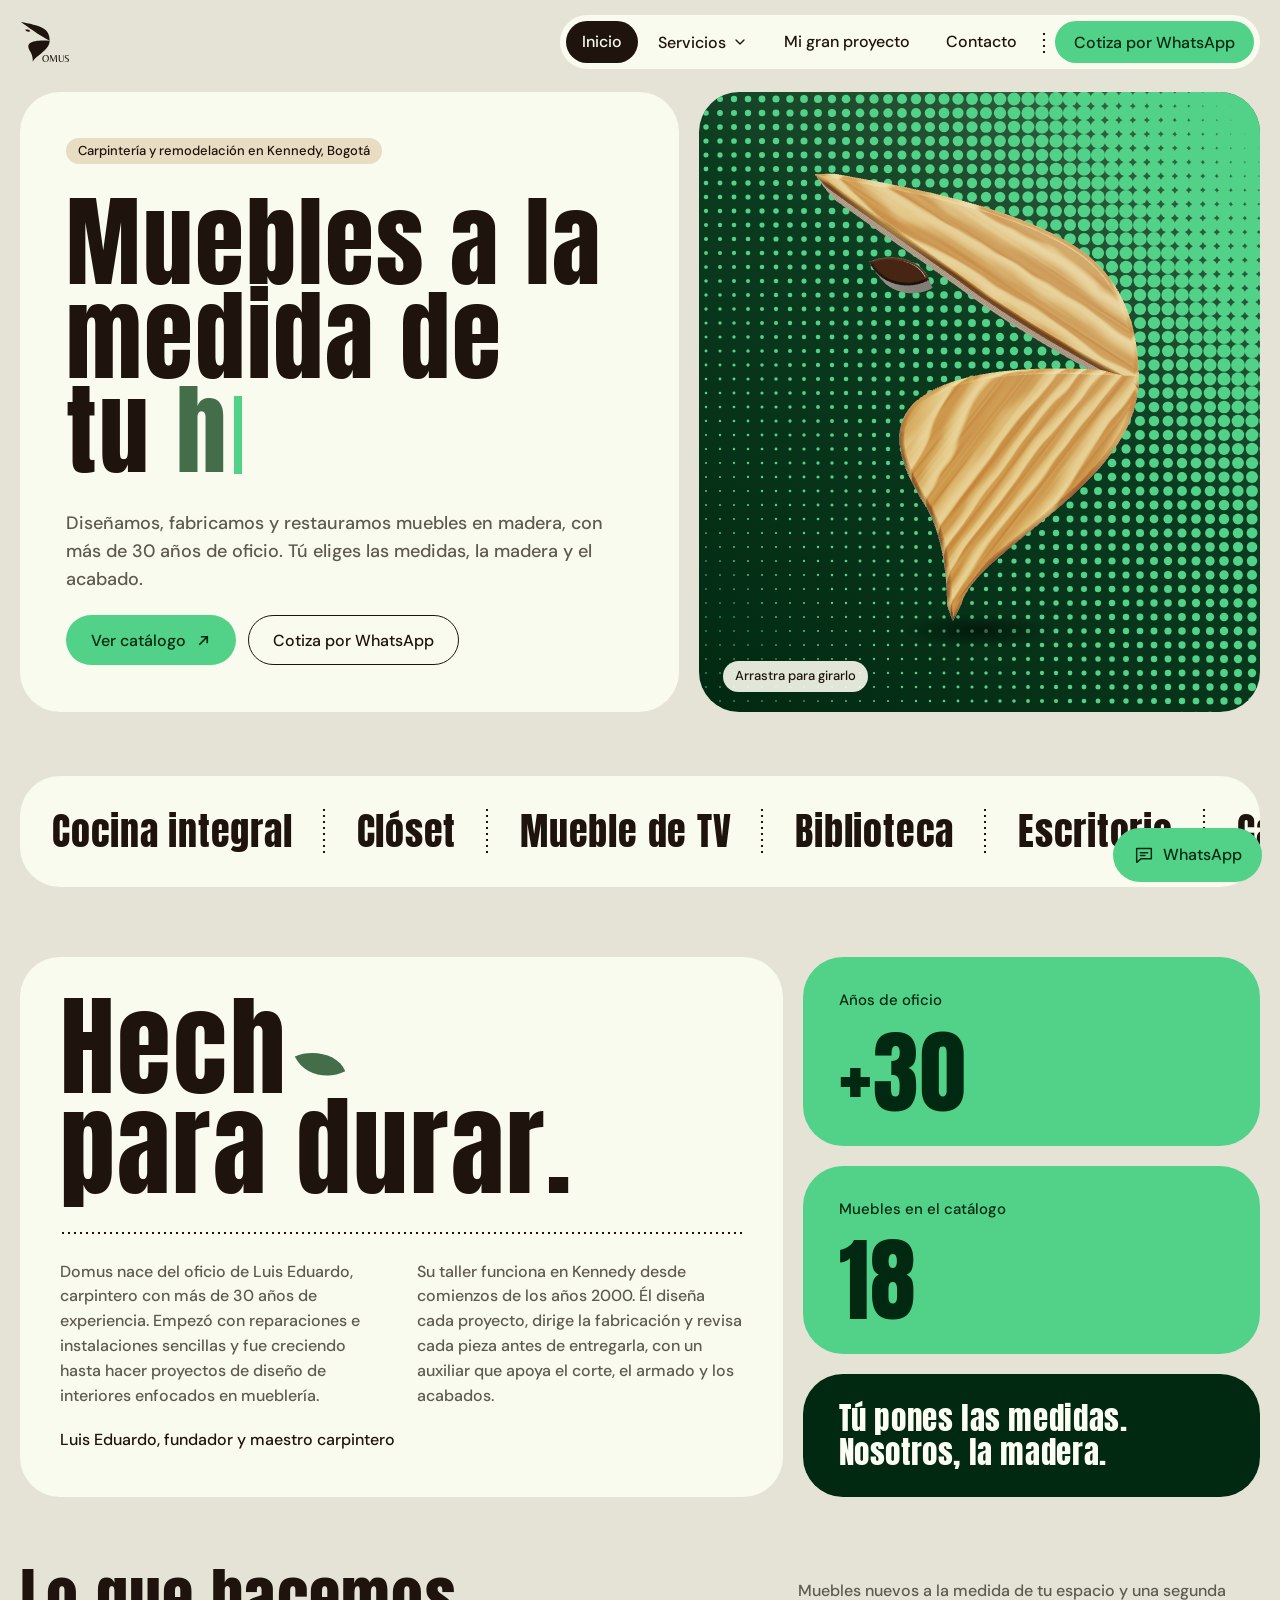
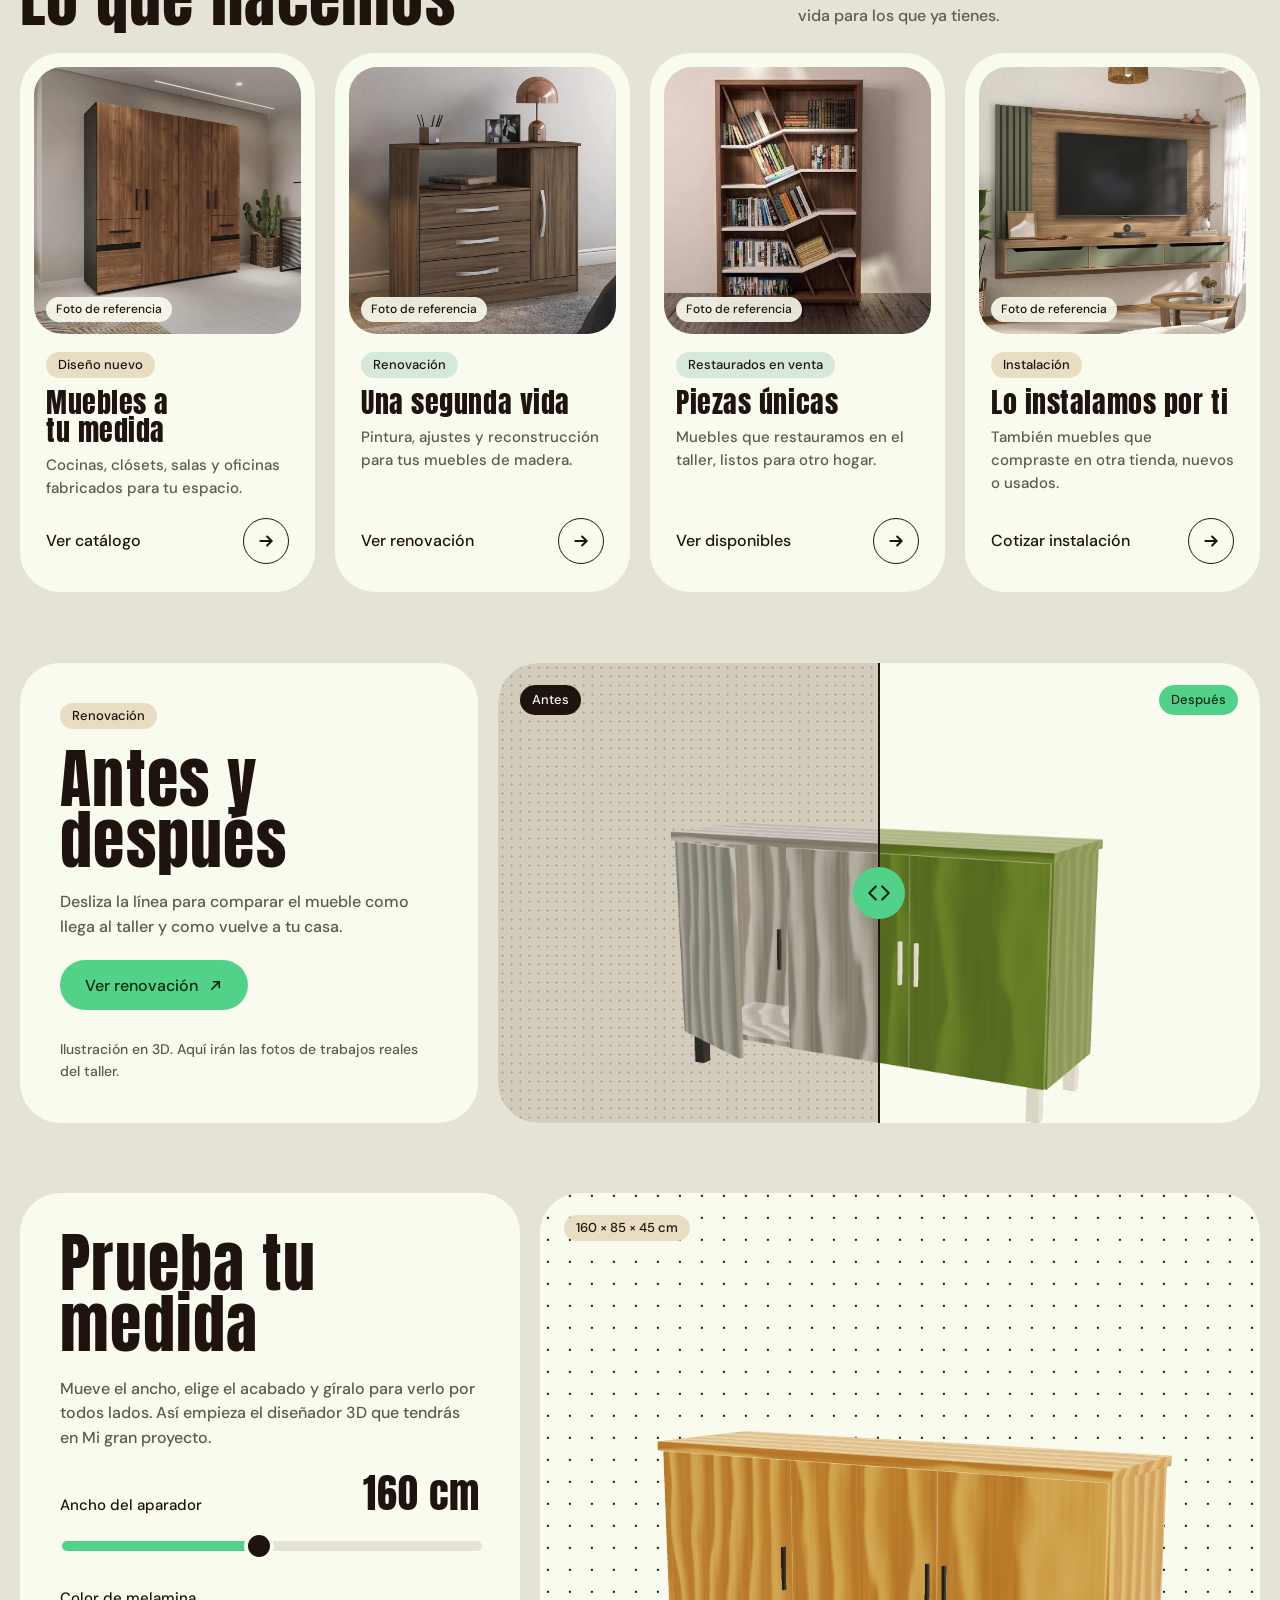
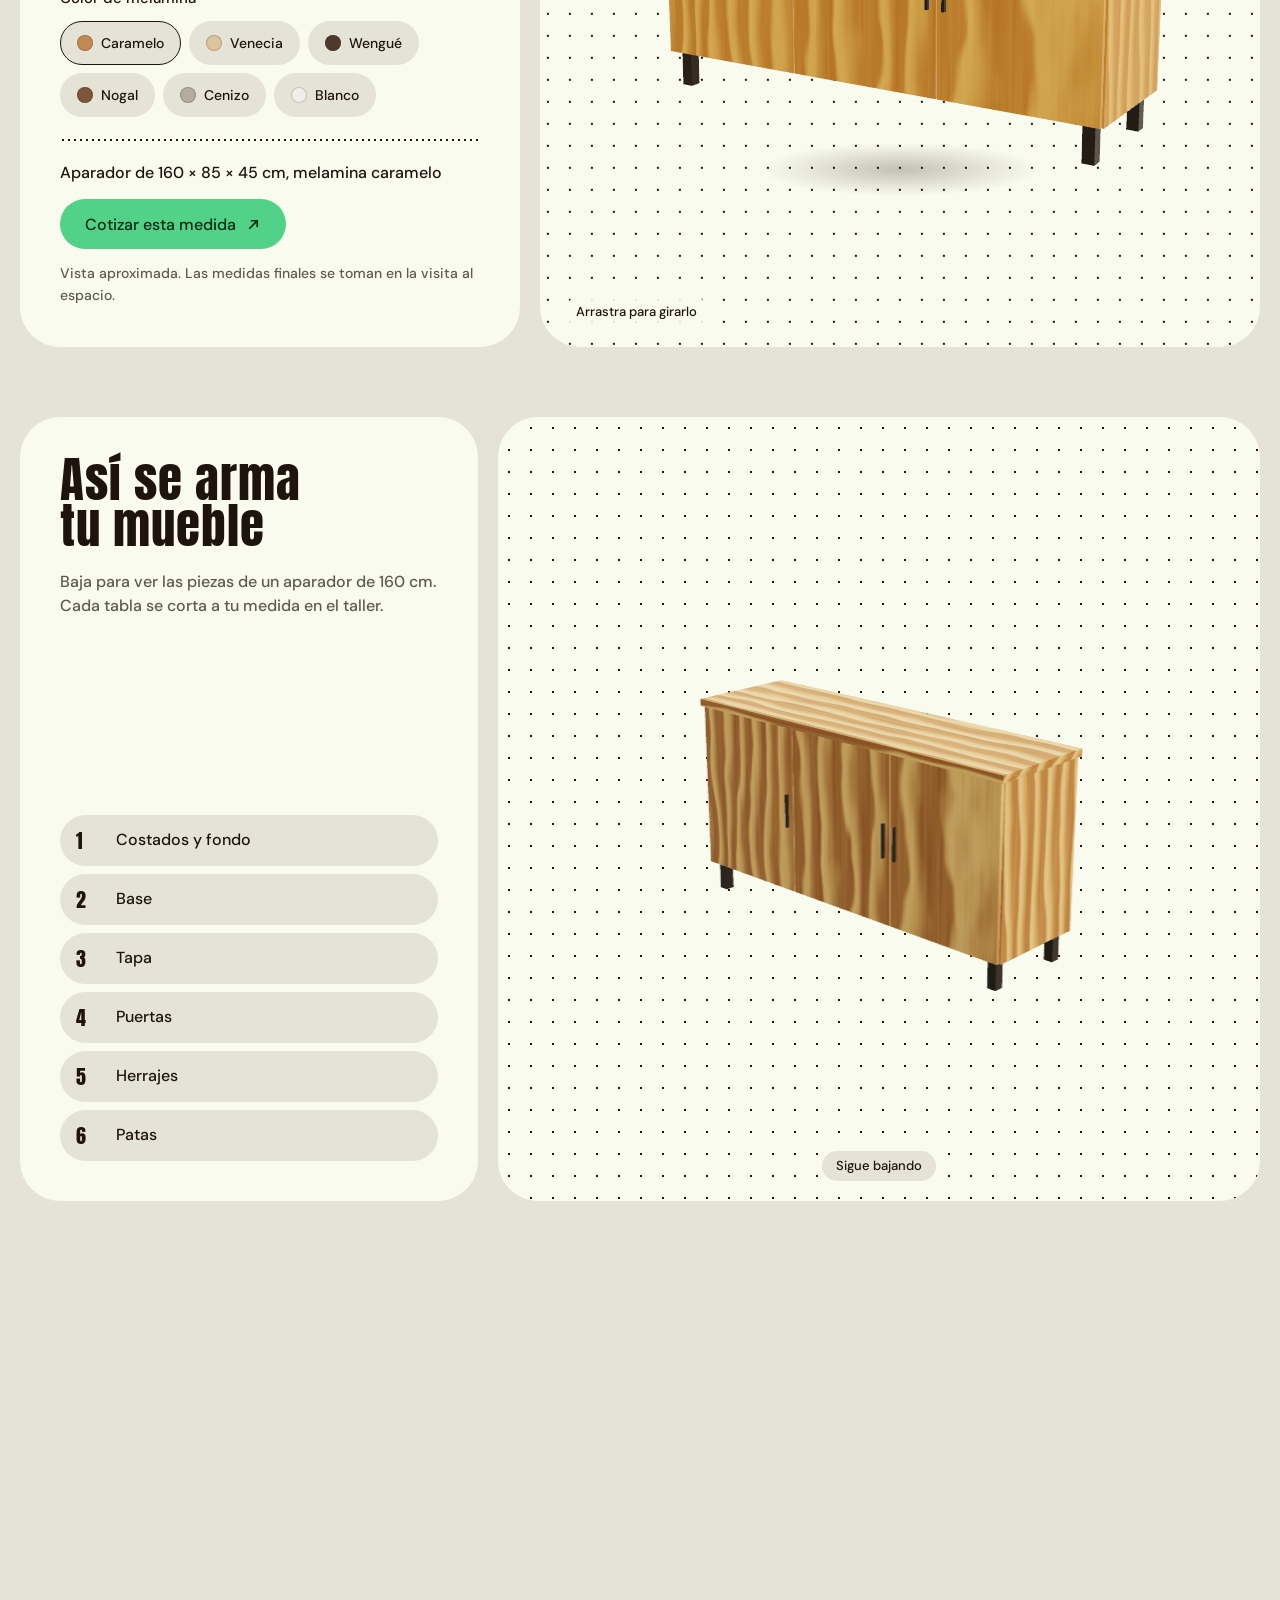
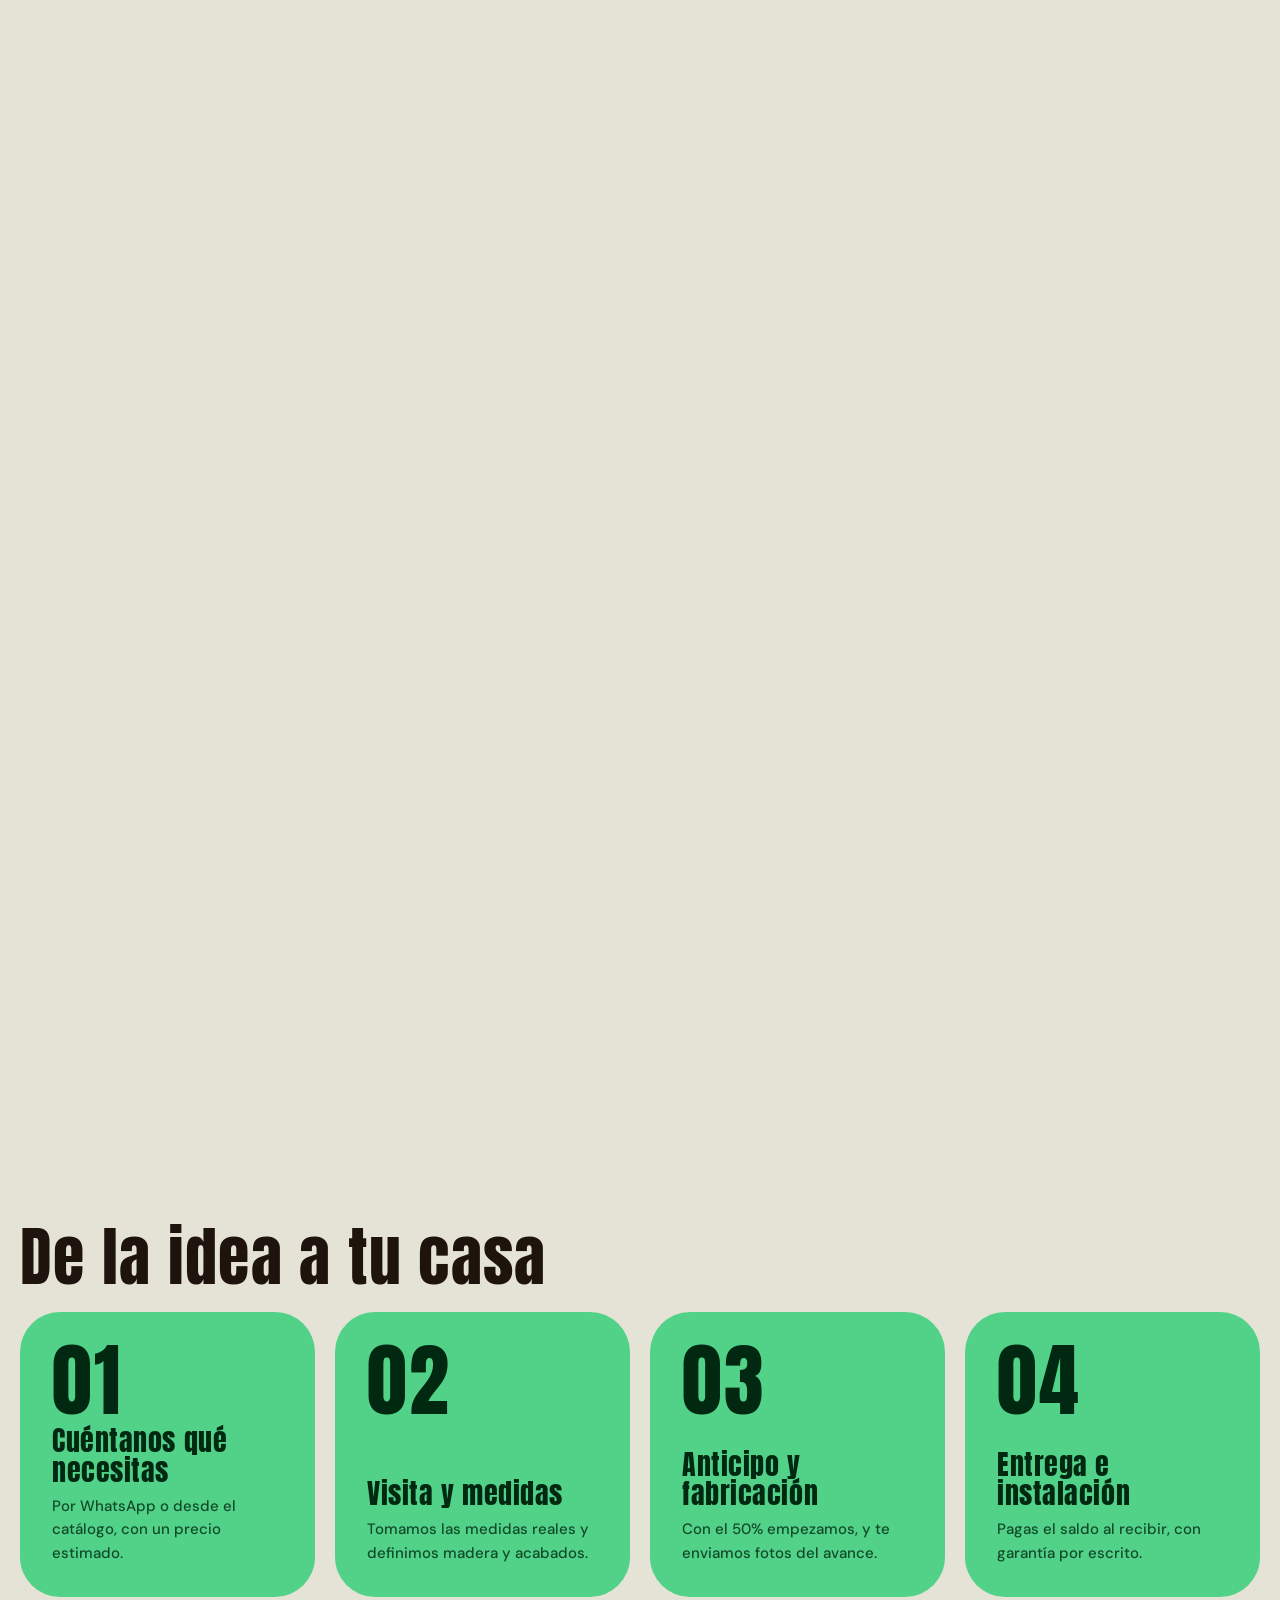
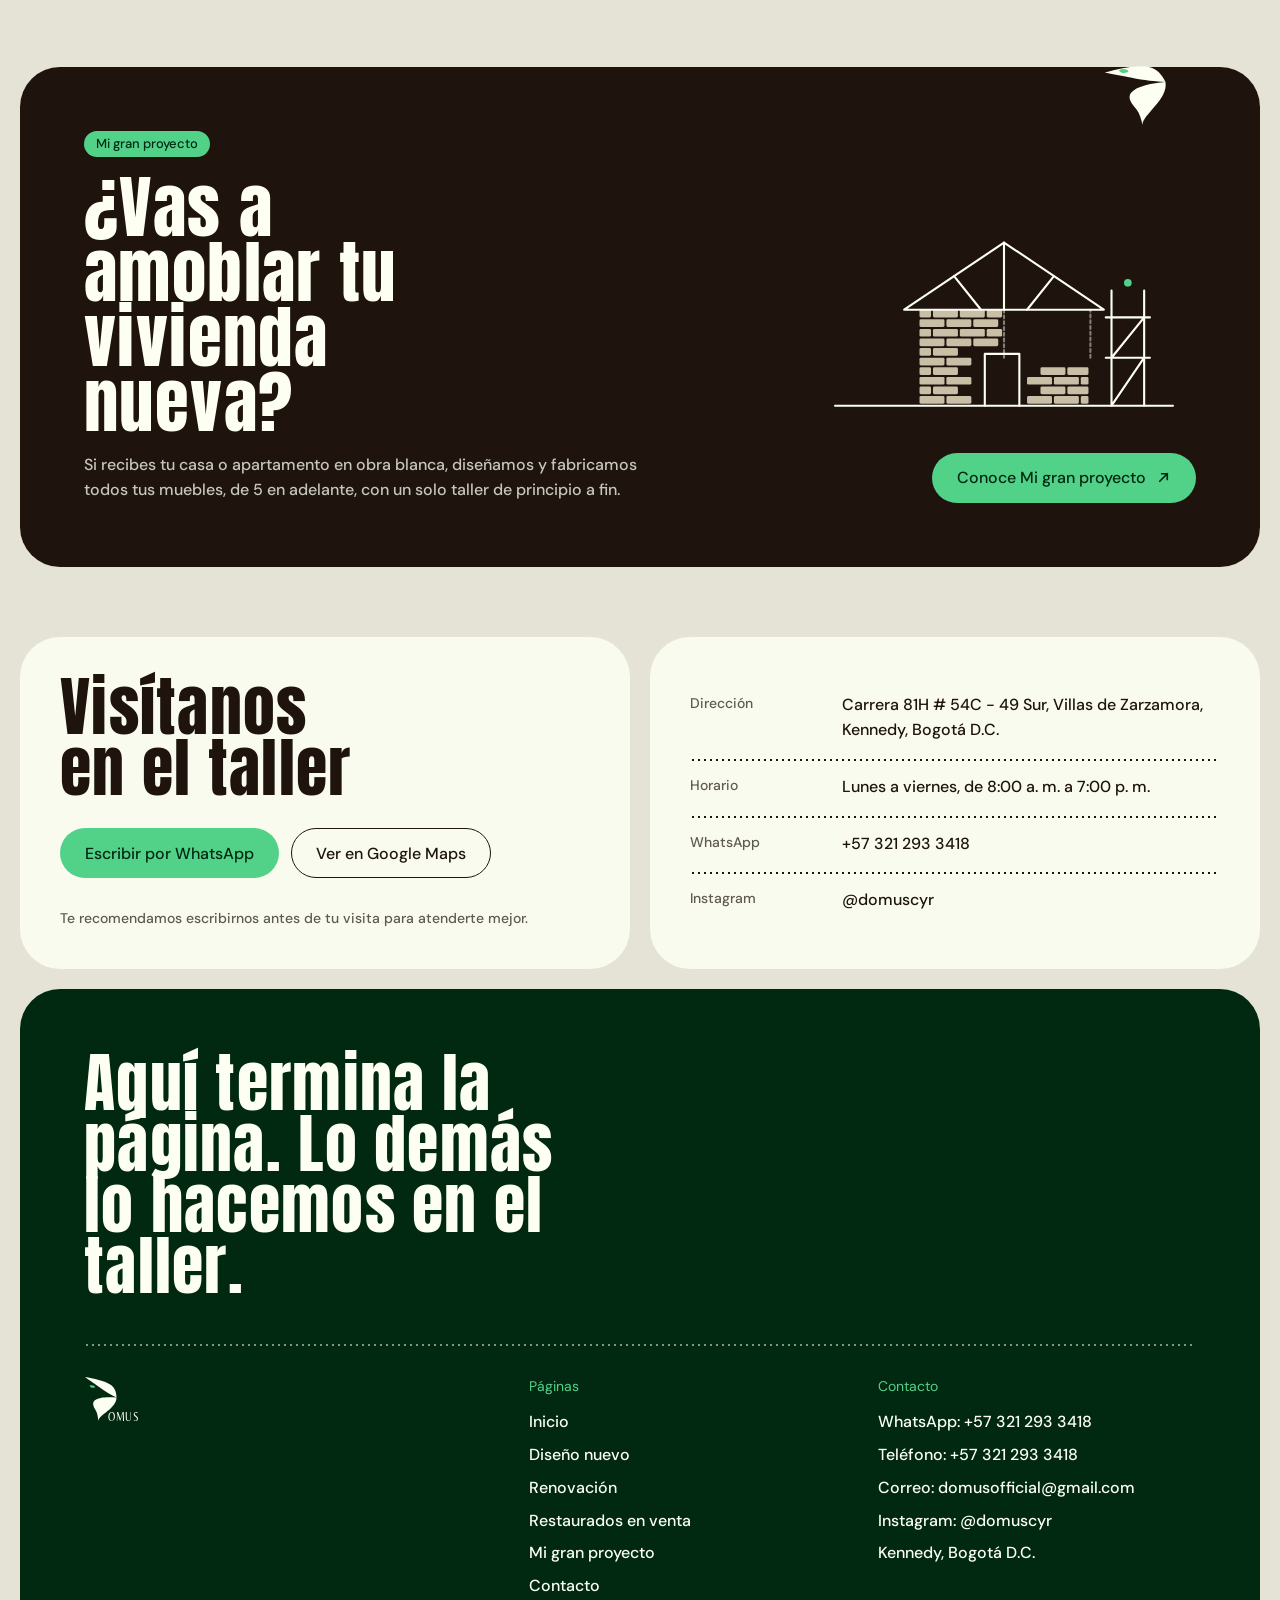
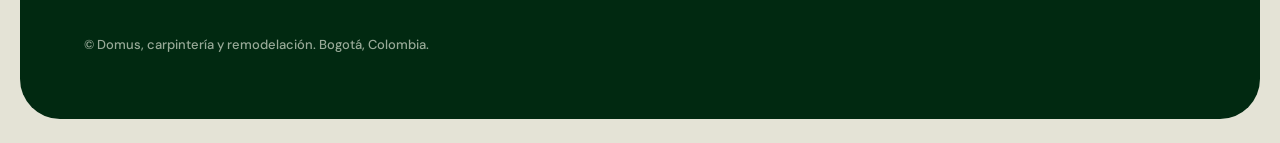
==== commit 1eb1f1a6: "Isotipos animados en las bandas: el ave del logo llega a posarse en cada escena Co-Authored-By: Clau" ====
--- a/index.html
+++ b/index.html
@@ -191,9 +191,19 @@
 </section>
 
 <section class="contenedor" style="padding-bottom: clamp(40px, 5.5vw, 80px)">
-<div class="banda">
+<div class="banda con-isotipo">
 <div><span class="etiqueta">Mi gran proyecto</span><h2>¿Vas a amoblar tu vivienda nueva?</h2><p>Si recibes tu casa o apartamento en obra blanca, diseñamos y fabricamos todos tus muebles, de 5 en adelante, con un solo taller de principio a fin.</p></div>
-<a class="boton boton-principal" href="gran-proyecto.html">Conoce Mi gran proyecto <svg class="flecha" viewBox="0 0 16 16" fill="none" stroke="currentColor" stroke-width="1.8" stroke-linecap="round" aria-hidden="true"><path d="M4 12L12 4M6 4h6v6"/></svg></a>
+<div class="banda-lado"><div class="isotipo" data-isotipo="obra"><svg viewBox="0 0 400 260" aria-hidden="true">
+<g class="relleno"><rect class="ladrillo" style="--i: 0" x="112" y="222" width="26" height="8" rx="1.5"/><rect class="ladrillo" style="--i: 1" x="140" y="222" width="26" height="8" rx="1.5"/><rect class="ladrillo" style="--i: 2" x="224" y="222" width="26" height="8" rx="1.5"/><rect class="ladrillo" style="--i: 3" x="252" y="222" width="26" height="8" rx="1.5"/><rect class="ladrillo" style="--i: 4" x="280" y="222" width="8" height="8" rx="1.5"/><rect class="ladrillo" style="--i: 5" x="112" y="212" width="12" height="8" rx="1.5"/><rect class="ladrillo" style="--i: 6" x="126" y="212" width="26" height="8" rx="1.5"/><rect class="ladrillo" style="--i: 7" x="238" y="212" width="26" height="8" rx="1.5"/><rect class="ladrillo" style="--i: 8" x="266" y="212" width="22" height="8" rx="1.5"/><rect class="ladrillo" style="--i: 9" x="112" y="202" width="26" height="8" rx="1.5"/><rect class="ladrillo" style="--i: 10" x="140" y="202" width="26" height="8" rx="1.5"/><rect class="ladrillo" style="--i: 11" x="224" y="202" width="26" height="8" rx="1.5"/><rect class="ladrillo" style="--i: 12" x="252" y="202" width="26" height="8" rx="1.5"/><rect class="ladrillo" style="--i: 13" x="280" y="202" width="8" height="8" rx="1.5"/><rect class="ladrillo" style="--i: 14" x="112" y="192" width="12" height="8" rx="1.5"/><rect class="ladrillo" style="--i: 15" x="126" y="192" width="26" height="8" rx="1.5"/><rect class="ladrillo" style="--i: 16" x="238" y="192" width="26" height="8" rx="1.5"/><rect class="ladrillo" style="--i: 17" x="266" y="192" width="22" height="8" rx="1.5"/><rect class="ladrillo" style="--i: 18" x="112" y="182" width="26" height="8" rx="1.5"/><rect class="ladrillo" style="--i: 19" x="140" y="182" width="26" height="8" rx="1.5"/><rect class="ladrillo" style="--i: 20" x="112" y="172" width="12" height="8" rx="1.5"/><rect class="ladrillo" style="--i: 21" x="126" y="172" width="26" height="8" rx="1.5"/><rect class="ladrillo" style="--i: 22" x="112" y="162" width="26" height="8" rx="1.5"/><rect class="ladrillo" style="--i: 23" x="140" y="162" width="26" height="8" rx="1.5"/><rect class="ladrillo" style="--i: 24" x="168" y="162" width="26" height="8" rx="1.5"/><rect class="ladrillo" style="--i: 25" x="112" y="152" width="12" height="8" rx="1.5"/><rect class="ladrillo" style="--i: 26" x="126" y="152" width="26" height="8" rx="1.5"/><rect class="ladrillo" style="--i: 27" x="154" y="152" width="26" height="8" rx="1.5"/><rect class="ladrillo" style="--i: 28" x="182" y="152" width="16" height="8" rx="1.5"/><rect class="ladrillo" style="--i: 29" x="112" y="142" width="26" height="8" rx="1.5"/><rect class="ladrillo" style="--i: 30" x="140" y="142" width="26" height="8" rx="1.5"/><rect class="ladrillo" style="--i: 31" x="168" y="142" width="26" height="8" rx="1.5"/><rect class="ladrillo" style="--i: 32" x="112" y="132" width="12" height="8" rx="1.5"/><rect class="ladrillo" style="--i: 33" x="126" y="132" width="26" height="8" rx="1.5"/><rect class="ladrillo" style="--i: 34" x="154" y="132" width="26" height="8" rx="1.5"/><rect class="ladrillo" style="--i: 35" x="182" y="132" width="16" height="8" rx="1.5"/></g>
+<path class="trazo" pathLength="1" d="M24 232H376"/>
+<path class="trazo punteado" pathLength="1" d="M200 132V182M290 182V132"/>
+<path class="trazo" pathLength="1" d="M96 132L200 62L304 132Z"/>
+<path class="trazo" pathLength="1" d="M200 62V132M148 97L176 132M252 97L224 132"/>
+<path class="trazo" pathLength="1" d="M180 232V178H216V232"/>
+<path class="trazo" pathLength="1" d="M312 232V112M346 232V112M306 182H352M306 140H352M312 182L346 140M312 232L346 182"/>
+<circle class="acento" cx="329" cy="104" r="4"/>
+<g class="ave" data-x="200" data-y="62" data-s="0.085" transform="translate(200 62) scale(0.085)"><g transform="translate(-392 -1055)"><path class="ave-cuerpo" d="M760 582 C600 568 405 568 322 640 C268 690 298 765 350 845 C382 905 392 985 392 1055 C405 930 760 800 760 582 Z"/><path class="ave-ala" d="M130 170 C300 200 520 240 650 330 C730 390 760 480 760 582 C660 530 525 455 405 365 C300 290 205 225 130 170 Z"/><path class="ave-ojo" d="M222 343 C262 326 322 337 337 377 C298 397 243 386 222 343 Z"/></g></g>
+</svg></div><a class="boton boton-principal" href="gran-proyecto.html">Conoce Mi gran proyecto <svg class="flecha" viewBox="0 0 16 16" fill="none" stroke="currentColor" stroke-width="1.8" stroke-linecap="round" aria-hidden="true"><path d="M4 12L12 4M6 4h6v6"/></svg></a></div>
 </div>
 </section>
 
@@ -255,6 +265,7 @@
 <script src="assets/sitio.js"></script>
 <script src="assets/trama.js"></script>
 <script src="assets/movimiento.js"></script>
+<script src="assets/isotipos.js"></script>
 <script src="assets/domus3d.js"></script>
 <script src="assets/escenas3d.js"></script>
 <script src="assets/secciones.js"></script>
--- a/assets/estilos.css
+++ b/assets/estilos.css
@@ -551,3 +551,37 @@
   .escena-modular { position: relative; top: 0; aspect-ratio: auto; height: min(30vh, 230px); max-height: none; border-radius: 22px; }
   .escena-modular .pista { left: 14px; bottom: 12px; }
 }
+
+/* Isotipos de las bandas: escena de línea y el ave del logo que llega a posarse */
+.banda.con-isotipo .banda-lado { display: flex; flex-direction: column; align-items: flex-end; justify-content: flex-end; gap: 20px; align-self: stretch; }
+.isotipo { width: clamp(260px, 30vw, 420px); }
+.isotipo svg { display: block; width: 100%; height: auto; overflow: visible; }
+.isotipo .trazo { fill: none; stroke: var(--crema); stroke-width: 2.2; stroke-linecap: round; stroke-linejoin: round; }
+.isotipo .punteado { stroke-dasharray: .03 .03; opacity: .45; }
+.isotipo .cajon { stroke: var(--arena); }
+.isotipo .ladrillo { fill: var(--arena); opacity: .85; }
+.isotipo .madera { fill: rgba(227, 205, 176, .16); }
+.isotipo .madera.menta { fill: rgba(82, 210, 137, .2); }
+.isotipo .acento, .isotipo .destello { fill: var(--menta); }
+.isotipo .destello { transform-box: fill-box; transform-origin: center; }
+.isotipo .ave-cuerpo, .isotipo .ave-ala { fill: var(--crema); }
+.isotipo .ave-ojo { fill: var(--menta); transform-box: fill-box; transform-origin: center; }
+/* Antes de verse (solo con JavaScript): líneas sin dibujar, ladrillos arriba y el ave fuera */
+.isotipo.espera .trazo:not(.punteado) { stroke-dasharray: 1; stroke-dashoffset: 1; }
+.isotipo.espera .punteado, .isotipo.espera .acento { opacity: 0; }
+.isotipo.espera .ladrillo { opacity: 0; transform: translateY(-8px); }
+.isotipo.espera .destello { opacity: 0; transform: scale(0); }
+.isotipo.espera .ave { visibility: hidden; }
+.isotipo.vivo .trazo:not(.punteado) { stroke-dashoffset: 0; transition: stroke-dashoffset .9s var(--curva); }
+.isotipo.vivo .punteado { opacity: .45; transition: opacity .6s .5s; }
+.isotipo.vivo .acento { opacity: 1; transition: opacity .4s .7s; }
+.isotipo.vivo .ladrillo { opacity: .85; transform: none; transition: opacity .2s, transform .35s var(--rebote); transition-delay: calc(var(--i) * 14ms); }
+.isotipo.posado .destello { animation: destello 1.1s var(--curva) both; }
+.isotipo.posado .destello:nth-child(2) { animation-delay: .15s; }
+.isotipo.posado .destello:nth-child(3) { animation-delay: .3s; }
+.isotipo.posado .destello:nth-child(4) { animation-delay: .45s; }
+@keyframes destello { 0% { opacity: 0; transform: scale(0) rotate(0deg); } 55% { opacity: 1; transform: scale(1.35) rotate(45deg); } 100% { opacity: 1; transform: scale(1) rotate(90deg); } }
+@media (max-width: 920px) {
+  .banda.con-isotipo .banda-lado { align-items: stretch; }
+  .isotipo { width: min(100%, 360px); align-self: center; }
+}
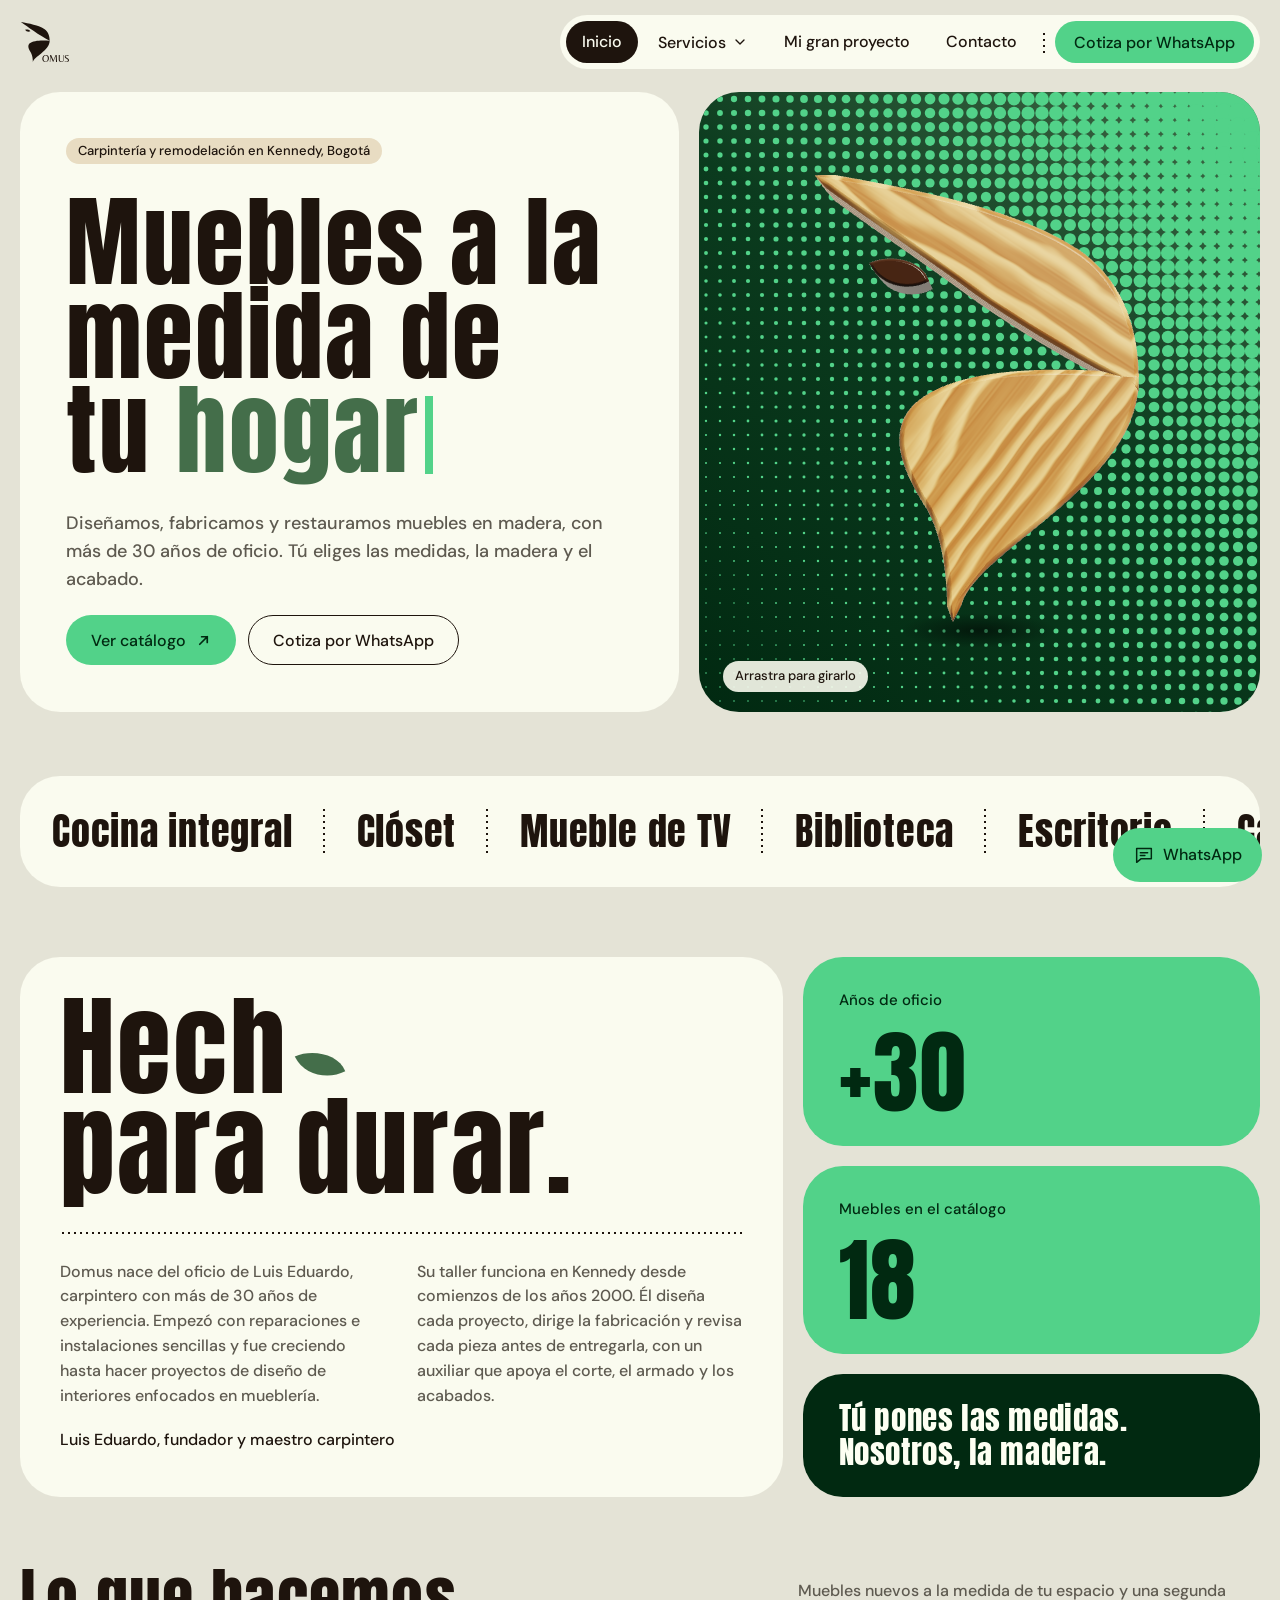
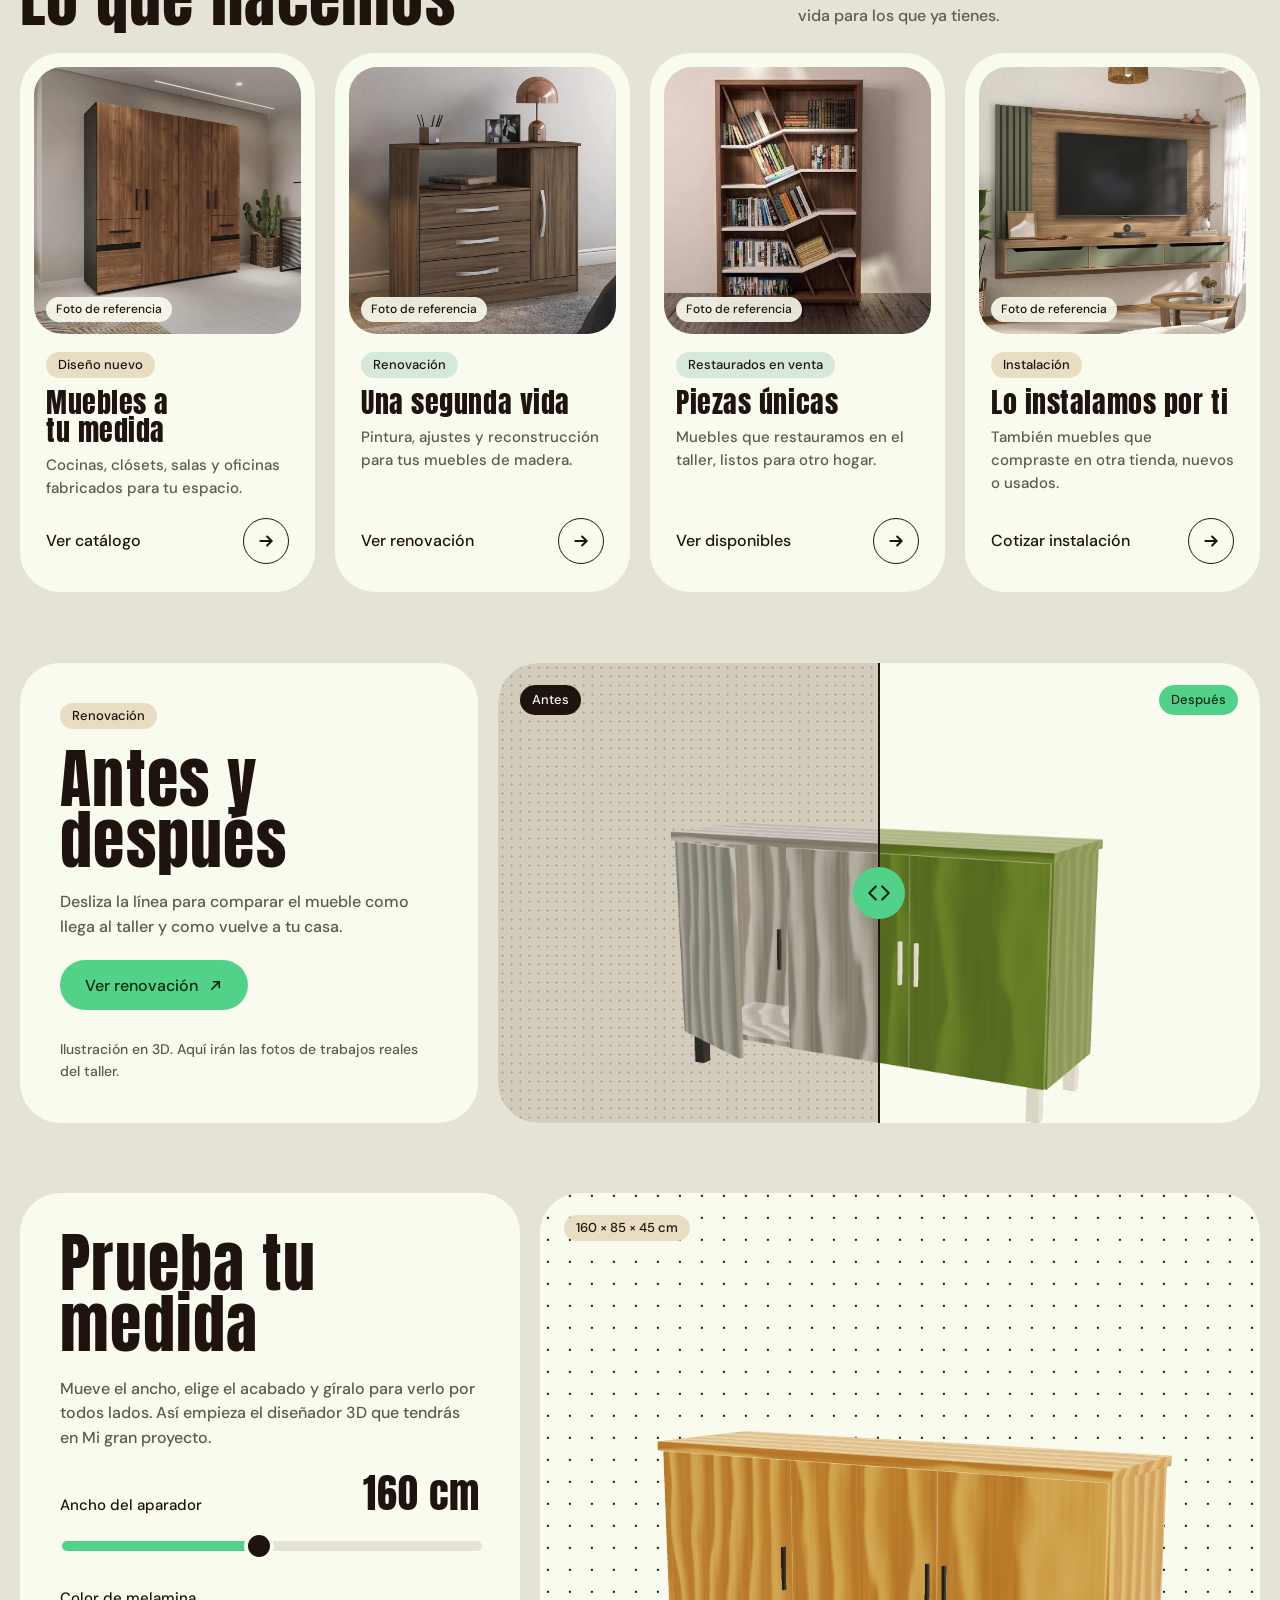
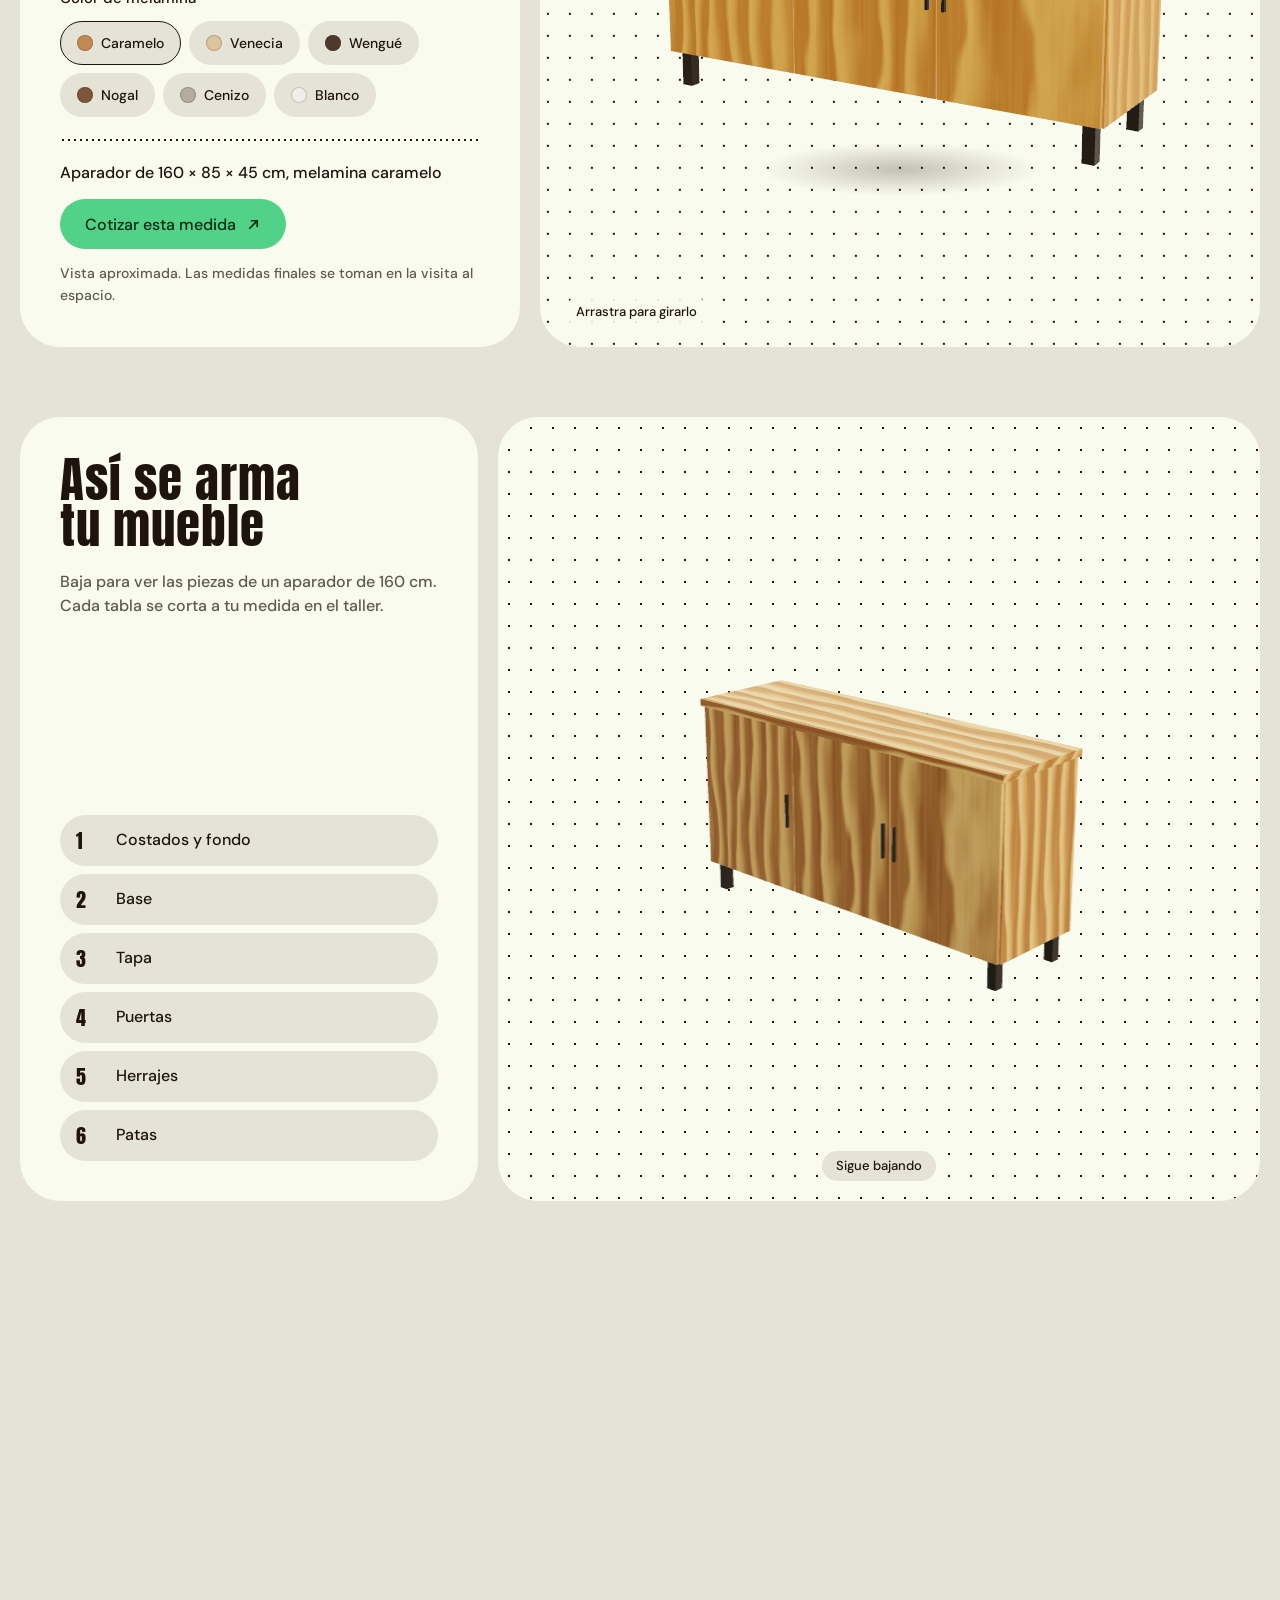
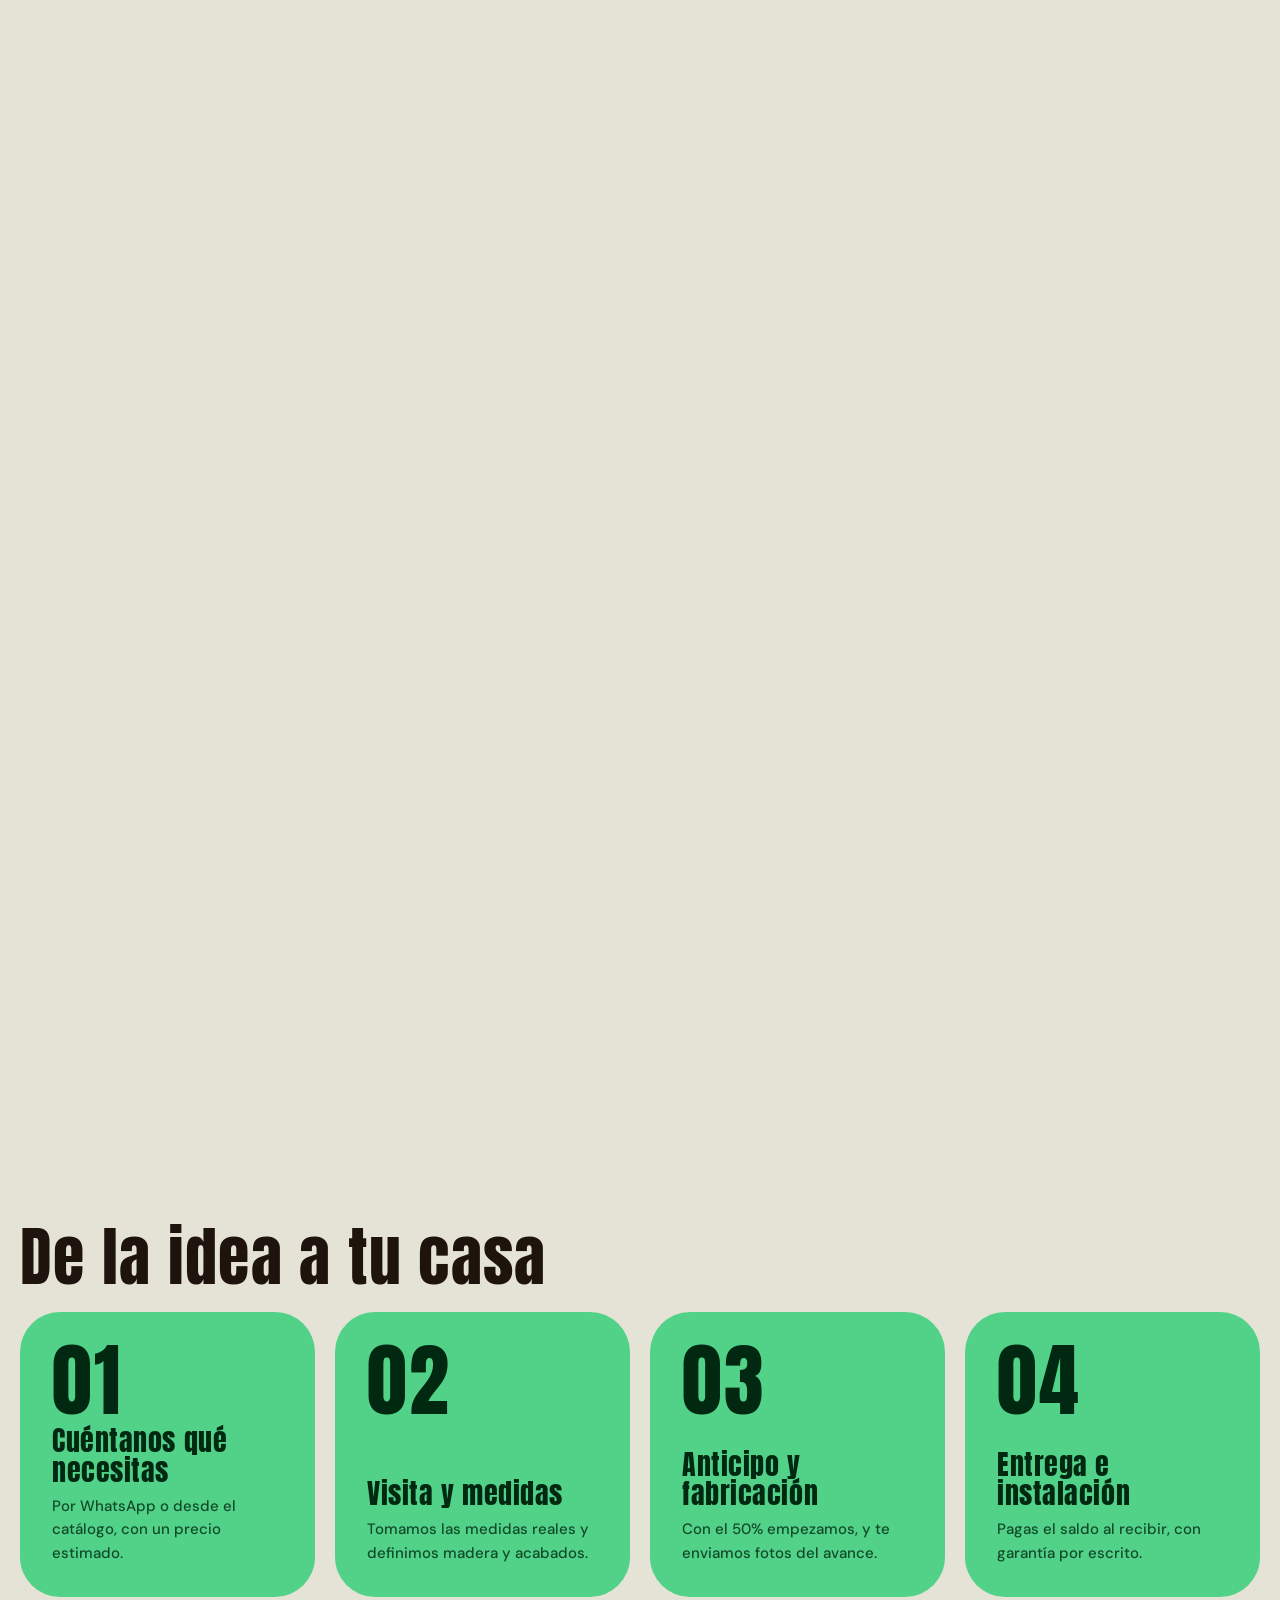
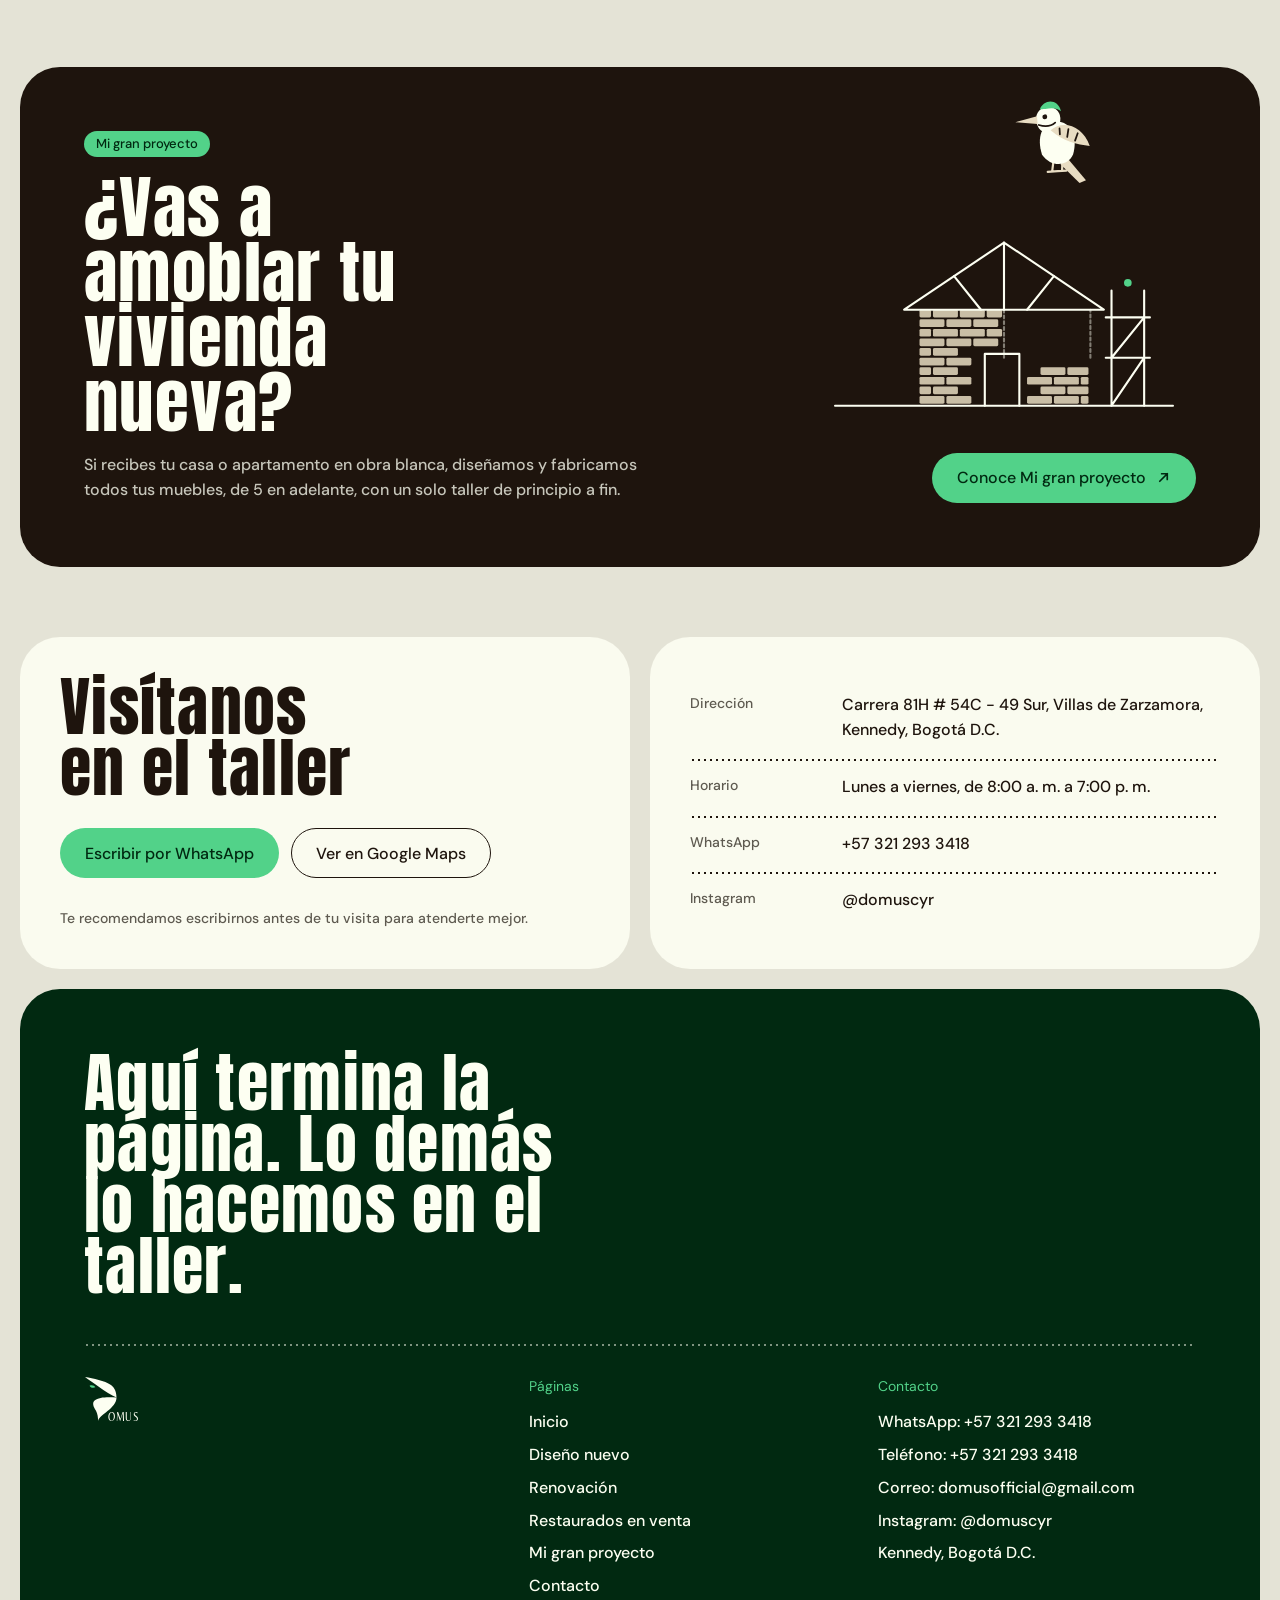
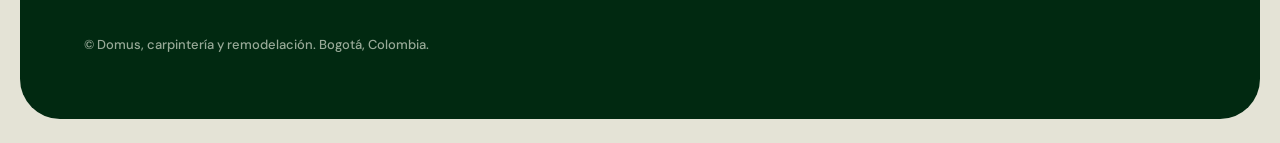
==== commit 05862bfd: "Isotipos: pájaro carpintero en lugar del ave del logo Co-Authored-By: Claude Opus 5.5 <noreply@anthr" ====
--- a/index.html
+++ b/index.html
@@ -202,7 +202,7 @@
 <path class="trazo" pathLength="1" d="M180 232V178H216V232"/>
 <path class="trazo" pathLength="1" d="M312 232V112M346 232V112M306 182H352M306 140H352M312 182L346 140M312 232L346 182"/>
 <circle class="acento" cx="329" cy="104" r="4"/>
-<g class="ave" data-x="200" data-y="62" data-s="0.085" transform="translate(200 62) scale(0.085)"><g transform="translate(-392 -1055)"><path class="ave-cuerpo" d="M760 582 C600 568 405 568 322 640 C268 690 298 765 350 845 C382 905 392 985 392 1055 C405 930 760 800 760 582 Z"/><path class="ave-ala" d="M130 170 C300 200 520 240 650 330 C730 390 760 480 760 582 C660 530 525 455 405 365 C300 290 205 225 130 170 Z"/><path class="ave-ojo" d="M222 343 C262 326 322 337 337 377 C298 397 243 386 222 343 Z"/></g></g>
+<g class="ave" data-x="200" data-y="62" data-s="1.15" data-pivote="3 -36" transform="translate(200 62) scale(1.15)"><path class="ave-patas" d="M2 -10L0 0M-4 0H5M10 -9L9 0M5 0H13"/><path class="ave-cola" d="M14 -12L30 10L24 12L8 -6Z"/><path class="ave-cuerpo" d="M-8 -16C-12 -32 -6 -44 6 -45C20 -45 26 -30 20 -14C15 -4 0 -3 -8 -16Z"/><path class="ave-cuerpo" d="M-11 -48A11 11 0 1 1 11 -48C11 -40 4 -36 -2 -36C-8 -36 -11 -42 -11 -48Z"/><path class="ave-cresta" d="M-7 -57C-3 -66 10 -66 12 -54C9 -57 4 -58 -2 -57C-4 -57 -6 -57 -7 -57Z"/><path class="ave-pico" d="M-10 -51L-30 -47L-10 -44Z"/><path class="ave-linea" d="M-9 -43C-4 -41 2 -41 6 -44"/><circle class="ave-ojo" cx="-3" cy="-50" r="2.2"/><g class="ave-ala"><path class="ave-ala-fondo" d="M2 -38C16 -42 30 -30 28 -10C18 -16 8 -24 2 -38Z"/><path class="ave-linea" d="M10 -36L8 -31M17 -32L13 -26M23 -25L18 -20"/></g></g>
 </svg></div><a class="boton boton-principal" href="gran-proyecto.html">Conoce Mi gran proyecto <svg class="flecha" viewBox="0 0 16 16" fill="none" stroke="currentColor" stroke-width="1.8" stroke-linecap="round" aria-hidden="true"><path d="M4 12L12 4M6 4h6v6"/></svg></a></div>
 </div>
 </section>
--- a/assets/estilos.css
+++ b/assets/estilos.css
@@ -552,7 +552,7 @@
   .escena-modular .pista { left: 14px; bottom: 12px; }
 }
 
-/* Isotipos de las bandas: escena de línea y el ave del logo que llega a posarse */
+/* Isotipos de las bandas: escena de línea y un pájaro carpintero que llega a posarse */
 .banda.con-isotipo .banda-lado { display: flex; flex-direction: column; align-items: flex-end; justify-content: flex-end; gap: 20px; align-self: stretch; }
 .isotipo { width: clamp(260px, 30vw, 420px); }
 .isotipo svg { display: block; width: 100%; height: auto; overflow: visible; }
@@ -564,8 +564,13 @@
 .isotipo .madera.menta { fill: rgba(82, 210, 137, .2); }
 .isotipo .acento, .isotipo .destello { fill: var(--menta); }
 .isotipo .destello { transform-box: fill-box; transform-origin: center; }
-.isotipo .ave-cuerpo, .isotipo .ave-ala { fill: var(--crema); }
-.isotipo .ave-ojo { fill: var(--menta); transform-box: fill-box; transform-origin: center; }
+.isotipo .ave-cuerpo { fill: var(--crema); }
+.isotipo .ave-ala-fondo, .isotipo .ave-cola { fill: var(--arena); }
+.isotipo .ave-pico { fill: var(--arena); }
+.isotipo .ave-cresta { fill: var(--menta); }
+.isotipo .ave-linea { fill: none; stroke: var(--tinta); stroke-width: 1.6; stroke-linecap: round; }
+.isotipo .ave-patas { fill: none; stroke: var(--arena); stroke-width: 2; stroke-linecap: round; }
+.isotipo .ave-ojo { fill: var(--tinta); transform-box: fill-box; transform-origin: center; }
 /* Antes de verse (solo con JavaScript): líneas sin dibujar, ladrillos arriba y el ave fuera */
 .isotipo.espera .trazo:not(.punteado) { stroke-dasharray: 1; stroke-dashoffset: 1; }
 .isotipo.espera .punteado, .isotipo.espera .acento { opacity: 0; }
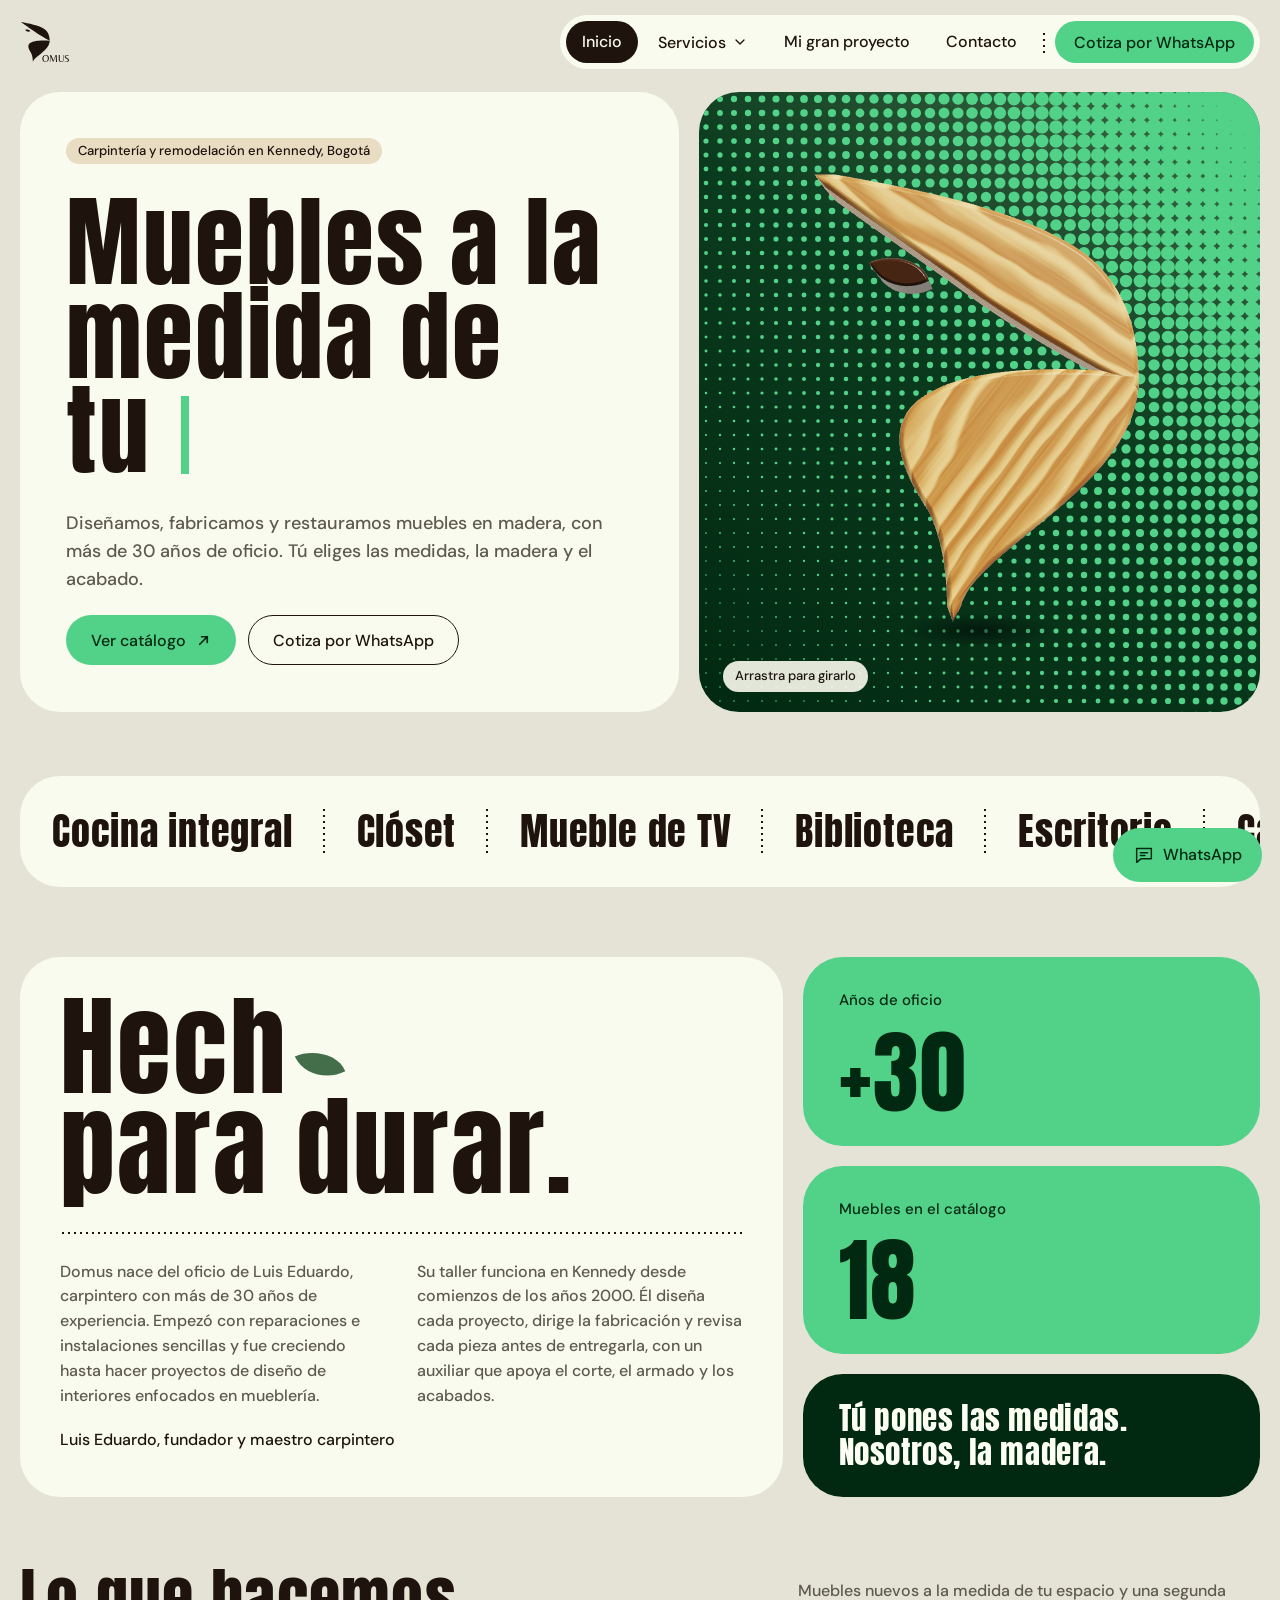
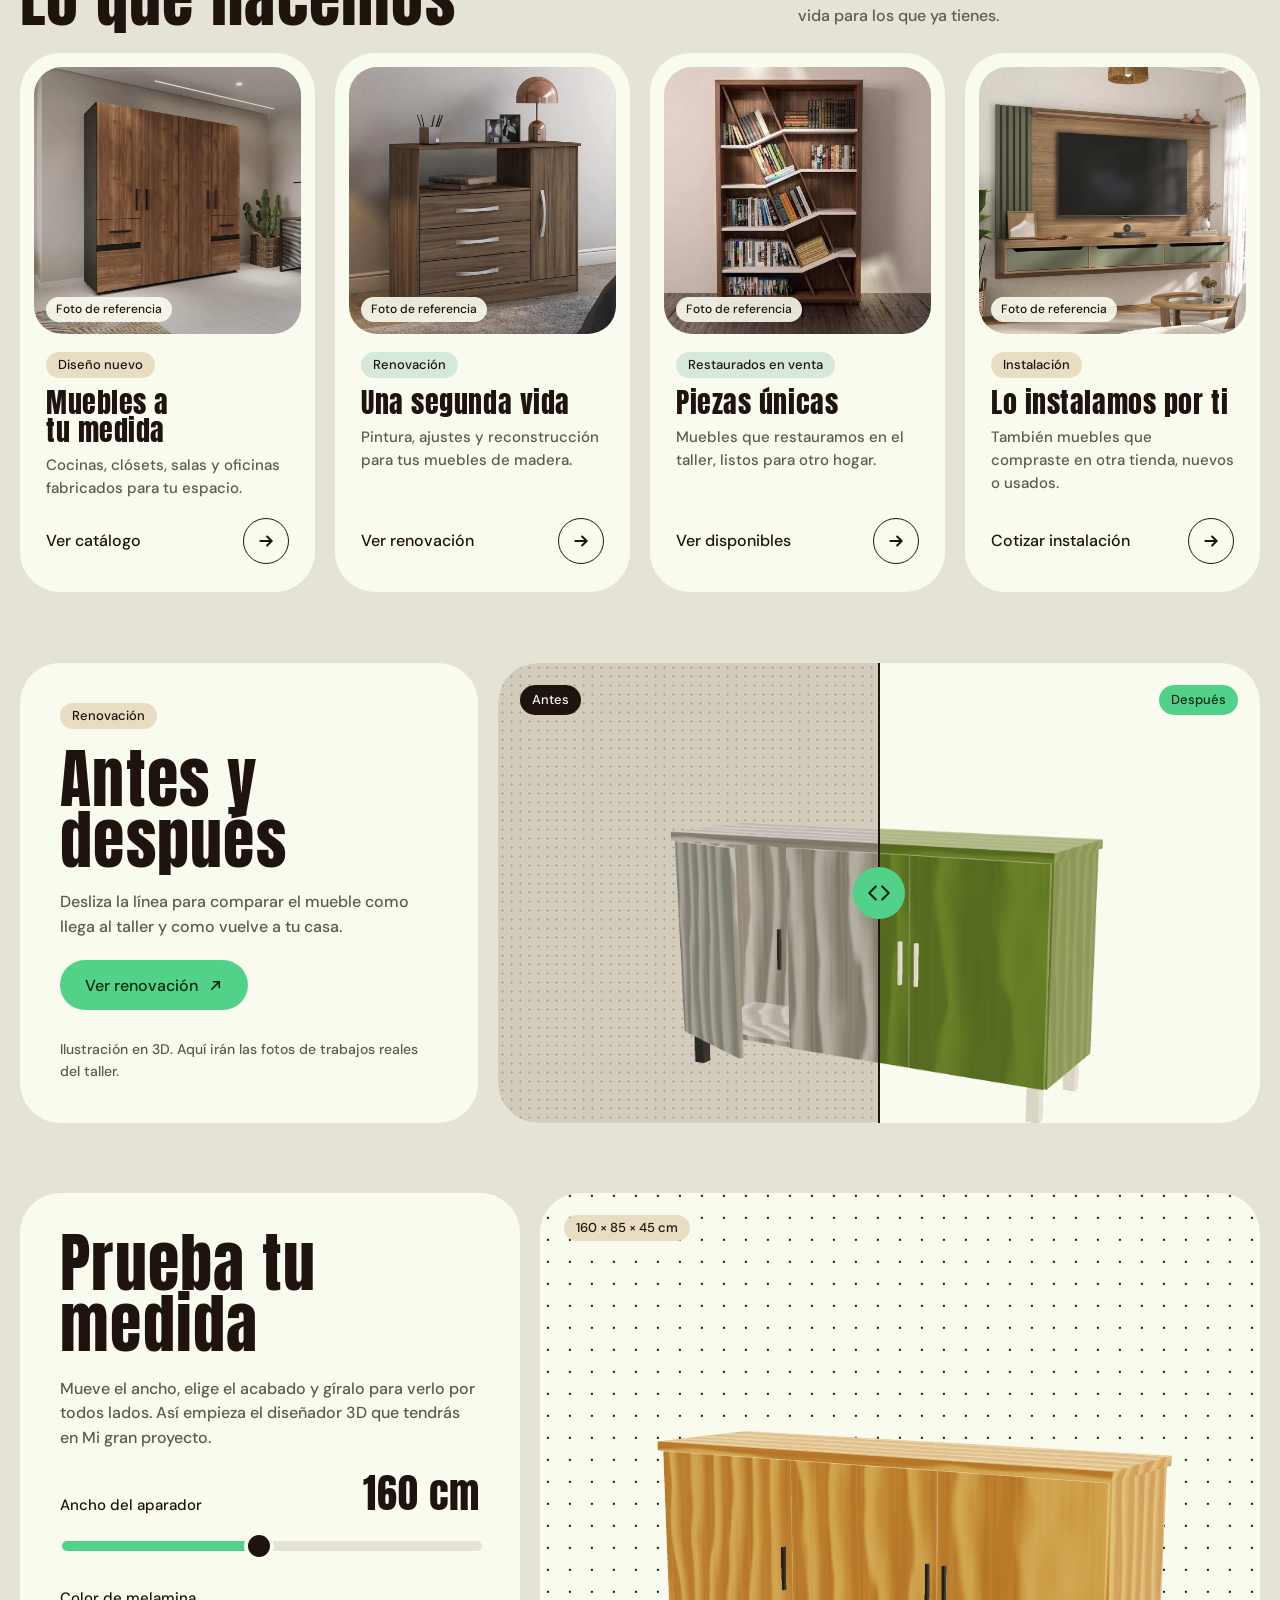
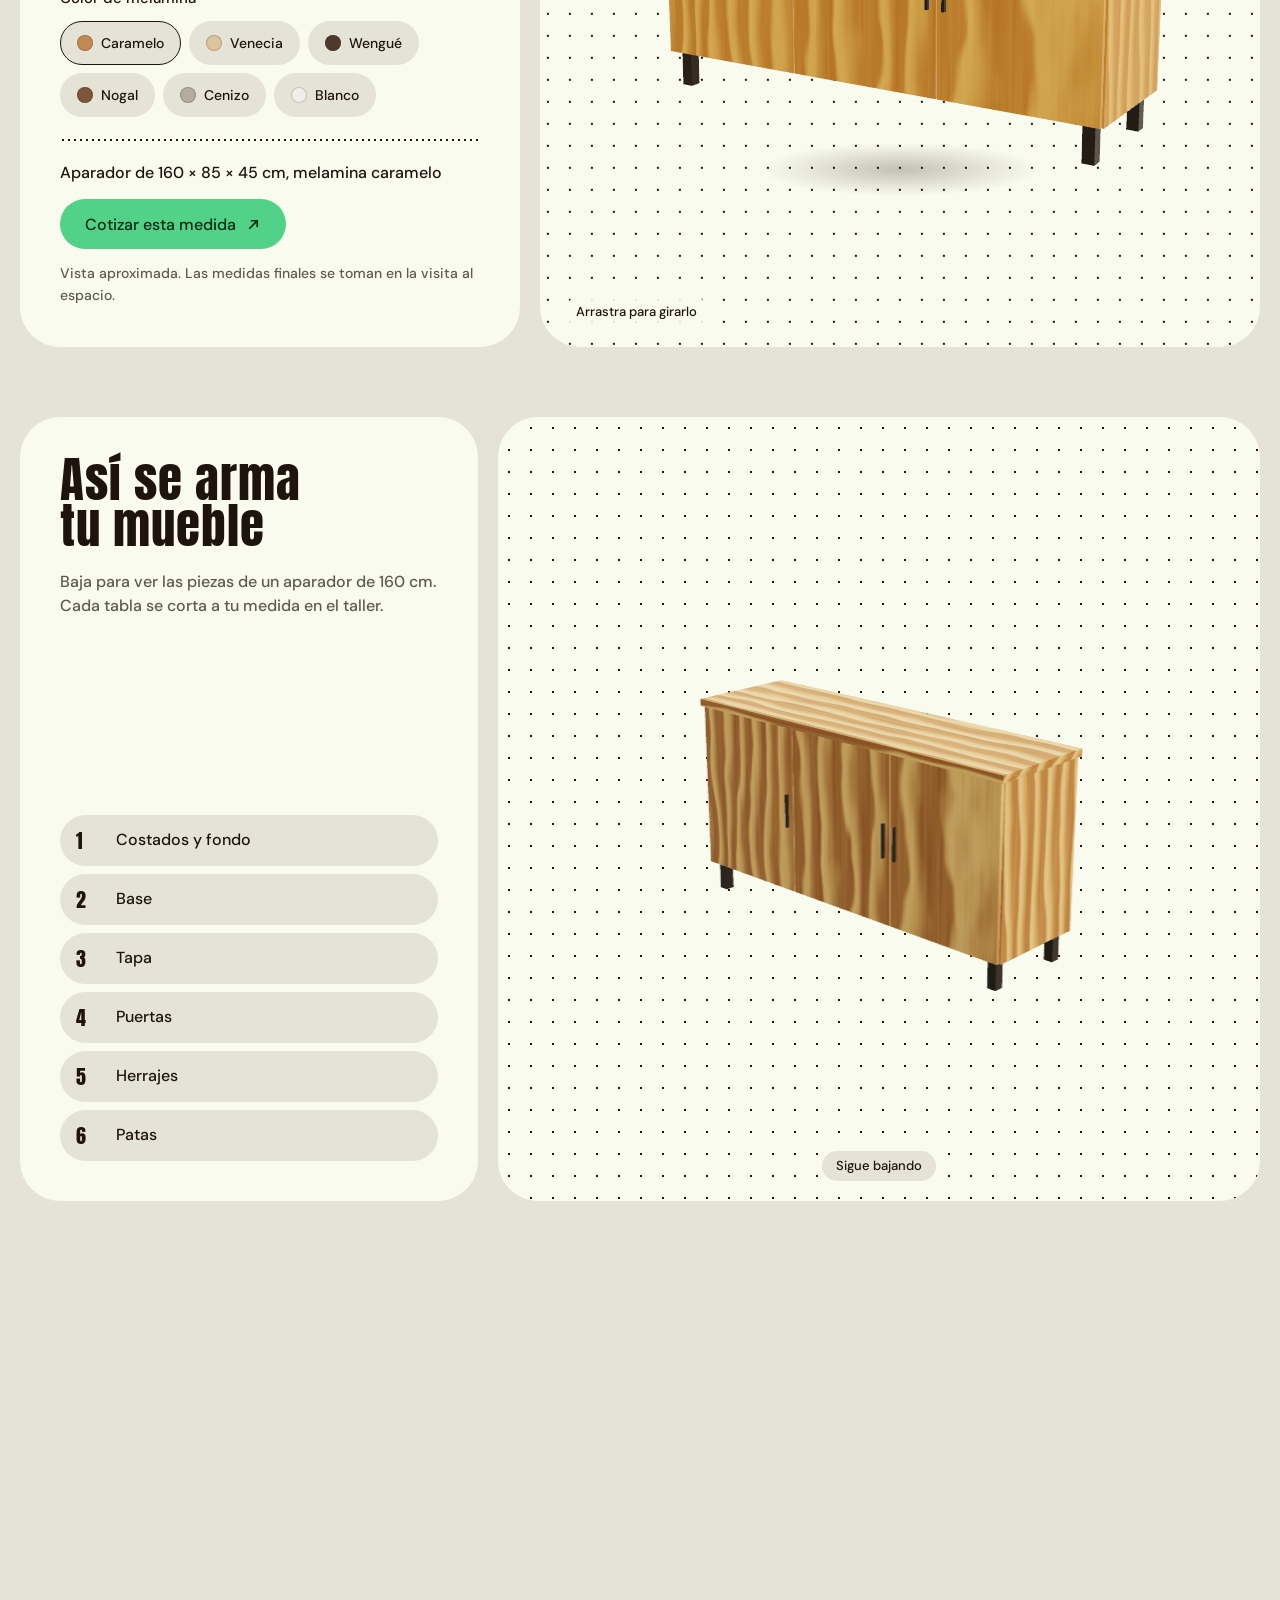
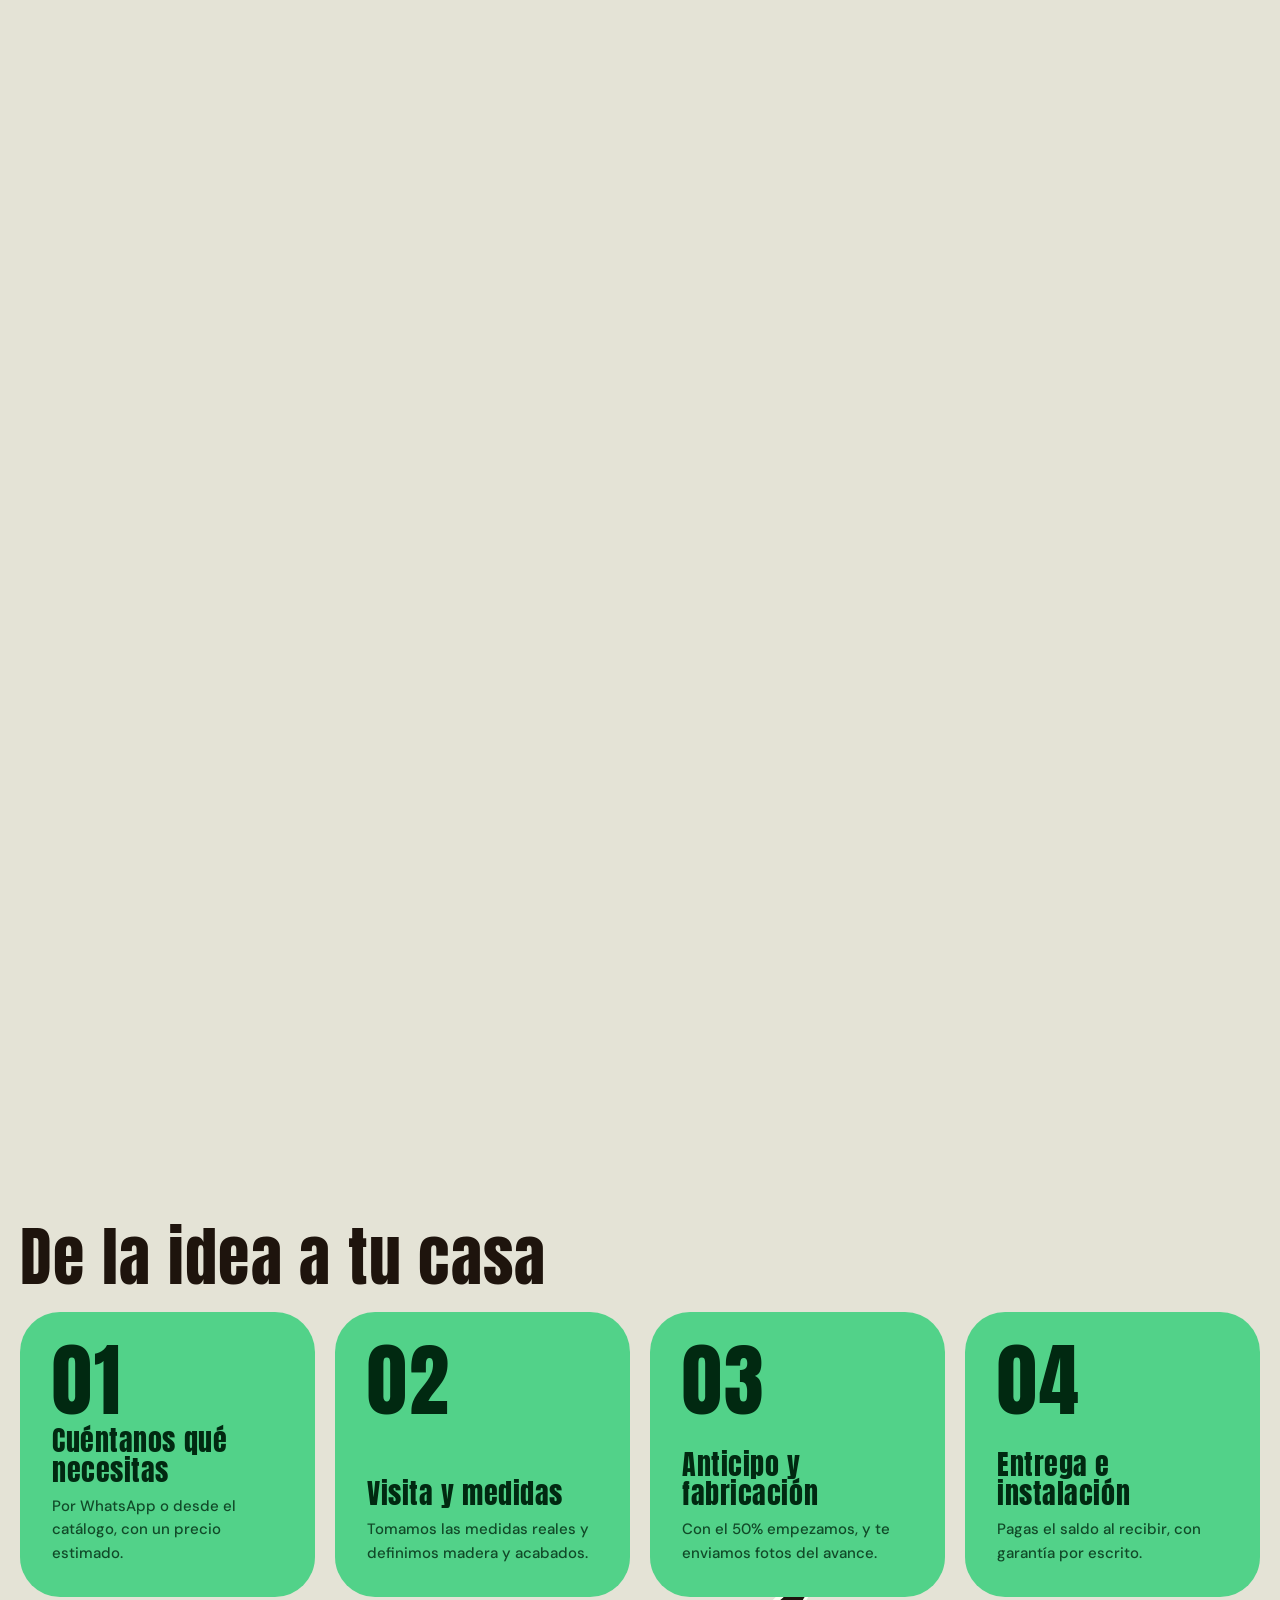
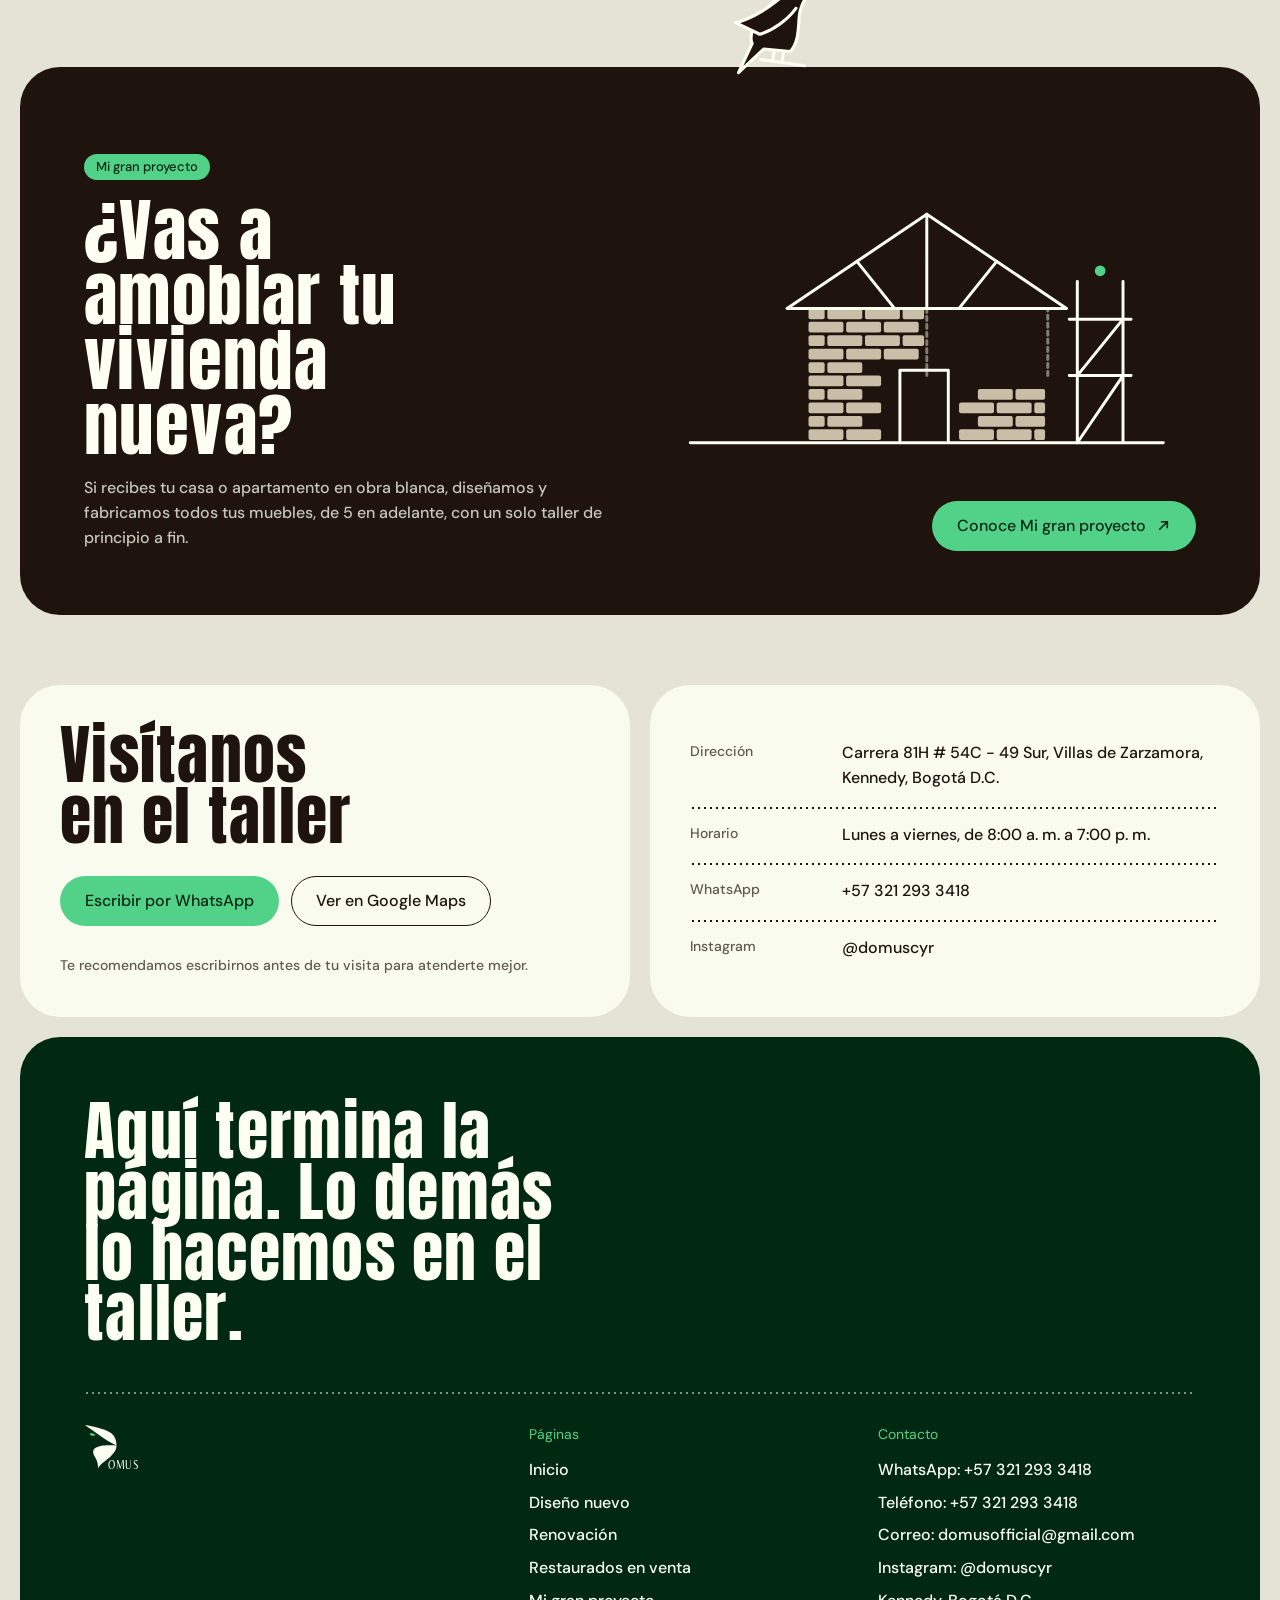
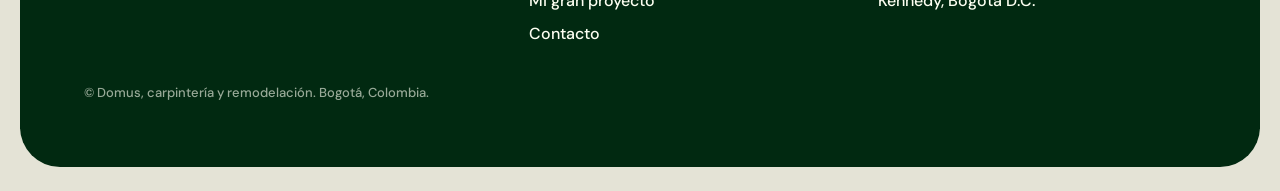
==== commit d11a446e: "Isotipos: pájaro carpintero de línea simple y escenas más grandes Co-Authored-By: Claude Opus 5.5 <n" ====
--- a/index.html
+++ b/index.html
@@ -202,7 +202,7 @@
 <path class="trazo" pathLength="1" d="M180 232V178H216V232"/>
 <path class="trazo" pathLength="1" d="M312 232V112M346 232V112M306 182H352M306 140H352M312 182L346 140M312 232L346 182"/>
 <circle class="acento" cx="329" cy="104" r="4"/>
-<g class="ave" data-x="200" data-y="62" data-s="1.15" data-pivote="3 -36" transform="translate(200 62) scale(1.15)"><path class="ave-patas" d="M2 -10L0 0M-4 0H5M10 -9L9 0M5 0H13"/><path class="ave-cola" d="M14 -12L30 10L24 12L8 -6Z"/><path class="ave-cuerpo" d="M-8 -16C-12 -32 -6 -44 6 -45C20 -45 26 -30 20 -14C15 -4 0 -3 -8 -16Z"/><path class="ave-cuerpo" d="M-11 -48A11 11 0 1 1 11 -48C11 -40 4 -36 -2 -36C-8 -36 -11 -42 -11 -48Z"/><path class="ave-cresta" d="M-7 -57C-3 -66 10 -66 12 -54C9 -57 4 -58 -2 -57C-4 -57 -6 -57 -7 -57Z"/><path class="ave-pico" d="M-10 -51L-30 -47L-10 -44Z"/><path class="ave-linea" d="M-9 -43C-4 -41 2 -41 6 -44"/><circle class="ave-ojo" cx="-3" cy="-50" r="2.2"/><g class="ave-ala"><path class="ave-ala-fondo" d="M2 -38C16 -42 30 -30 28 -10C18 -16 8 -24 2 -38Z"/><path class="ave-linea" d="M10 -36L8 -31M17 -32L13 -26M23 -25L18 -20"/></g></g>
+<g class="ave" data-x="200" data-y="62" data-s="0.5" data-pivote="138 96" transform="translate(200 62) scale(0.5)"><g transform="translate(-130 -190)"><path class="ave-cuerpo" d="M126 62C122 48 124 36 130 28C134 36 142 40 150 40C162 40 170 48 170 58L204 66L168 74C158 90 152 104 154 124C156 146 156 160 148 172L108 174L76 214L90 168C78 150 104 112 120 92C126 82 128 72 126 62Z"/><path class="ave-patas" d="M106 190H172M124 176V190M138 176V190"/><path class="ave-ala" d="M128 86C118 116 96 148 78 162L118 162C134 148 146 124 150 104"/><circle class="ave-ojo" cx="152" cy="54" r="3.6"/></g></g>
 </svg></div><a class="boton boton-principal" href="gran-proyecto.html">Conoce Mi gran proyecto <svg class="flecha" viewBox="0 0 16 16" fill="none" stroke="currentColor" stroke-width="1.8" stroke-linecap="round" aria-hidden="true"><path d="M4 12L12 4M6 4h6v6"/></svg></a></div>
 </div>
 </section>
--- a/assets/estilos.css
+++ b/assets/estilos.css
@@ -554,7 +554,7 @@
 
 /* Isotipos de las bandas: escena de línea y un pájaro carpintero que llega a posarse */
 .banda.con-isotipo .banda-lado { display: flex; flex-direction: column; align-items: flex-end; justify-content: flex-end; gap: 20px; align-self: stretch; }
-.isotipo { width: clamp(260px, 30vw, 420px); }
+.isotipo { width: clamp(300px, 42vw, 580px); }
 .isotipo svg { display: block; width: 100%; height: auto; overflow: visible; }
 .isotipo .trazo { fill: none; stroke: var(--crema); stroke-width: 2.2; stroke-linecap: round; stroke-linejoin: round; }
 .isotipo .punteado { stroke-dasharray: .03 .03; opacity: .45; }
@@ -564,13 +564,9 @@
 .isotipo .madera.menta { fill: rgba(82, 210, 137, .2); }
 .isotipo .acento, .isotipo .destello { fill: var(--menta); }
 .isotipo .destello { transform-box: fill-box; transform-origin: center; }
-.isotipo .ave-cuerpo { fill: var(--crema); }
-.isotipo .ave-ala-fondo, .isotipo .ave-cola { fill: var(--arena); }
-.isotipo .ave-pico { fill: var(--arena); }
-.isotipo .ave-cresta { fill: var(--menta); }
-.isotipo .ave-linea { fill: none; stroke: var(--tinta); stroke-width: 1.6; stroke-linecap: round; }
-.isotipo .ave-patas { fill: none; stroke: var(--arena); stroke-width: 2; stroke-linecap: round; }
-.isotipo .ave-ojo { fill: var(--tinta); transform-box: fill-box; transform-origin: center; }
+.isotipo .ave-cuerpo, .isotipo .ave-ala { fill: var(--tinta); stroke: var(--crema); stroke-width: 4.6; stroke-linejoin: round; stroke-linecap: round; }
+.isotipo .ave-patas { fill: none; stroke: var(--crema); stroke-width: 4.6; stroke-linecap: round; }
+.isotipo .ave-ojo { fill: var(--crema); transform-box: fill-box; transform-origin: center; }
 /* Antes de verse (solo con JavaScript): líneas sin dibujar, ladrillos arriba y el ave fuera */
 .isotipo.espera .trazo:not(.punteado) { stroke-dasharray: 1; stroke-dashoffset: 1; }
 .isotipo.espera .punteado, .isotipo.espera .acento { opacity: 0; }
@@ -588,5 +584,5 @@
 @keyframes destello { 0% { opacity: 0; transform: scale(0) rotate(0deg); } 55% { opacity: 1; transform: scale(1.35) rotate(45deg); } 100% { opacity: 1; transform: scale(1) rotate(90deg); } }
 @media (max-width: 920px) {
   .banda.con-isotipo .banda-lado { align-items: stretch; }
-  .isotipo { width: min(100%, 360px); align-self: center; }
-}
+  .isotipo { width: min(100%, 440px); align-self: center; }
+}
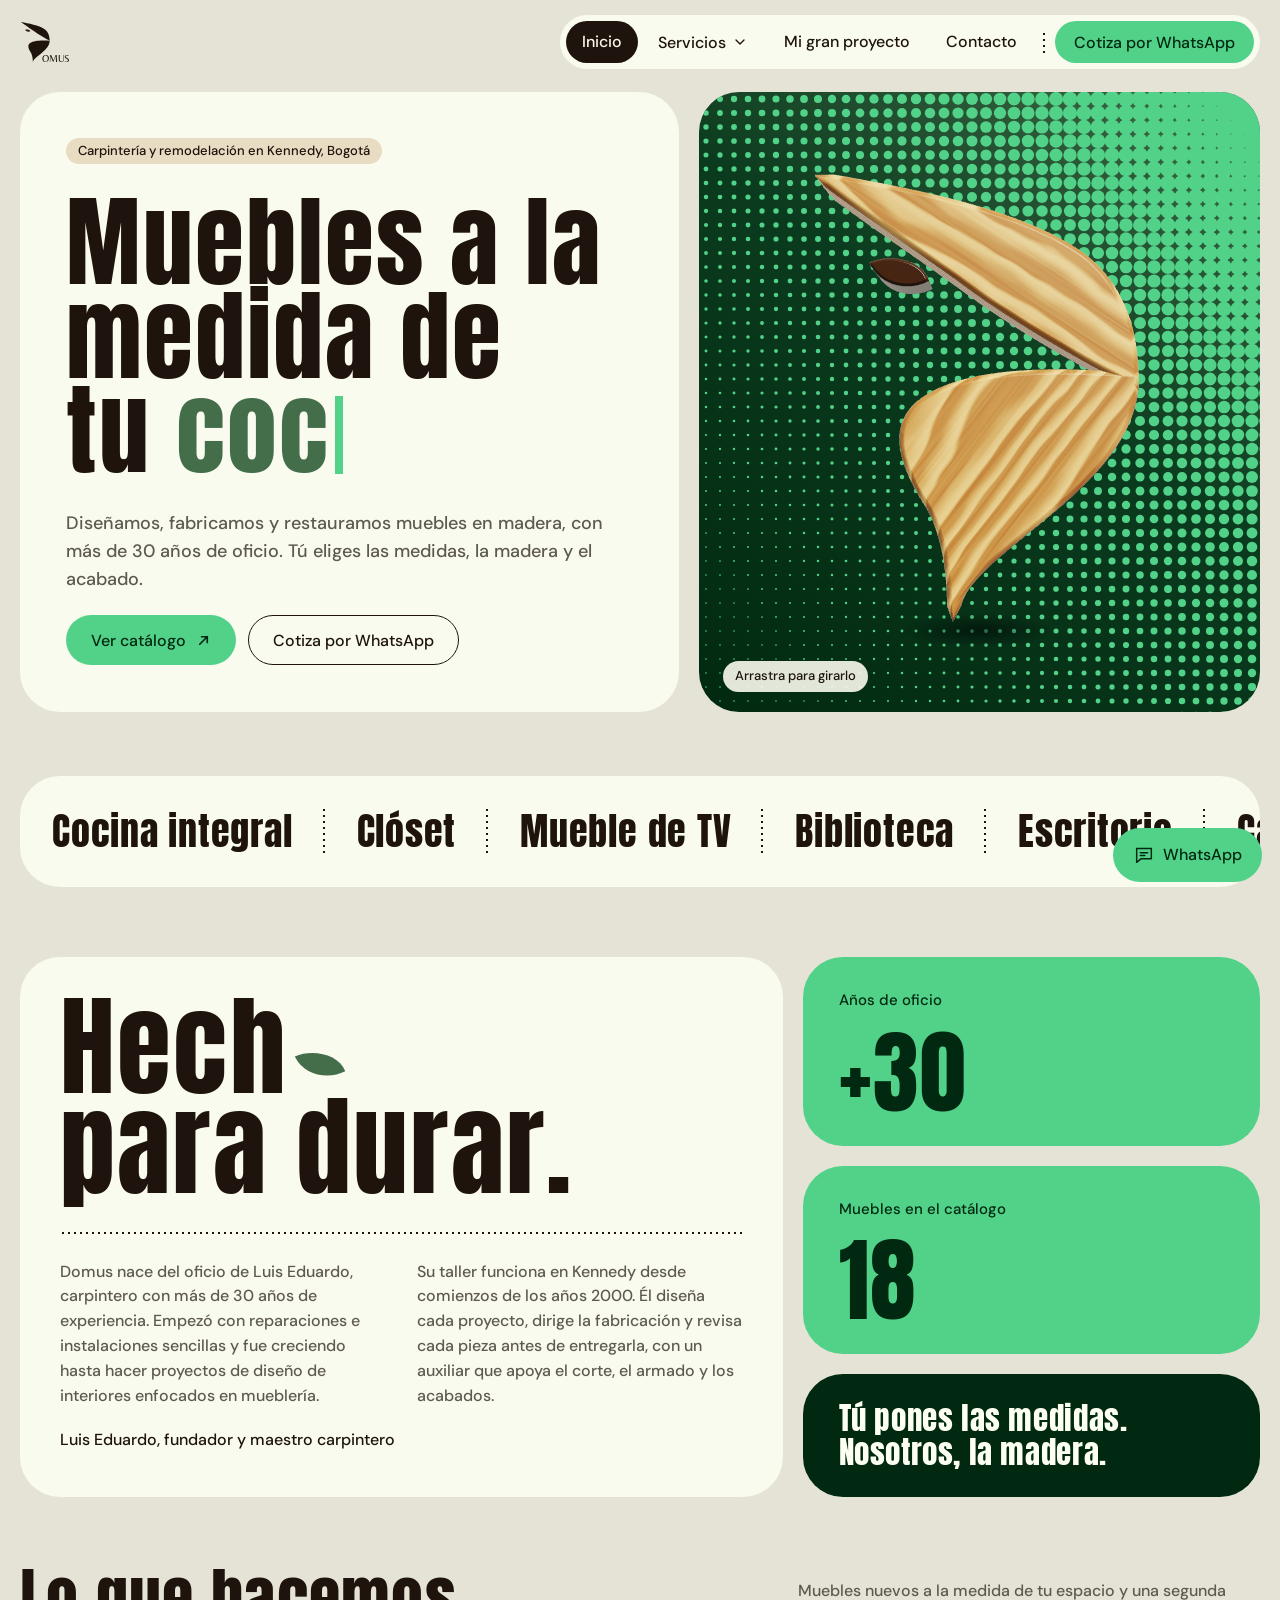
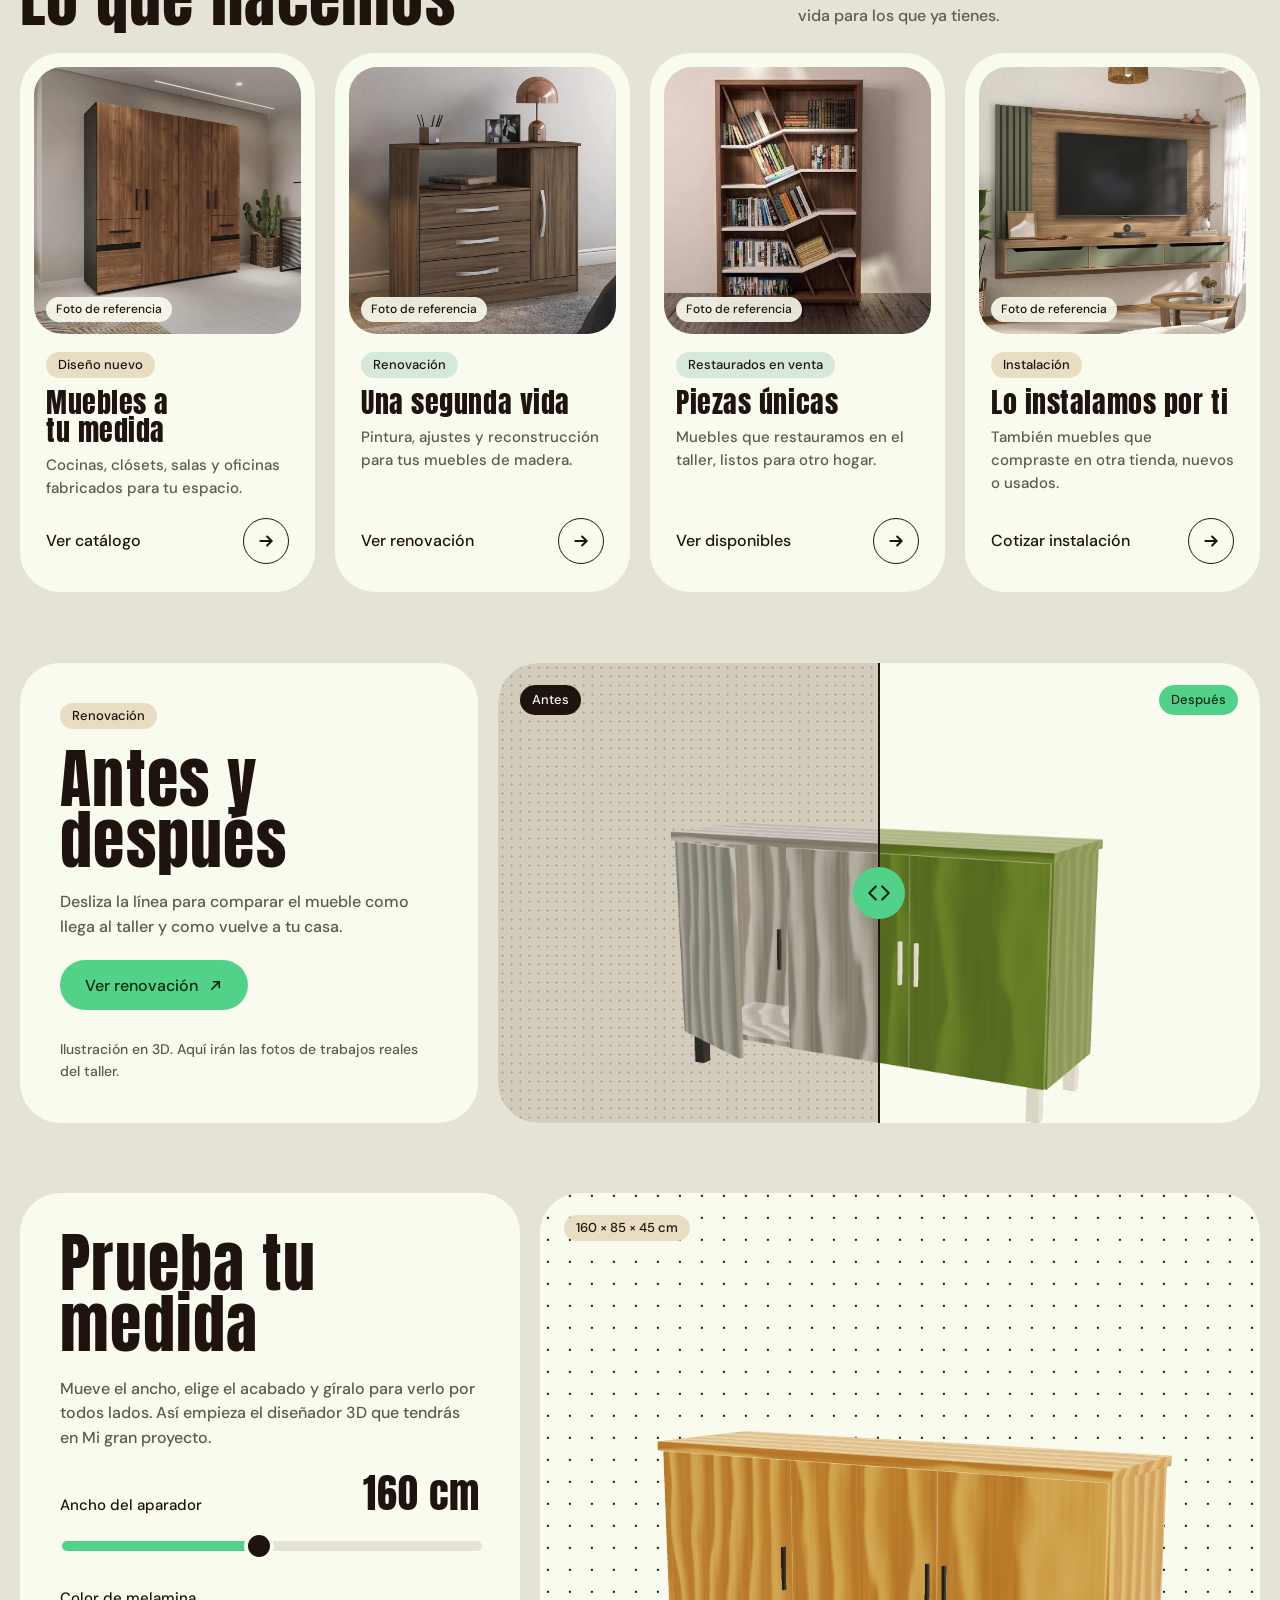
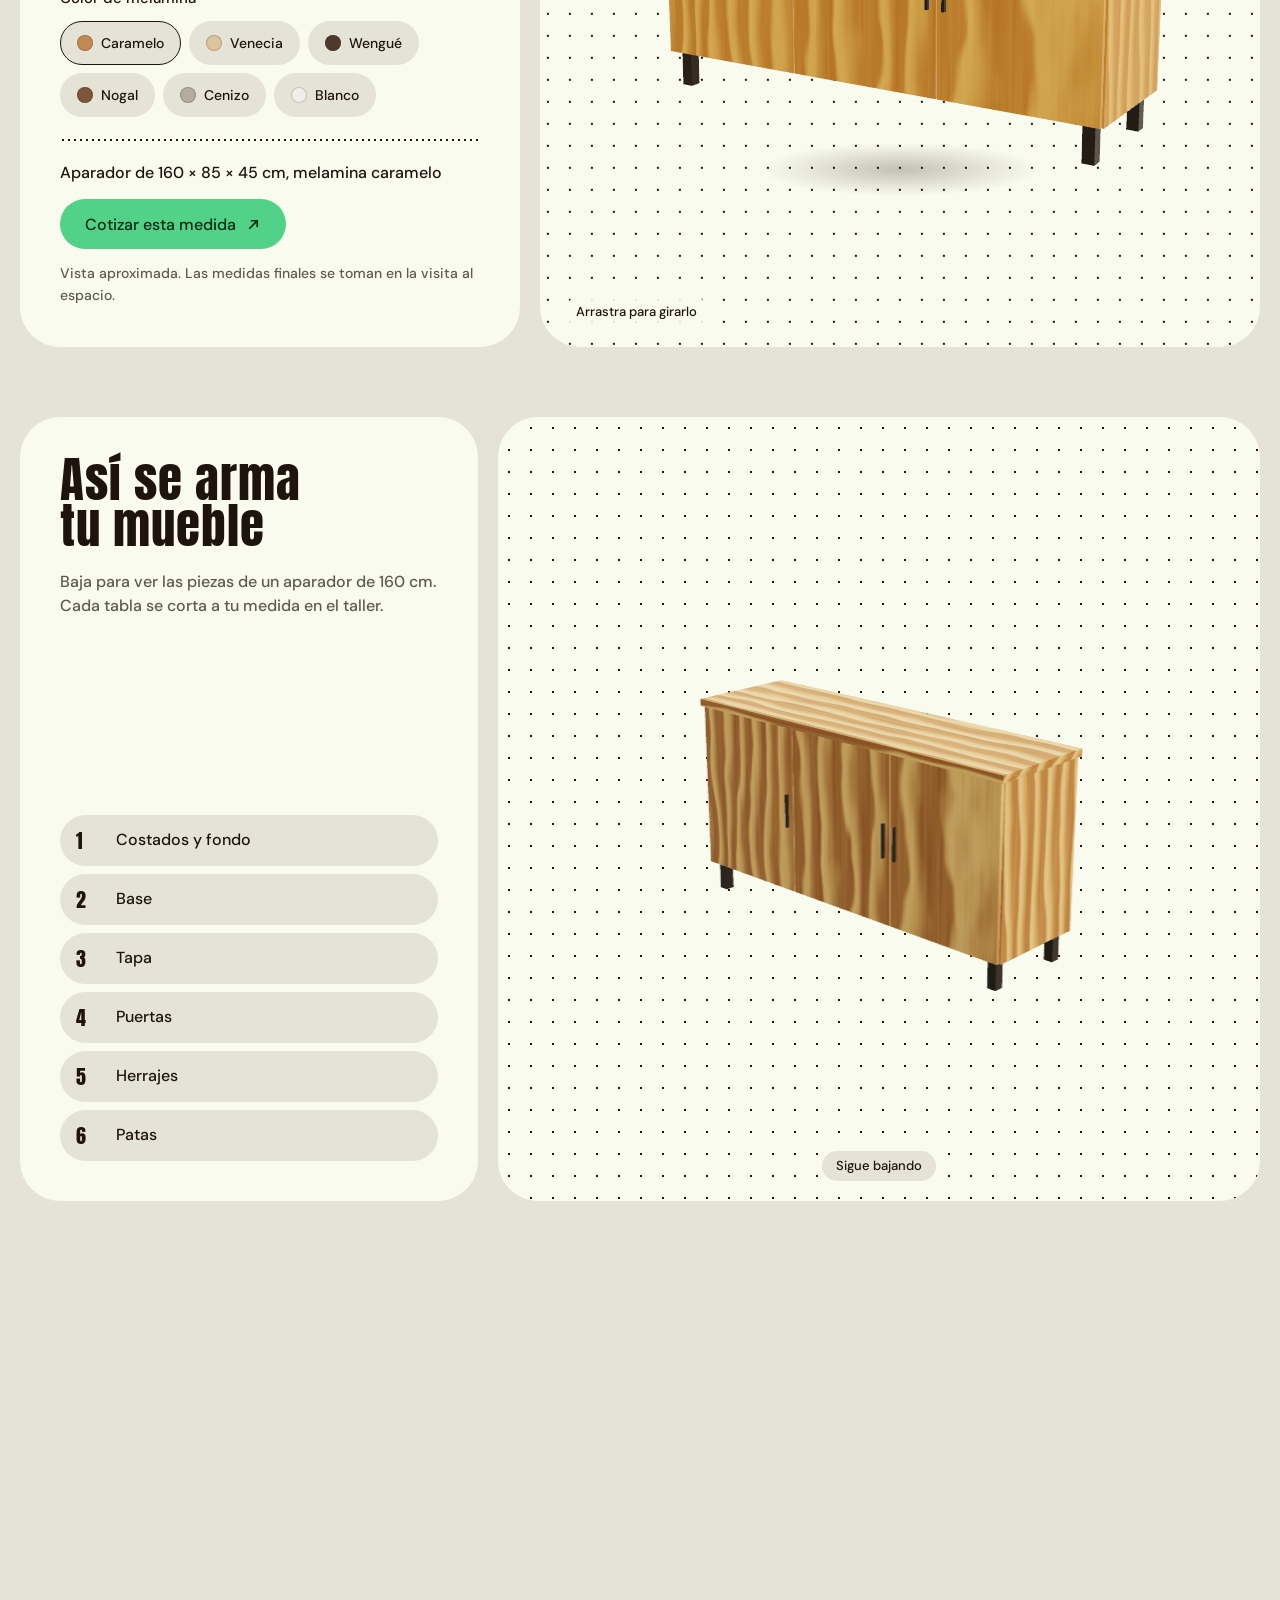
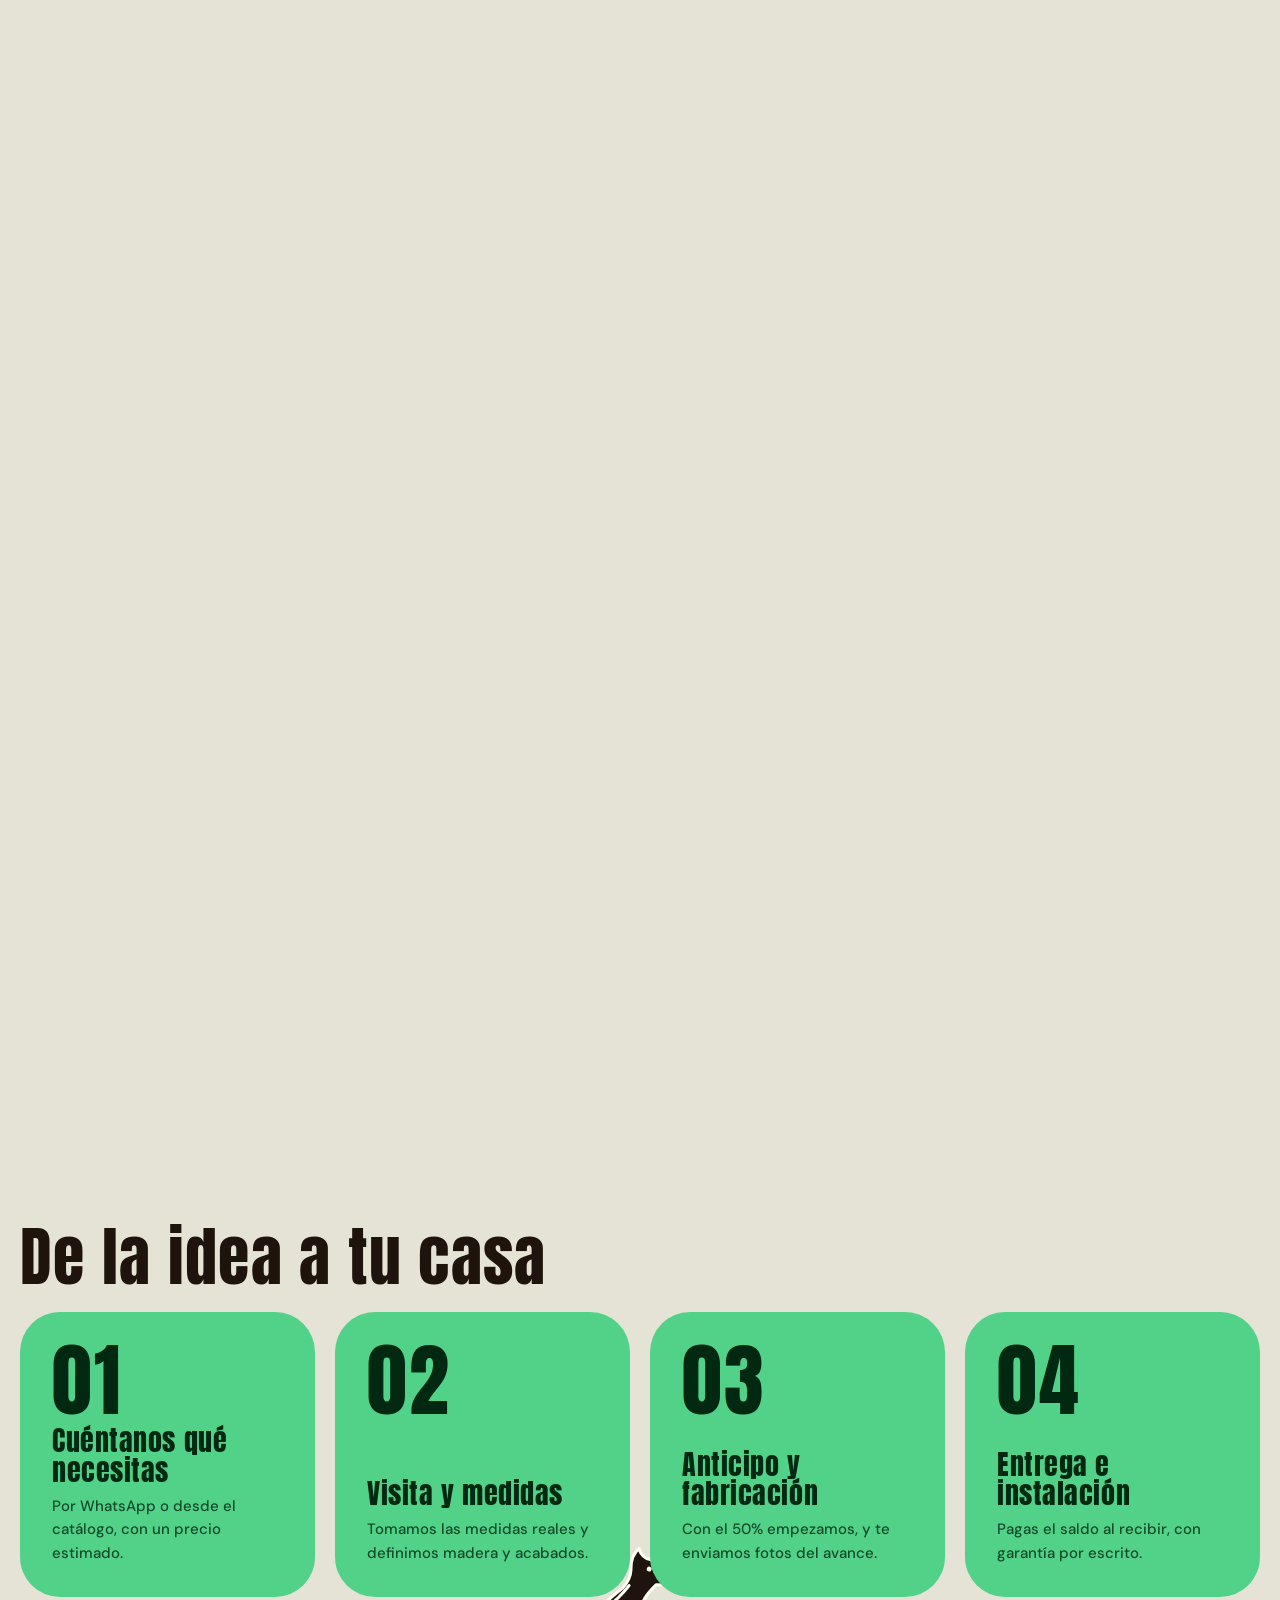
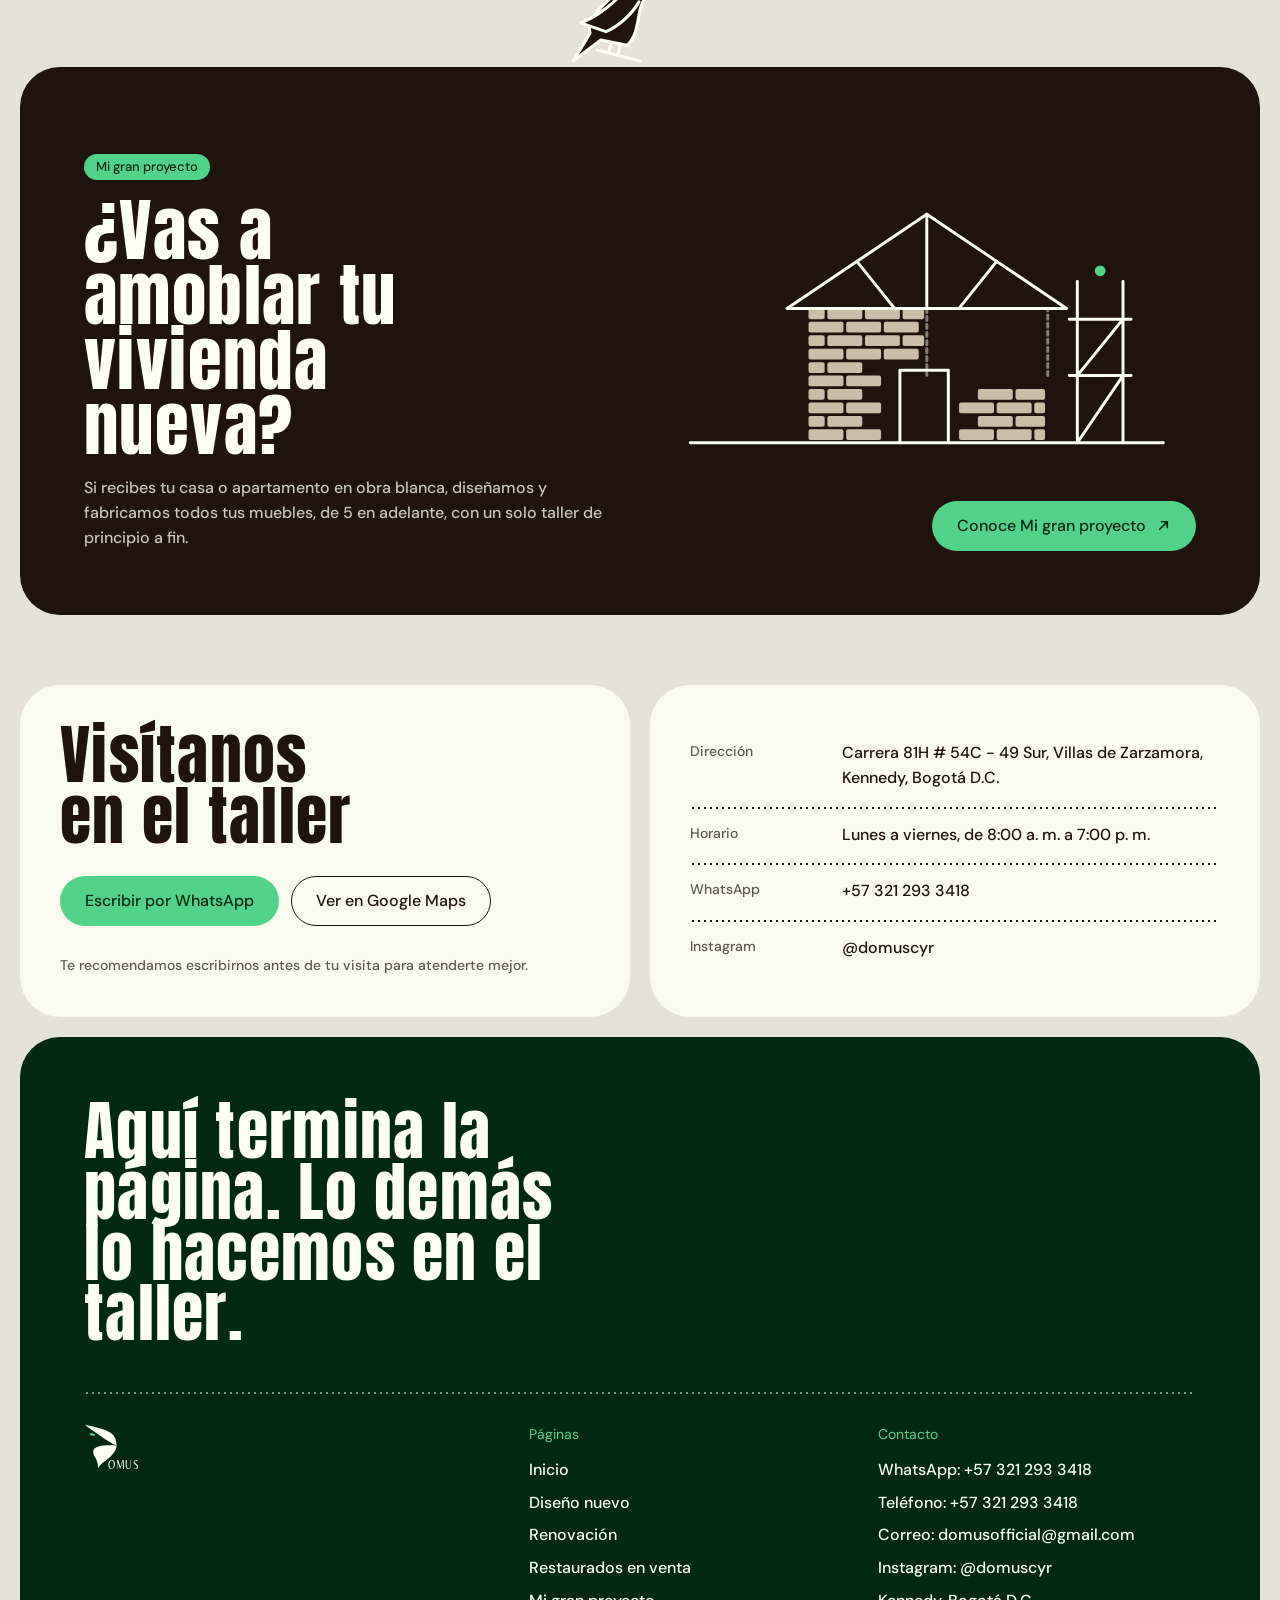
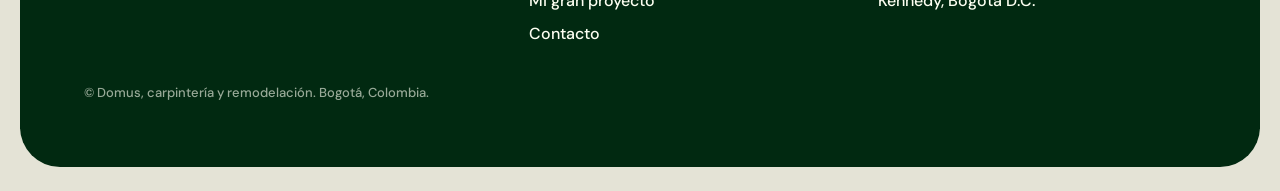
==== commit f604602e: "Ubicación del taller con coordenadas exactas en los enlaces y el mapa Co-Authored-By: Claude Opus 5." ====
--- a/index.html
+++ b/index.html
@@ -213,7 +213,7 @@
 <h2 class="titulo">Visítanos en el taller</h2>
 <div class="acciones">
 <a class="boton boton-principal" data-wa="Hola, quiero más información sobre Domus." href="contacto.html">Escribir por WhatsApp</a>
-<a class="boton boton-borde" data-config-href="mapa" href="https://www.google.com/maps/search/?api=1&amp;query=Carrera%2081H%2054C-49%20Sur%2C%20Bogot%C3%A1%2C%20Colombia" target="_blank" rel="noopener">Ver en Google Maps</a>
+<a class="boton boton-borde" data-config-href="mapa" href="https://www.google.com/maps/search/?api=1&amp;query=4.619167%2C-74.178889" target="_blank" rel="noopener">Ver en Google Maps</a>
 </div>
 <p class="nota">Te recomendamos escribirnos antes de tu visita para atenderte mejor.</p>
 </div>
